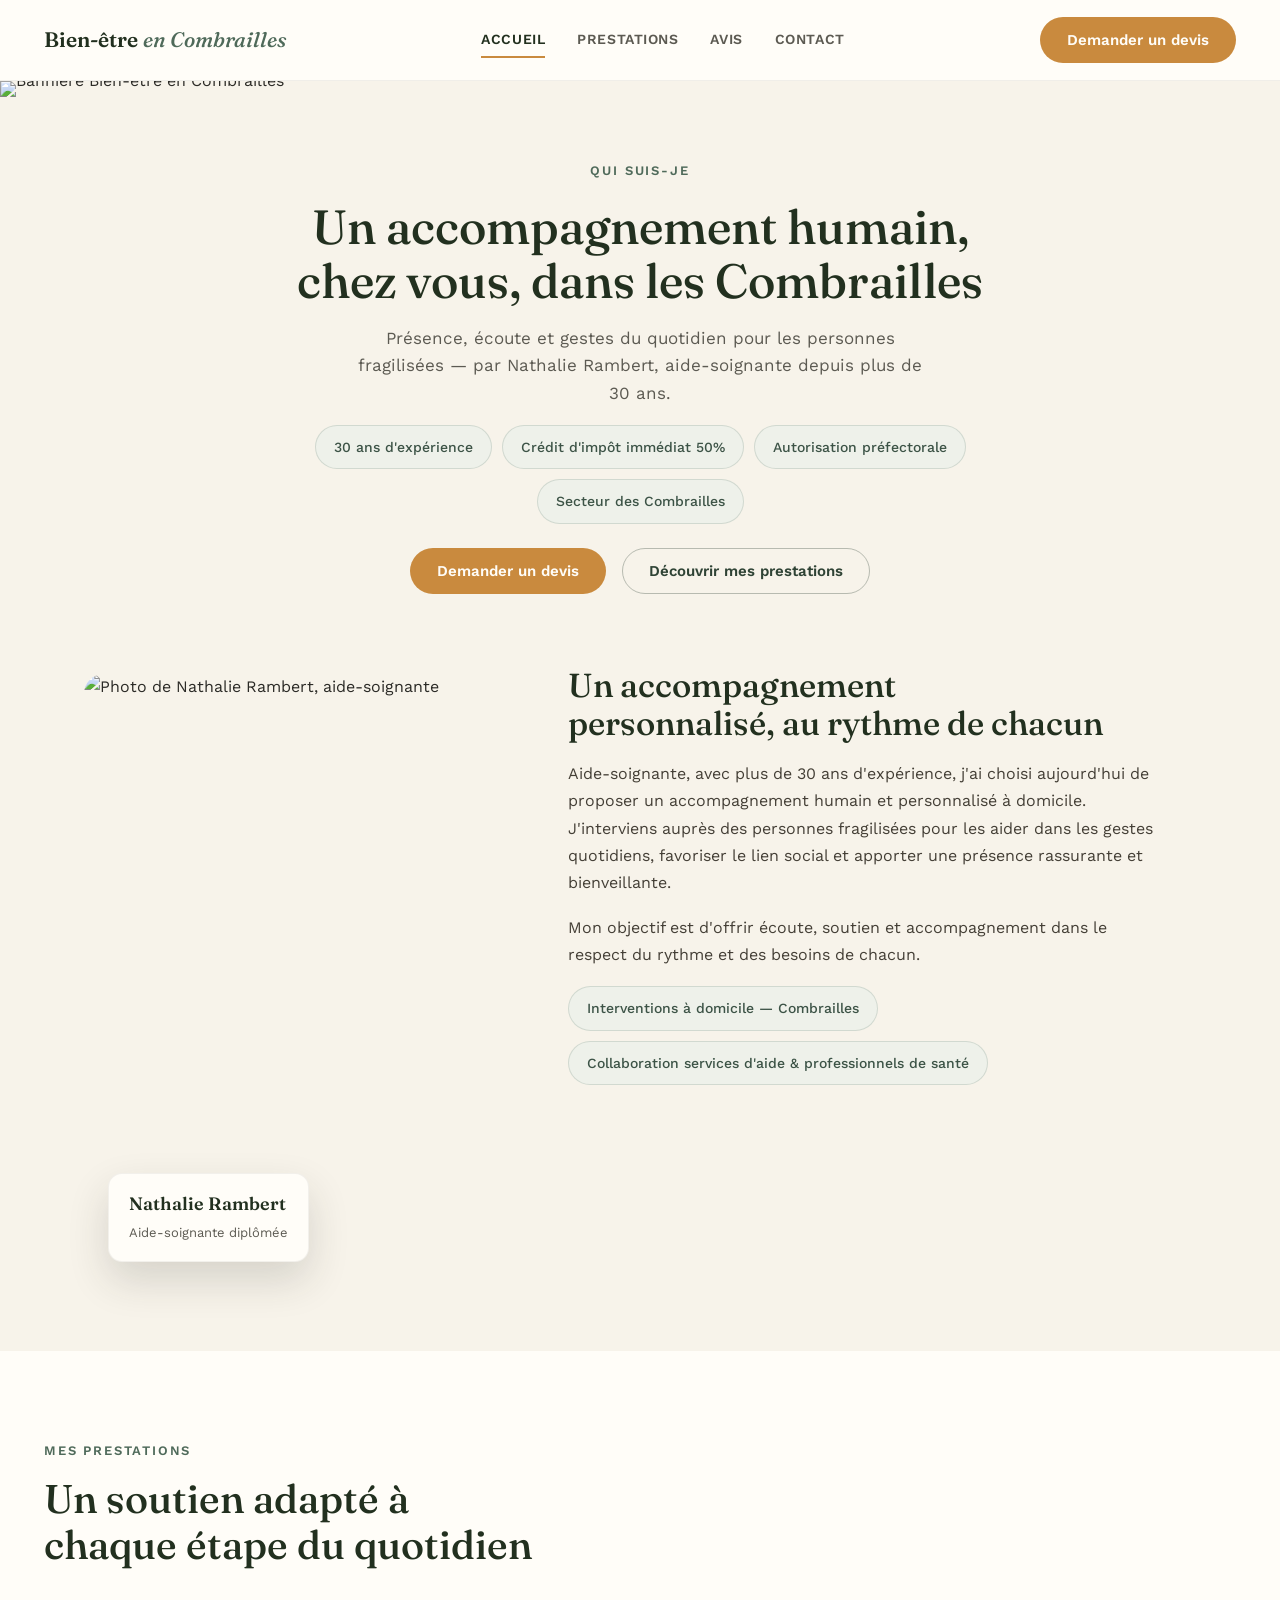
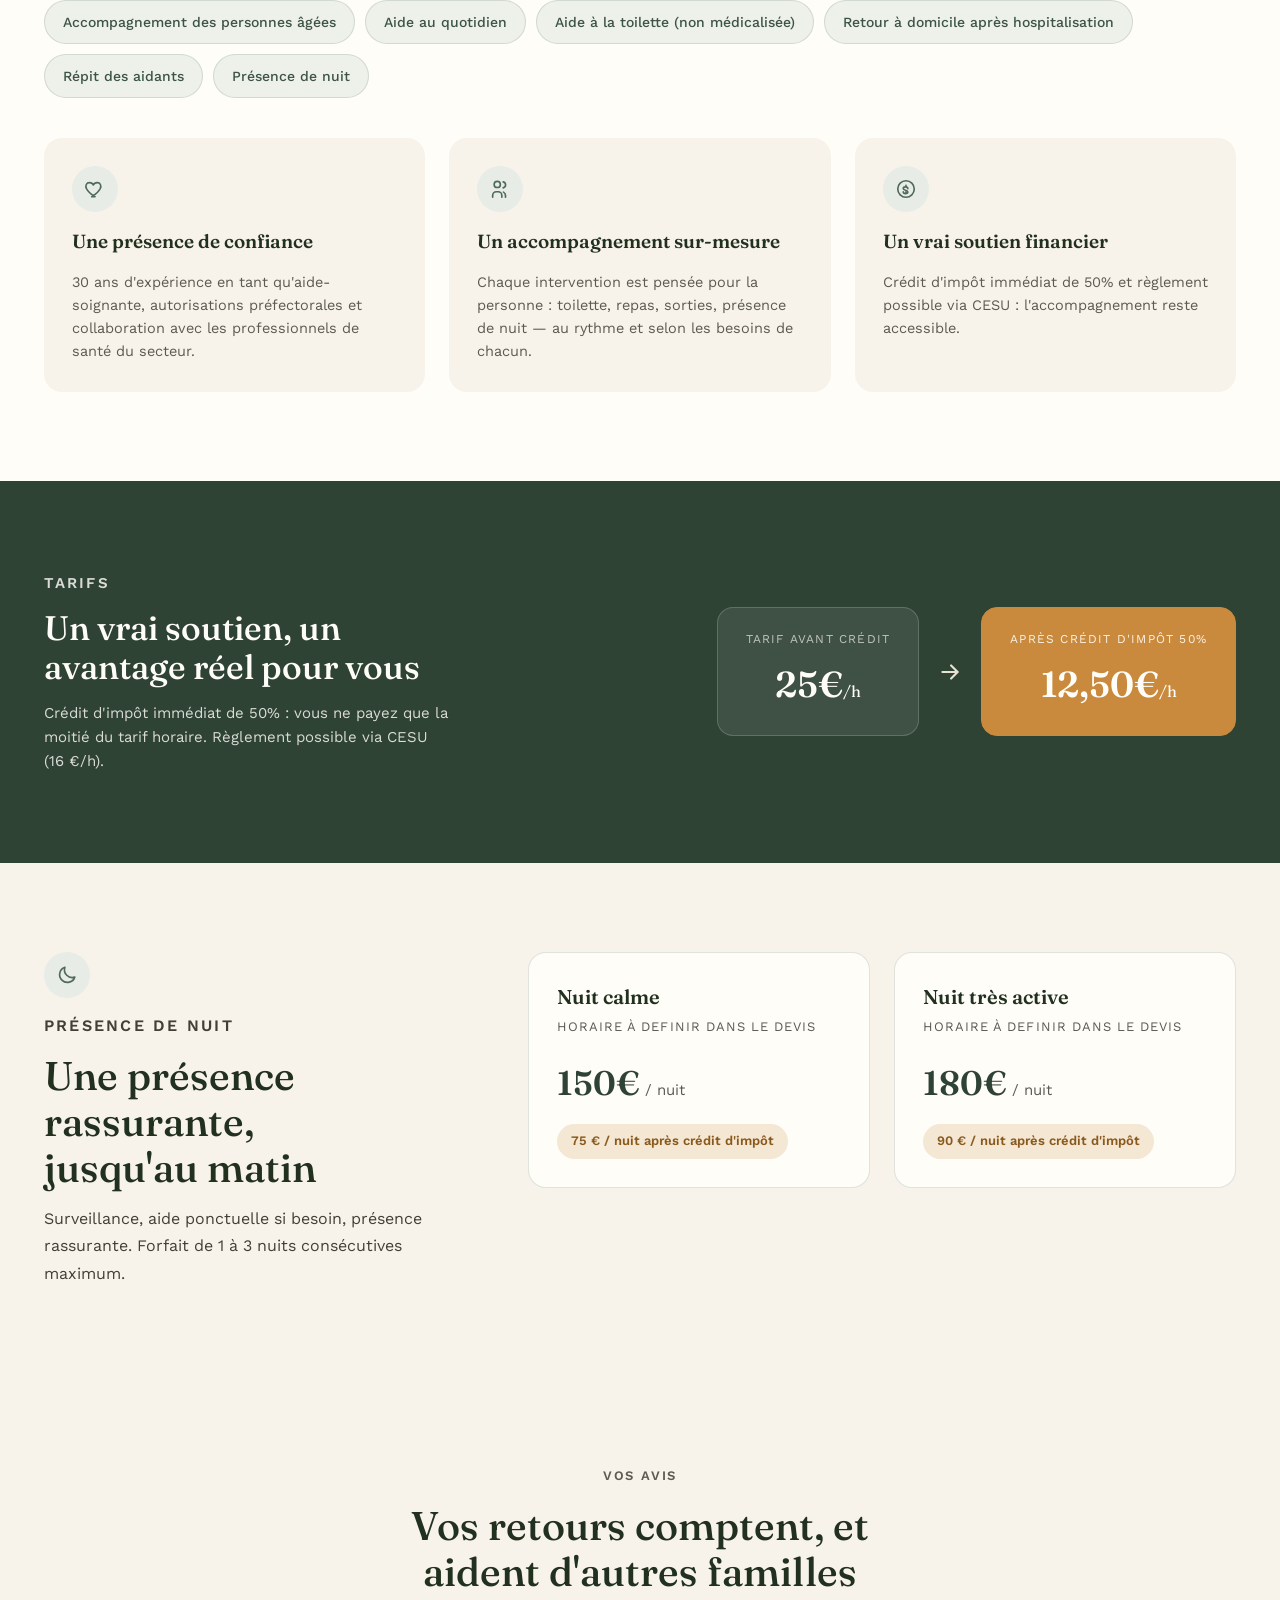
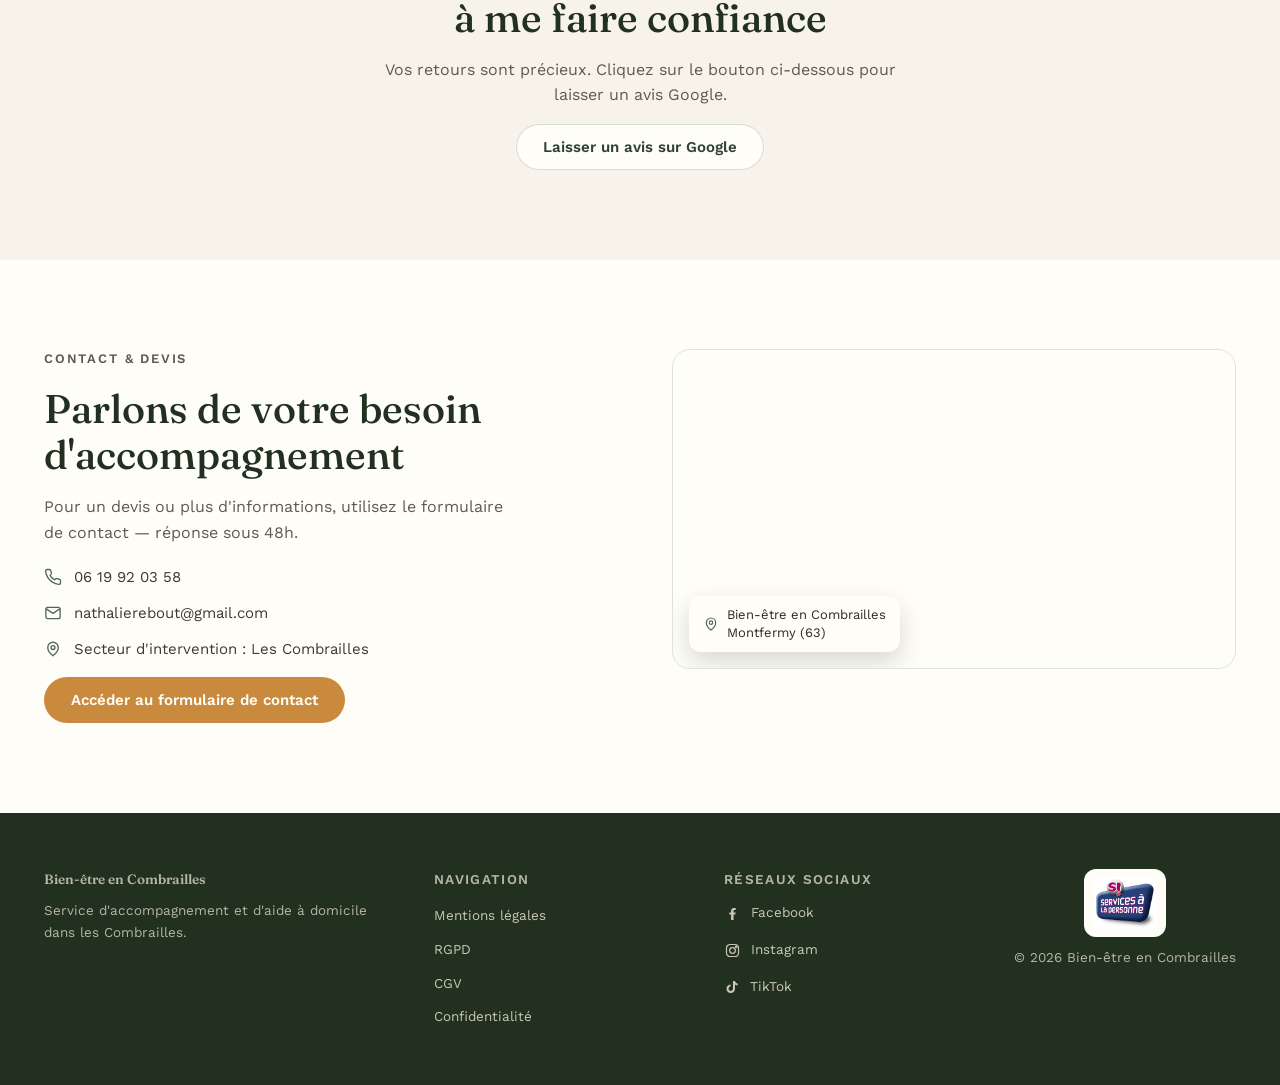
==== index.html @ 5985f03f "Mise à jour des liens dans le pied de page et amélioration du référencement SEO" ====
<!doctype html>
<html lang="fr">
  <head>
    <meta charset="UTF-8" />
    <meta name="viewport" content="width=device-width, initial-scale=1.0" />
    <title>
      Bien-être en Combrailles | Aide à domicile et présence de nuit à
      Montfermy (63)
    </title>
    <meta
      name="description"
      content="Aide à domicile et accompagnement bienveillant dans les Combrailles, par Nathalie Rambert, aide-soignante depuis plus de 30 ans."
    />
    <meta name="author" content="Nathalie Rambert" />
    <meta
      name="robots"
      content="index, follow, max-image-preview:large"
    />
    <link rel="canonical" href="https://bienetreencombrailles.fr/" />
    <meta name="theme-color" content="#ffffff" />

    <!-- Référencement local -->
    <meta name="geo.region" content="FR-63" />
    <meta name="geo.placename" content="Montfermy, Combrailles" />

    <!-- Open Graph (Facebook, WhatsApp, LinkedIn…) -->
    <meta property="og:type" content="website" />
    <meta property="og:locale" content="fr_FR" />
    <meta property="og:site_name" content="Bien-être en Combrailles" />
    <meta property="og:url" content="https://bienetreencombrailles.fr/" />
    <meta property="og:title" content="Bien-être en Combrailles" />
    <meta
      property="og:description"
      content="Aide à domicile et accompagnement bienveillant dans les Combrailles."
    />
    <meta
      property="og:image"
      content="https://bienetreencombrailles.fr/images/photo-de-Nathalie-Rambert.png"
    />
    <meta
      property="og:image:alt"
      content="Nathalie Rambert, aide-soignante — Bien-être en Combrailles"
    />

    <!-- Twitter / X -->
    <meta name="twitter:card" content="summary_large_image" />
    <meta name="twitter:title" content="Bien-être en Combrailles" />
    <meta
      name="twitter:description"
      content="Aide à domicile et accompagnement bienveillant dans les Combrailles."
    />
    <meta
      name="twitter:image"
      content="https://bienetreencombrailles.fr/images/photo-de-Nathalie-Rambert.png"
    />

    <!-- Données structurées (Google) -->
    <script type="application/ld+json">
      {
        "@context": "https://schema.org",
        "@type": "LocalBusiness",
        "name": "Bien-être en Combrailles",
        "description": "Aide à domicile, accompagnement bienveillant et présence de nuit dans les Combrailles.",
        "url": "https://bienetreencombrailles.fr/",
        "image": "https://bienetreencombrailles.fr/images/photo-de-Nathalie-Rambert.png",
        "telephone": "+33619920358",
        "email": "nathalierebout@gmail.com",
        "founder": { "@type": "Person", "name": "Nathalie Rambert" },
        "address": {
          "@type": "PostalAddress",
          "addressLocality": "Montfermy",
          "addressRegion": "Auvergne-Rhône-Alpes",
          "postalCode": "63230",
          "addressCountry": "FR"
        },
        "areaServed": "Combrailles",
        "priceRange": "€€",
        "sameAs": [
          "https://www.facebook.com/profile.php?id=100078286507994",
          "https://instagram.com/combrailleshypno63",
          "https://www.tiktok.com/@bienetrehypnose.c"
        ]
      }
    </script>

    <link rel="preconnect" href="https://fonts.googleapis.com" />
    <link rel="preconnect" href="https://fonts.gstatic.com" crossorigin />
    <link
      rel="stylesheet"
      href="https://fonts.googleapis.com/css2?family=Fraunces:ital,opsz,wght@0,9..144,400;0,9..144,500;0,9..144,600;1,9..144,500&family=Work+Sans:wght@400;500;600;700&display=swap"
    />
    <link rel="stylesheet" href="styles.css" />
  </head>
  <body>
    <!-- ============ EN-TÊTE ============ -->
    <header class="site-header">
      <div class="container header-inner">
        <a class="brand" href="#accueil"> Bien-être <em>en Combrailles</em> </a>

        <button
          id="nav-toggle"
          class="nav-toggle"
          aria-expanded="false"
          aria-controls="navbar"
          aria-label="Ouvrir le menu"
        >
          <span class="hamburger"></span>
        </button>

        <nav id="navbar" class="nav-links" aria-label="Navigation principale">
          <a href="#accueil" class="is-active">Accueil</a>
          <a href="#prestation">Prestations</a>
          <a href="#avis">Avis</a>
          <a href="#contact">Contact</a>
        </nav>

        <a class="btn btn-primary header-cta" href="FORM.html"
          >Demander un devis</a
        >
      </div>
    </header>

    <main>
      <!-- ============ BANDEAU PHOTO ============ -->
      <div class="hero">
        <img
          src="../images/baniere.jpg"
          alt="Bannière Bien-être en Combrailles"
        />
      </div>

      <!-- ============ QUI SUIS-JE ============ -->
      <section id="accueil" class="container about">
        <div class="about-intro">
          <p class="eyebrow">Qui suis-je</p>
          <h1>Un accompagnement humain, chez vous, dans les Combrailles</h1>
          <p class="lead">
            Présence, écoute et gestes du quotidien pour les personnes
            fragilisées — par Nathalie Rambert, aide-soignante depuis plus de 30
            ans.
          </p>

          <ul class="tag-list">
            <li class="tag">30 ans d'expérience</li>
            <li class="tag">Crédit d'impôt immédiat 50%</li>
            <li class="tag">Autorisation préfectorale</li>
            <li class="tag">Secteur des Combrailles</li>
          </ul>

          <div class="about-actions">
            <a class="btn btn-primary" href="FORM.html">Demander un devis</a>
            <a class="btn btn-ghost" href="#prestation"
              >Découvrir mes prestations</a
            >
          </div>
        </div>

        <div class="about-body">
          <figure class="about-photo">
            <img
              src="../images/photo-de-Nathalie-Rambert.png"
              alt="Photo de Nathalie Rambert, aide-soignante"
            />
            <figcaption class="nametag">
              <strong>Nathalie Rambert</strong>
              <span>Aide-soignante diplômée</span>
            </figcaption>
          </figure>

          <div class="about-text">
            <h2>Un accompagnement personnalisé, au rythme de chacun</h2>
            <p>
              Aide-soignante, avec plus de 30 ans d'expérience, j'ai choisi
              aujourd'hui de proposer un accompagnement humain et personnalisé à
              domicile. J'interviens auprès des personnes fragilisées pour les
              aider dans les gestes quotidiens, favoriser le lien social et
              apporter une présence rassurante et bienveillante.
            </p>
            <p>
              Mon objectif est d'offrir écoute, soutien et accompagnement dans
              le respect du rythme et des besoins de chacun.
            </p>
            <ul class="tag-list">
              <li class="tag">Interventions à domicile — Combrailles</li>
              <li class="tag">
                Collaboration services d'aide &amp; professionnels de santé
              </li>
            </ul>
          </div>
        </div>
      </section>

      <!-- ============ PRESTATIONS ============ -->
      <section id="prestation" class="section section-light">
        <div class="container stack-32">
          <div class="section-head">
            <p class="eyebrow">Mes prestations</p>
            <h2>Un soutien adapté à chaque étape du quotidien</h2>
          </div>

          <ul class="tag-list">
            <li class="tag">Accompagnement des personnes âgées</li>
            <li class="tag">Aide au quotidien</li>
            <li class="tag">Aide à la toilette (non médicalisée)</li>
            <li class="tag">Retour à domicile après hospitalisation</li>
            <li class="tag">Répit des aidants</li>
            <li class="tag">Présence de nuit</li>
          </ul>

          <div class="cards">
            <article class="card">
              <span class="icon-circle" aria-hidden="true">
                <svg
                  width="22"
                  height="22"
                  viewBox="0 0 24 24"
                  fill="none"
                  stroke="#4f6a5a"
                  stroke-width="1.8"
                  stroke-linecap="round"
                  stroke-linejoin="round"
                >
                  <path
                    d="M12 20.5s-7-4.6-9.3-9C1.2 8.4 2.6 5 6 5c2.1 0 3.7 1.5 4.2 2.6.5-1.1 2.1-2.6 4.2-2.6 3.4 0 4.8 3.4 3.3 6.5-2.3 4.4-9.3 9-9.3 9z"
                  />
                </svg>
              </span>
              <h3>Une présence de confiance</h3>
              <p>
                30 ans d'expérience en tant qu'aide-soignante, autorisations
                préfectorales et collaboration avec les professionnels de santé
                du secteur.
              </p>
            </article>

            <article class="card">
              <span class="icon-circle" aria-hidden="true">
                <svg
                  width="22"
                  height="22"
                  viewBox="0 0 24 24"
                  fill="none"
                  stroke="#4f6a5a"
                  stroke-width="1.8"
                  stroke-linecap="round"
                  stroke-linejoin="round"
                >
                  <path d="M4 21v-2a4 4 0 0 1 4-4h2a4 4 0 0 1 4 4v2" />
                  <circle cx="9" cy="7" r="3.4" />
                  <path d="M15.5 4.2a3.4 3.4 0 0 1 0 6.6" />
                  <path d="M18 21v-2a4 4 0 0 0-2.2-3.6" />
                </svg>
              </span>
              <h3>Un accompagnement sur-mesure</h3>
              <p>
                Chaque intervention est pensée pour la personne : toilette,
                repas, sorties, présence de nuit — au rythme et selon les
                besoins de chacun.
              </p>
            </article>

            <article class="card">
              <span class="icon-circle" aria-hidden="true">
                <svg
                  width="22"
                  height="22"
                  viewBox="0 0 24 24"
                  fill="none"
                  stroke="#4f6a5a"
                  stroke-width="1.8"
                  stroke-linecap="round"
                  stroke-linejoin="round"
                >
                  <circle cx="12" cy="12" r="9" />
                  <path
                    d="M9 15c0 1.1 1.1 2 2.5 2s2.5-.7 2.5-1.7c0-1.1-1-1.5-2.5-1.9-1.5-.4-2.5-.9-2.5-1.9C9 10.5 10 9.7 11.5 9.7s2.5.9 2.5 2"
                  />
                  <path d="M12 8v1M12 15v1" />
                </svg>
              </span>
              <h3>Un vrai soutien financier</h3>
              <p>
                Crédit d'impôt immédiat de 50% et règlement possible via CESU :
                l'accompagnement reste accessible.
              </p>
            </article>
          </div>
        </div>
      </section>

      <!-- ============ TARIFS ============ -->
      <section id="tarifs" class="section section-dark">
        <div class="container pricing">
          <div class="pricing-copy">
            <p class="eyebrow eyebrow-light">Tarifs</p>
            <h2>Un vrai soutien, un avantage réel pour vous</h2>
            <p>
              Crédit d'impôt immédiat de 50% : vous ne payez que la moitié du
              tarif horaire. Règlement possible via CESU (16&nbsp;€/h).
            </p>
          </div>

          <div class="pricing-figures">
            <div class="price-box">
              <div class="price-label">Tarif avant crédit</div>
              <div class="price-amount">25€<span>/h</span></div>
            </div>

            <svg
              class="price-arrow"
              width="26"
              height="26"
              viewBox="0 0 24 24"
              fill="none"
              stroke="currentColor"
              stroke-width="2"
              stroke-linecap="round"
              aria-hidden="true"
            >
              <path d="M5 12h14M13 6l6 6-6 6" />
            </svg>

            <div class="price-box is-final">
              <div class="price-label">Après crédit d'impôt 50%</div>
              <div class="price-amount">12,50€<span>/h</span></div>
            </div>
          </div>
        </div>
      </section>

      <!-- ============ PRÉSENCE DE NUIT ============ -->
      <section id="presence-nuit" class="section">
        <div class="container night">
          <div class="night-intro">
            <span class="icon-circle" aria-hidden="true">
              <svg
                width="22"
                height="22"
                viewBox="0 0 24 24"
                fill="none"
                stroke="#4f6a5a"
                stroke-width="1.8"
                stroke-linecap="round"
                stroke-linejoin="round"
              >
                <path
                  d="M20.5 14.3A8.5 8.5 0 0 1 9.7 3.5a8.5 8.5 0 1 0 10.8 10.8z"
                />
              </svg>
            </span>
            <p class="eyebrow">Présence de nuit</p>
            <h2>Une présence rassurante, jusqu'au matin</h2>
            <p>
              Surveillance, aide ponctuelle si besoin, présence rassurante.
              Forfait de 1 à 3 nuits consécutives maximum.
            </p>
          </div>

          <div class="night-cards">
            <article class="night-card">
              <h3>Nuit calme</h3>
              <div class="night-hours">Horaire à definir dans le devis</div>
              <div class="night-price">150€<span> / nuit</span></div>
              <div class="credit-badge">75 € / nuit après crédit d'impôt</div>
            </article>

            <article class="night-card">
              <h3>Nuit très active</h3>
              <div class="night-hours">Horaire à definir dans le devis</div>
              <div class="night-price">180€<span> / nuit</span></div>
              <div class="credit-badge">90 € / nuit après crédit d'impôt</div>
            </article>
          </div>
        </div>
      </section>

      <!-- ============ AVIS ============ -->
      <section id="avis" class="section">
        <div class="container reviews">
          <p class="eyebrow">Vos avis</p>
          <h2>
            Vos retours comptent, et aident d'autres familles à me faire
            confiance
          </h2>
          <p>
            Vos retours sont précieux. Cliquez sur le bouton ci-dessous pour
            laisser un avis Google.
          </p>
          <!-- Remplacer le href="#" par le lien réel de la fiche Google (avis) -->
          <a
            class="btn btn-light"
            href="https://g.page/r/CR2rYi2ItO8wECE/review"
            target="_blank"
            rel="noopener noreferrer"
            aria-label="Laisser un avis sur Google"
            >Laisser un avis sur Google</a
          >
        </div>
      </section>

      <!-- ============ CONTACT & CARTE ============ -->
      <section id="contact" class="section section-light">
        <div class="container contact-grid">
          <div class="contact-copy">
            <p class="eyebrow">Contact &amp; devis</p>
            <h2>Parlons de votre besoin d'accompagnement</h2>
            <p>
              Pour un devis ou plus d'informations, utilisez le formulaire de
              contact — réponse sous 48h.
            </p>

            <ul class="contact-list">
              <li>
                <svg
                  width="18"
                  height="18"
                  viewBox="0 0 24 24"
                  fill="none"
                  stroke="#4f6a5a"
                  stroke-width="1.8"
                  stroke-linecap="round"
                  stroke-linejoin="round"
                  aria-hidden="true"
                >
                  <path
                    d="M22 16.9v3a2 2 0 0 1-2.2 2 19.8 19.8 0 0 1-8.6-3.1 19.5 19.5 0 0 1-6-6A19.8 19.8 0 0 1 2.1 4.2 2 2 0 0 1 4.1 2h3a2 2 0 0 1 2 1.7c.1.9.4 1.8.7 2.7a2 2 0 0 1-.5 2.1L8.1 9.8a16 16 0 0 0 6 6l1.3-1.2a2 2 0 0 1 2.1-.5c.9.3 1.8.6 2.7.7a2 2 0 0 1 1.8 2.1z"
                  />
                </svg>
                <a href="tel:+33619920358">06 19 92 03 58</a>
              </li>
              <li>
                <svg
                  width="18"
                  height="18"
                  viewBox="0 0 24 24"
                  fill="none"
                  stroke="#4f6a5a"
                  stroke-width="1.8"
                  stroke-linecap="round"
                  stroke-linejoin="round"
                  aria-hidden="true"
                >
                  <rect x="2.5" y="4.5" width="19" height="15" rx="2.5" />
                  <path d="m3 6.5 9 6 9-6" />
                </svg>
                <a href="mailto:nathalierebout@gmail.com"
                  >nathalierebout@gmail.com</a
                >
              </li>
              <li>
                <svg
                  width="18"
                  height="18"
                  viewBox="0 0 24 24"
                  fill="none"
                  stroke="#4f6a5a"
                  stroke-width="1.8"
                  stroke-linecap="round"
                  stroke-linejoin="round"
                  aria-hidden="true"
                >
                  <path
                    d="M12 21s-7-5.3-7-11a7 7 0 0 1 14 0c0 5.7-7 11-7 11z"
                  />
                  <circle cx="12" cy="10" r="2.6" />
                </svg>
                <span>Secteur d'intervention : Les Combrailles</span>
              </li>
            </ul>

            <a
              class="btn btn-primary"
              href="FORM.html"
              style="align-self: flex-start"
              >Accéder au formulaire de contact</a
            >
          </div>

          <div class="map-container">
            <iframe
              src="https://www.google.com/maps?q=Montfermy+63&output=embed"
              loading="lazy"
              referrerpolicy="no-referrer-when-downgrade"
              title="Carte - Montfermy (63)"
            ></iframe>
            <div class="map-overlay">
              <svg
                width="16"
                height="16"
                viewBox="0 0 24 24"
                fill="none"
                stroke="#4f6a5a"
                stroke-width="1.8"
                aria-hidden="true"
              >
                <path d="M12 21s-7-5.3-7-11a7 7 0 0 1 14 0c0 5.7-7 11-7 11z" />
                <circle cx="12" cy="10" r="2.6" />
              </svg>
              <span>Bien-être en Combrailles<br />Montfermy (63)</span>
            </div>
          </div>
        </div>
      </section>
    </main>

    <!-- ============ PIED DE PAGE ============ -->
    <footer class="site-footer">
      <div class="container footer-inner">
        <div>
          <p class="footer-title">Bien-être en Combrailles</p>
          <p>
            Service d'accompagnement et d'aide à domicile dans les Combrailles.
          </p>
        </div>

        <nav aria-label="Informations légales">
          <p class="footer-heading">Navigation</p>
          <ul class="footer-list">
            <li><a href="mentions-legales.html">Mentions légales</a></li>
            <li><a href="rgpd.html">RGPD</a></li>
            <li><a href="cgv.html">CGV</a></li>
            <li><a href="confidentialite.html">Confidentialité</a></li>
          </ul>
        </nav>

        <div>
          <p class="footer-heading">Réseaux sociaux</p>
          <ul class="social-links">
            <li>
              <a
                href="https://www.facebook.com/profile.php?id=100078286507994"
                target="_blank"
                rel="noopener noreferrer"
                aria-label="Facebook"
              >
                <svg
                  width="17"
                  height="17"
                  viewBox="0 0 24 24"
                  fill="currentColor"
                  aria-hidden="true"
                >
                  <path
                    d="M13.5 21v-7.5H16l.4-3H13.5V8.4c0-.87.24-1.46 1.5-1.46H16.5V4.35C16.2 4.31 15.2 4.2 14 4.2c-2.4 0-4 1.46-4 4.15V10.5H7.5v3H10V21h3.5z"
                  />
                </svg>
                Facebook
              </a>
            </li>
            <li>
              <a
                href="https://instagram.com/combrailleshypno63?igshid=NTc4MTIwNjQ2YQ=="
                target="_blank"
                rel="noopener noreferrer"
                aria-label="Instagram"
              >
                <svg
                  width="17"
                  height="17"
                  viewBox="0 0 24 24"
                  fill="none"
                  stroke="currentColor"
                  stroke-width="1.7"
                  aria-hidden="true"
                >
                  <rect x="3.5" y="3.5" width="17" height="17" rx="5" />
                  <circle cx="12" cy="12" r="4" />
                  <circle cx="17.2" cy="6.8" r="1" />
                </svg>
                Instagram
              </a>
            </li>
            <li>
              <a
                href="https://www.tiktok.com/@bienetrehypnose.c?_r=1&_t=ZN-98CFfZgF0R5"
                target="_blank"
                rel="noopener noreferrer"
                aria-label="TikTok"
              >
                <svg
                  width="16"
                  height="16"
                  viewBox="0 0 24 24"
                  fill="currentColor"
                  aria-hidden="true"
                >
                  <path
                    d="M16.5 3c.4 2.1 1.8 3.6 4 3.9v3c-1.5-.1-2.8-.6-4-1.5v6.2c0 3.5-2.8 6.4-6.4 6.4S3.7 18.1 3.7 14.6c0-3.4 2.6-6.2 6-6.4v3.1c-1.6.2-2.9 1.6-2.9 3.3 0 1.8 1.5 3.3 3.3 3.3s3.3-1.5 3.3-3.3V3h3.1z"
                  />
                </svg>
                TikTok
              </a>
            </li>
          </ul>
        </div>

        <div class="footer-right">
          <img
            src="../images/logo sap.jpg"
            alt="Agrément Service à la personne"
            class="logo-service-AP"
          />
          <p class="footer-copy">
            &copy; <span id="year"></span> Bien-être en Combrailles
          </p>
        </div>
      </div>
    </footer>

    <script src="script.js" defer></script>
  </body>
</html>
---- styles.css ----
/* =========================================================
   Bien-être en Combrailles — refonte
   Palette sauge / crème / miel · Fraunces + Work Sans
   ========================================================= */

:root {
  --creme: #f7f3ea;
  --card: #fffdf8;
  --sauge: #4f6a5a;
  --sauge-dark: #2f4335;
  --ink-dark: #22301f;
  --ink: #2b2a26;
  --body-text: #443f36;
  --muted: #5c5a52;
  --gold: #c98a3e;
  --gold-soft: #f4e7d4;
  --gold-ink: #8a5a1d;
  --tag-bg: #eef1ea;
  --tag-border: rgba(79, 106, 90, 0.18);
  --hairline: rgba(43, 42, 38, 0.07);

  --serif: "Fraunces", Georgia, "Times New Roman", serif;
  --sans:
    "Work Sans", -apple-system, BlinkMacSystemFont, "Segoe UI", sans-serif;

  --gutter: 24px;
  --maxw: 1240px;
}

* {
  box-sizing: border-box;
}

html {
  scroll-behavior: smooth;
  scroll-padding-top: 88px;
}

body {
  margin: 0;
  background: var(--creme);
  color: var(--ink);
  font-family: var(--sans);
  font-size: 16px;
  line-height: 1.6;
  -webkit-font-smoothing: antialiased;
}

img {
  max-width: 100%;
}

a {
  color: inherit;
}

.container {
  width: 100%;
  max-width: var(--maxw);
  margin: 0 auto;
  padding-inline: var(--gutter);
}

/* ---------- Typographie ---------- */

.eyebrow {
  font-size: 13px;
  font-weight: 600;
  letter-spacing: 0.14em;
  text-transform: uppercase;
  color: var(--sauge);
  margin: 0;
}

.eyebrow-light {
  color: #e7e2d3;
}

h1,
h2,
h3,
h4 {
  font-family: var(--serif);
  color: var(--ink-dark);
  font-weight: 500;
  margin: 0;
  text-wrap: balance;
}

h2 {
  font-size: clamp(27px, 3.4vw, 40px);
  line-height: 1.15;
}

h3 {
  font-size: 19px;
  font-weight: 600;
}

p {
  margin: 0;
}

/* ---------- Boutons & étiquettes ---------- */

.btn {
  display: inline-flex;
  align-items: center;
  justify-content: center;
  border-radius: 999px;
  padding: 13px 26px;
  font-family: var(--sans);
  font-weight: 600;
  font-size: 15px;
  line-height: 1.2;
  text-decoration: none;
  border: 1.5px solid transparent;
  cursor: pointer;
  transition:
    opacity 0.15s ease,
    background 0.15s ease;
  min-height: 46px;
}

.btn:hover {
  opacity: 0.88;
}

.btn-primary {
  background: var(--gold);
  color: var(--card);
}

.btn-ghost {
  background: transparent;
  color: var(--sauge-dark);
  border-color: rgba(47, 67, 53, 0.32);
}

.btn-light {
  background: var(--card);
  color: var(--sauge-dark);
  border-color: rgba(47, 67, 53, 0.18);
}

.tag {
  display: inline-flex;
  align-items: center;
  border-radius: 999px;
  padding: 10px 18px;
  font-size: 14px;
  font-weight: 500;
  background: var(--tag-bg);
  color: #3c5346;
  border: 1px solid var(--tag-border);
}

.tag-list {
  display: flex;
  flex-wrap: wrap;
  gap: 10px;
  list-style: none;
  margin: 0;
  padding: 0;
}

.icon-circle {
  width: 46px;
  height: 46px;
  border-radius: 50%;
  background: #e7ece6;
  display: flex;
  align-items: center;
  justify-content: center;
  flex: 0 0 auto;
}

/* ---------- En-tête / navigation ---------- */

.site-header {
  position: sticky;
  top: 0;
  z-index: 50;
  background: var(--card);
  border-bottom: 1px solid var(--hairline);
}

.header-inner {
  display: flex;
  align-items: center;
  justify-content: space-between;
  gap: 20px;
  min-height: 80px;
}

.brand {
  font-family: var(--serif);
  font-weight: 600;
  font-size: 21px;
  color: var(--ink-dark);
  text-decoration: none;
  line-height: 1.2;
}

.brand em {
  font-style: italic;
  font-weight: 500;
  color: var(--sauge);
}

.nav-links {
  display: flex;
  gap: 32px;
}

.nav-links a {
  font-size: 14px;
  font-weight: 600;
  letter-spacing: 0.04em;
  text-transform: uppercase;
  color: var(--muted);
  text-decoration: none;
  padding: 6px 0;
  border-bottom: 2px solid transparent;
}

.nav-links a:hover,
.nav-links a.is-active {
  color: var(--ink-dark);
  border-bottom-color: var(--gold);
}

.header-cta {
  display: inline-flex;
}

.nav-toggle {
  display: none;
  width: 46px;
  height: 46px;
  border-radius: 12px;
  border: none;
  background: var(--tag-bg);
  cursor: pointer;
  align-items: center;
  justify-content: center;
  padding: 0;
}

.nav-toggle .hamburger,
.nav-toggle .hamburger::before,
.nav-toggle .hamburger::after {
  display: block;
  width: 20px;
  height: 2px;
  border-radius: 2px;
  background: var(--ink-dark);
  content: "";
}

.nav-toggle .hamburger {
  position: relative;
}

.nav-toggle .hamburger::before {
  position: absolute;
  top: -6px;
}

.nav-toggle .hamburger::after {
  position: absolute;
  top: 6px;
}

/* ---------- Bandeau photo ---------- */

/* La bannière est affichée en entier, jamais recadrée :
   sa hauteur suit son ratio quelle que soit la largeur de l'écran. */
.hero {
  width: 100%;
  background: var(--creme);
  line-height: 0;
}

.hero img {
  display: block;
  width: 100%;
  height: auto;
}

/* ---------- Sections ---------- */

.section {
  padding-block: clamp(56px, 7vw, 96px);
}

.section-light {
  background: var(--card);
}

.section-dark {
  background: var(--sauge-dark);
  color: #fffdf8;
}

.section-head {
  display: flex;
  flex-direction: column;
  gap: 14px;
  max-width: 640px;
}

/* ---------- Qui suis-je ---------- */

.about {
  padding-block: clamp(40px, 5vw, 72px) clamp(56px, 7vw, 104px);
  display: flex;
  flex-direction: column;
  gap: clamp(40px, 5vw, 64px);
}

.about-intro {
  display: flex;
  flex-direction: column;
  align-items: center;
  text-align: center;
  gap: 18px;
  max-width: 760px;
  margin: 0 auto;
}

.about-intro h1 {
  font-size: clamp(30px, 4.4vw, 48px);
  line-height: 1.12;
}

.about-intro .lead {
  font-size: clamp(15px, 1.4vw, 17px);
  color: var(--muted);
  max-width: 580px;
}

.about-intro .tag-list {
  justify-content: center;
}

.about-actions {
  display: flex;
  gap: 16px;
  flex-wrap: wrap;
  justify-content: center;
  margin-top: 6px;
}

.about-body {
  display: grid;
  grid-template-columns: 460px 1fr;
  gap: clamp(32px, 5vw, 72px);
  align-items: start;
}

.about-photo {
  position: relative;
  margin-bottom: 28px;
}

.about-photo img {
  width: 100%;
  height: 560px;
  object-fit: cover;
  border-radius: 20px;
  display: block;
}

.nametag {
  position: absolute;
  left: 24px;
  bottom: -28px;
  background: var(--card);
  border-radius: 14px;
  padding: 16px 20px;
  box-shadow: 0 18px 40px rgba(43, 42, 38, 0.16);
  border: 1px solid rgba(43, 42, 38, 0.06);
}

.nametag strong {
  display: block;
  font-family: var(--serif);
  font-weight: 600;
  font-size: 18px;
  color: var(--ink-dark);
}

.nametag span {
  font-size: 13px;
  color: var(--muted);
}

.about-text {
  display: flex;
  flex-direction: column;
  gap: 18px;
  padding-top: 8px;
}

.about-text h2 {
  font-size: clamp(24px, 2.6vw, 34px);
}

.about-text p {
  font-size: 16px;
  line-height: 1.7;
  color: var(--body-text);
  max-width: 60ch;
}

/* ---------- Prestations ---------- */

.cards {
  display: grid;
  grid-template-columns: repeat(auto-fit, minmax(260px, 1fr));
  gap: 24px;
  margin-top: 8px;
}

.card {
  background: var(--creme);
  border-radius: 18px;
  padding: 28px;
  display: flex;
  flex-direction: column;
  gap: 14px;
}

.section-light .card {
  background: var(--creme);
}

.card h3 {
  font-size: 19px;
}

.card p {
  font-size: 14.5px;
  line-height: 1.6;
  color: var(--muted);
}

.stack-32 {
  display: flex;
  flex-direction: column;
  gap: 32px;
}

/* ---------- Tarifs ---------- */

.pricing {
  display: flex;
  align-items: center;
  justify-content: space-between;
  gap: 40px;
  flex-wrap: wrap;
}

.pricing-copy {
  max-width: 440px;
  display: flex;
  flex-direction: column;
  gap: 14px;
}

.pricing-copy h2 {
  color: #fffdf8;
  font-size: clamp(24px, 2.8vw, 34px);
}

.pricing-copy p {
  font-size: 15px;
  color: rgba(255, 253, 248, 0.82);
}

.pricing-figures {
  display: flex;
  align-items: center;
  gap: 18px;
  flex-wrap: wrap;
}

.price-box {
  background: rgba(255, 253, 248, 0.08);
  border: 1px solid rgba(255, 253, 248, 0.18);
  border-radius: 16px;
  padding: 22px 28px;
  text-align: center;
  min-width: 180px;
}

.price-box.is-final {
  background: var(--gold);
  border-color: var(--gold);
}

.price-label {
  font-size: 12px;
  letter-spacing: 0.1em;
  text-transform: uppercase;
  color: rgba(255, 253, 248, 0.68);
}

.price-box.is-final .price-label {
  color: rgba(255, 253, 248, 0.9);
}

.price-amount {
  font-family: var(--serif);
  font-size: 36px;
  font-weight: 600;
  color: #fffdf8;
  margin-top: 6px;
}

.price-amount span {
  font-size: 16px;
  font-weight: 400;
}

.price-arrow {
  color: #e7e2d3;
  flex: 0 0 auto;
}

/* ---------- Présence de nuit ---------- */

.night {
  display: grid;
  grid-template-columns: 420px 1fr;
  gap: clamp(32px, 5vw, 64px);
  align-items: start;
}

.night-intro {
  display: flex;
  flex-direction: column;
  gap: 14px;
}

.night-intro p {
  font-size: 16px;
  line-height: 1.7;
  color: var(--body-text);
}

.night-cards {
  display: grid;
  grid-template-columns: repeat(auto-fit, minmax(240px, 1fr));
  gap: 24px;
}

.night-card {
  background: var(--card);
  border: 1px solid var(--tag-border);
  border-radius: 18px;
  padding: 28px;
  display: flex;
  flex-direction: column;
  gap: 4px;
}

.night-card h3 {
  font-size: 20px;
}

.night-hours {
  font-size: 13px;
  letter-spacing: 0.08em;
  text-transform: uppercase;
  color: var(--muted);
}

.night-price {
  font-family: var(--serif);
  font-size: 34px;
  font-weight: 600;
  color: var(--sauge-dark);
  margin-top: 14px;
}

.night-price span {
  font-family: var(--sans);
  font-size: 15px;
  font-weight: 400;
  color: var(--muted);
}

.credit-badge {
  align-self: flex-start;
  border-radius: 999px;
  background: var(--gold-soft);
  color: var(--gold-ink);
  font-size: 13px;
  font-weight: 600;
  padding: 7px 14px;
  margin-top: 10px;
}

/* ---------- Avis ---------- */

.reviews {
  display: flex;
  flex-direction: column;
  align-items: center;
  text-align: center;
  gap: 16px;
}

.reviews h2 {
  max-width: 620px;
}

.reviews p {
  color: var(--muted);
  max-width: 540px;
}

/* ---------- Contact & carte ---------- */

.contact-grid {
  display: grid;
  grid-template-columns: 1fr 1fr;
  gap: clamp(32px, 5vw, 64px);
  align-items: start;
}

.contact-copy {
  display: flex;
  flex-direction: column;
  gap: 16px;
}

.contact-copy p {
  color: var(--muted);
  max-width: 46ch;
}

.contact-list {
  list-style: none;
  margin: 4px 0 0;
  padding: 0;
  display: flex;
  flex-direction: column;
  gap: 12px;
  font-size: 15px;
  color: #3c3a34;
}

.contact-list li {
  display: flex;
  align-items: center;
  gap: 12px;
}

.contact-list a {
  color: inherit;
  text-decoration: none;
}

.contact-list a:hover {
  text-decoration: underline;
}

.map-container {
  position: relative;
  width: 100%;
  height: 320px;
  border-radius: 18px;
  overflow: hidden;
  border: 1px solid var(--tag-border);
}

.map-container iframe {
  width: 100%;
  height: 100%;
  border: 0;
  display: block;
}

.map-overlay {
  position: absolute;
  left: 16px;
  bottom: 16px;
  background: var(--card);
  border-radius: 12px;
  padding: 10px 14px;
  font-size: 13px;
  line-height: 1.4;
  box-shadow: 0 10px 24px rgba(43, 42, 38, 0.18);
  display: flex;
  align-items: center;
  gap: 8px;
}

/* ---------- Pied de page ---------- */

.site-footer {
  background: var(--ink-dark);
  color: #e7e2d3;
  padding-block: 56px;
}

.footer-inner {
  display: grid;
  grid-template-columns: 1.4fr 1fr 1fr auto;
  gap: 40px;
  align-items: start;
}

.footer-title {
  font-family: var(--serif);
  font-size: 19px;
  font-weight: 600;
  color: #fffdf8;
  margin: 0 0 10px;
}

.footer-inner p {
  font-size: 13.5px;
  line-height: 1.6;
  color: rgba(231, 226, 211, 0.75);
}

.footer-heading {
  font-size: 12px;
  letter-spacing: 0.1em;
  text-transform: uppercase;
  color: rgba(231, 226, 211, 0.5);
  margin: 0 0 12px;
  font-family: var(--sans);
  font-weight: 600;
}

.footer-list {
  list-style: none;
  margin: 0;
  padding: 0;
  display: flex;
  flex-direction: column;
  gap: 8px;
}

.footer-list a {
  font-size: 13.5px;
  color: rgba(231, 226, 211, 0.85);
  text-decoration: none;
}

.footer-list a:hover {
  color: #fffdf8;
  text-decoration: underline;
}

.social-links {
  list-style: none;
  margin: 0;
  padding: 0;
  display: flex;
  flex-direction: column;
  gap: 10px;
}

.social-links a {
  display: inline-flex;
  align-items: center;
  gap: 10px;
  font-size: 13.5px;
  color: rgba(231, 226, 211, 0.85);
  text-decoration: none;
}

.social-links a:hover {
  color: #fffdf8;
}

.social-links svg {
  flex: 0 0 auto;
}

.footer-right {
  display: flex;
  flex-direction: column;
  align-items: center;
  gap: 10px;
}

.logo-service-AP {
  background: var(--card);
  border-radius: 12px;
  padding: 8px 10px;
  height: 68px;
  width: auto;
  display: block;
  object-fit: contain;
}

.footer-copy {
  font-size: 11px;
  color: rgba(231, 226, 211, 0.55);
}

/* =========================================================
   Pages légales (mentions, RGPD, CGV, confidentialité)
   ========================================================= */

.legal-page {
  padding-block: clamp(40px, 6vw, 72px) clamp(56px, 8vw, 96px);
}

.legal-head {
  display: flex;
  flex-direction: column;
  align-items: center;
  text-align: center;
  gap: 12px;
  margin-bottom: 40px;
}

.legal-head h1 {
  font-size: clamp(28px, 3.8vw, 40px);
  line-height: 1.18;
}

.legal-content {
  width: 100%;
  max-width: 820px;
  margin: 0 auto;
  background: var(--card);
  border: 1px solid rgba(79, 106, 90, 0.16);
  border-radius: 22px;
  padding: clamp(24px, 4vw, 48px);
  box-shadow: 0 24px 48px rgba(43, 42, 38, 0.06);
}

.legal-content h3 {
  font-size: 20px;
  margin-top: 36px;
  padding-top: 20px;
  border-top: 1px solid var(--hairline);
}

.legal-content > h3:first-child {
  margin-top: 0;
  padding-top: 0;
  border-top: 0;
}

.legal-content h4 {
  font-size: 17px;
  font-weight: 600;
  margin-top: 22px;
}

.legal-content p {
  margin-top: 12px;
  font-size: 15.5px;
  line-height: 1.75;
  color: var(--body-text);
}

.legal-content ul,
.legal-content ol {
  margin: 12px 0 0;
  padding-left: 22px;
  font-size: 15.5px;
  line-height: 1.75;
  color: var(--body-text);
}

.legal-content li {
  margin-bottom: 8px;
}

.legal-content li::marker {
  color: var(--sauge);
}

.legal-content a {
  color: var(--sauge-dark);
  font-weight: 600;
  text-decoration: underline;
  text-underline-offset: 2px;
}

.legal-content strong {
  color: var(--ink-dark);
}

.legal-content .legal-img {
  display: block;
  width: 100%;
  max-width: 360px;
  height: auto;
  margin: 18px auto 0;
  border-radius: 12px;
}

.legal-content table {
  width: 100%;
  border-collapse: collapse;
  margin-top: 14px;
  font-size: 14.5px;
}

.legal-content th,
.legal-content td {
  text-align: left;
  padding: 10px 12px;
  border-bottom: 1px solid var(--hairline);
}

/* =========================================================
   Page formulaire
   ========================================================= */

.form-page {
  padding-block: clamp(40px, 6vw, 72px) clamp(56px, 8vw, 104px);
}

.form-intro {
  display: flex;
  flex-direction: column;
  align-items: center;
  text-align: center;
  gap: 12px;
  margin-bottom: 40px;
}

.form-intro h1 {
  font-size: clamp(28px, 3.8vw, 40px);
  line-height: 1.18;
}

.form-intro p {
  color: var(--muted);
}

.form-container {
  width: 100%;
  max-width: 640px;
  margin: 0 auto;
  background: var(--card);
  border: 1px solid rgba(79, 106, 90, 0.16);
  border-radius: 22px;
  padding: clamp(24px, 4vw, 48px);
  box-shadow: 0 24px 48px rgba(43, 42, 38, 0.08);
}

.form-row {
  display: grid;
  grid-template-columns: 1fr 1fr;
  gap: 18px;
}

.form-group {
  margin-bottom: 20px;
}

.form-row .form-group {
  margin-bottom: 0;
}

.form-row + .form-group {
  margin-top: 20px;
}

.form-container label {
  display: block;
  font-size: 13.5px;
  font-weight: 600;
  color: var(--sauge-dark);
  margin-bottom: 7px;
}

.form-container input,
.form-container textarea {
  width: 100%;
  padding: 13px 14px;
  border-radius: 10px;
  border: 1px solid rgba(43, 42, 38, 0.16);
  background: var(--card);
  font-family: var(--sans);
  font-size: 15px;
  color: var(--ink);
}

.form-container input::placeholder,
.form-container textarea::placeholder {
  color: #a6a297;
}

.form-container input:focus,
.form-container textarea:focus {
  outline: 2px solid var(--sauge);
  outline-offset: 1px;
  border-color: transparent;
}

.form-container textarea {
  resize: vertical;
  min-height: 130px;
}

.button-group {
  display: flex;
  gap: 14px;
  justify-content: center;
  margin-top: 28px;
  flex-wrap: wrap;
}

.btn-submit,
.btn-reset {
  display: inline-flex;
  align-items: center;
  justify-content: center;
  border-radius: 999px;
  padding: 13px 34px;
  font-family: var(--sans);
  font-weight: 600;
  font-size: 15px;
  cursor: pointer;
  min-height: 46px;
  border: 1.5px solid transparent;
}

.btn-submit {
  background: var(--gold);
  color: var(--card);
}

.btn-reset {
  background: transparent;
  color: var(--sauge-dark);
  border-color: rgba(47, 67, 53, 0.3);
}

.btn-submit:hover,
.btn-reset:hover {
  opacity: 0.88;
}

.message {
  margin-top: 20px;
  text-align: center;
  font-size: 14.5px;
  color: var(--sauge-dark);
}

.back-home {
  text-align: center;
  margin-top: 32px;
}

/* =========================================================
   Responsive
   ========================================================= */

@media (max-width: 1080px) {
  .about-body {
    grid-template-columns: 380px 1fr;
  }

  .night {
    grid-template-columns: 1fr;
  }

  .footer-inner {
    grid-template-columns: 1fr 1fr;
  }
}

@media (max-width: 860px) {
  .nav-toggle {
    display: flex;
    order: 2;
  }

  .header-cta {
    display: none;
  }

  .nav-links {
    display: none;
    order: 3;
    flex-basis: 100%;
    flex-direction: column;
    gap: 0;
    padding-bottom: 12px;
  }

  .nav-links.show {
    display: flex;
  }

  .nav-links a {
    padding: 14px 0;
    border-bottom: 1px solid var(--hairline);
  }

  .nav-links a:hover,
  .nav-links a.is-active {
    border-bottom-color: var(--hairline);
  }

  .header-inner {
    flex-wrap: wrap;
  }

  .about-body {
    grid-template-columns: 1fr;
  }

  .about-photo img {
    height: 340px;
  }

  .contact-grid {
    grid-template-columns: 1fr;
  }

  .pricing-figures {
    width: 100%;
  }

  .price-box {
    flex: 1 1 160px;
  }

  .price-arrow {
    transform: rotate(90deg);
    margin-inline: auto;
  }
}

@media (max-width: 560px) {
  :root {
    --gutter: 16px;
  }

  .about-actions {
    flex-direction: column;
    align-self: stretch;
  }

  .about-actions .btn {
    width: 100%;
  }

  .footer-inner {
    grid-template-columns: 1fr;
  }

  .footer-right {
    align-items: flex-start;
  }

  .form-row {
    grid-template-columns: 1fr;
  }

  .form-row .form-group:first-child {
    margin-bottom: 20px;
  }

  .button-group .btn-submit,
  .button-group .btn-reset {
    width: 100%;
  }
}
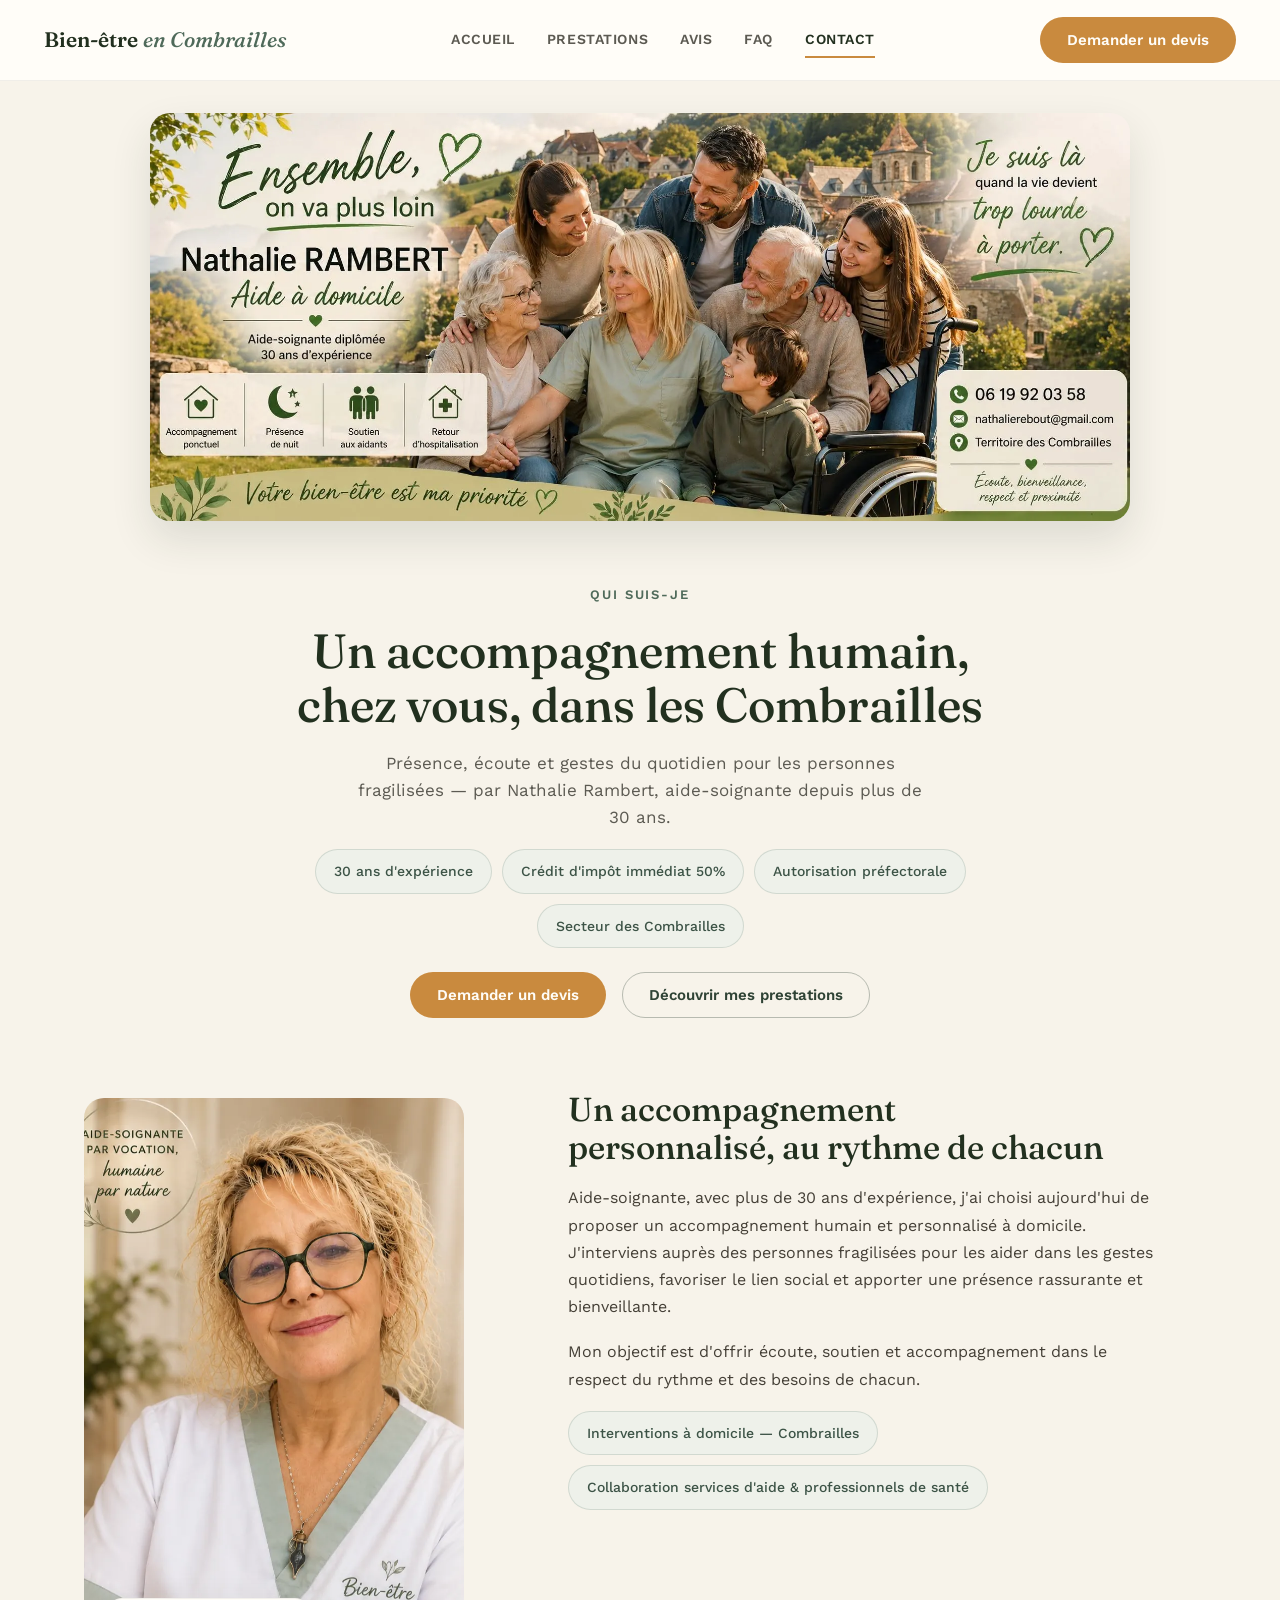
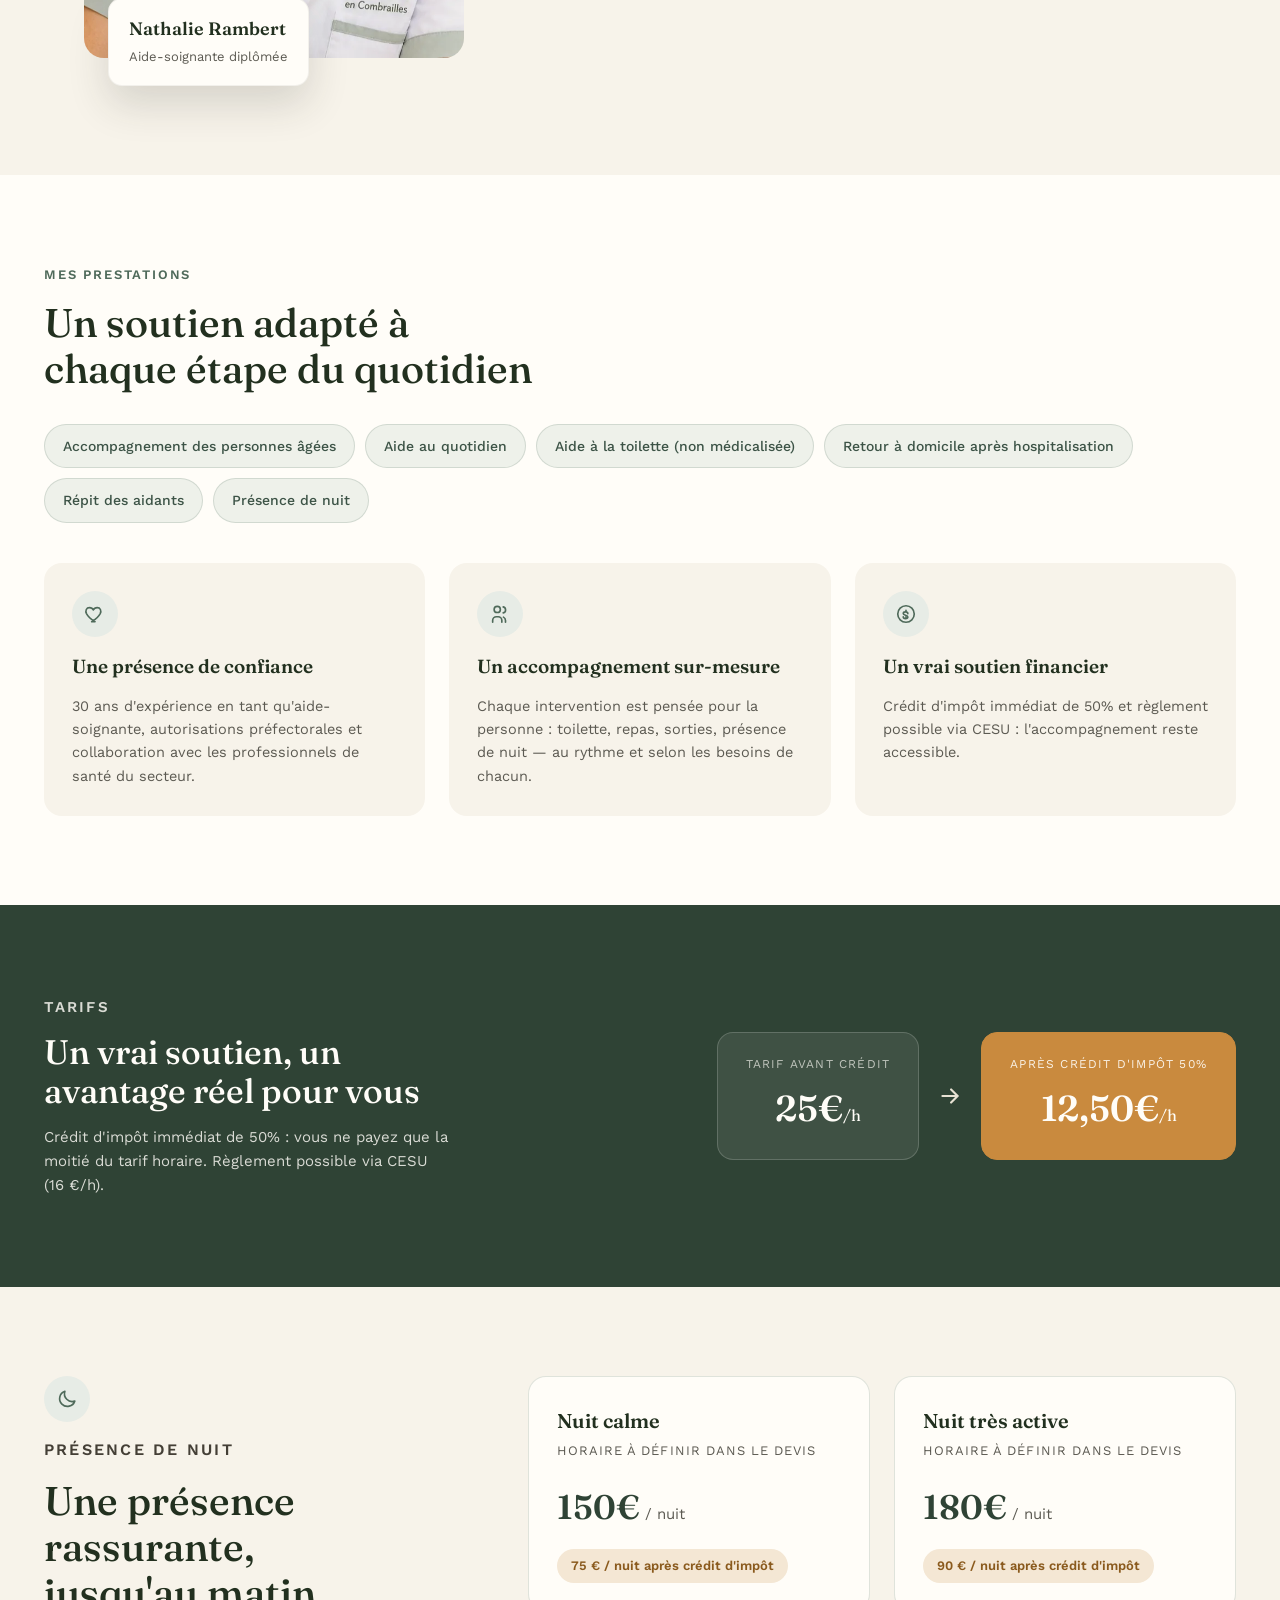
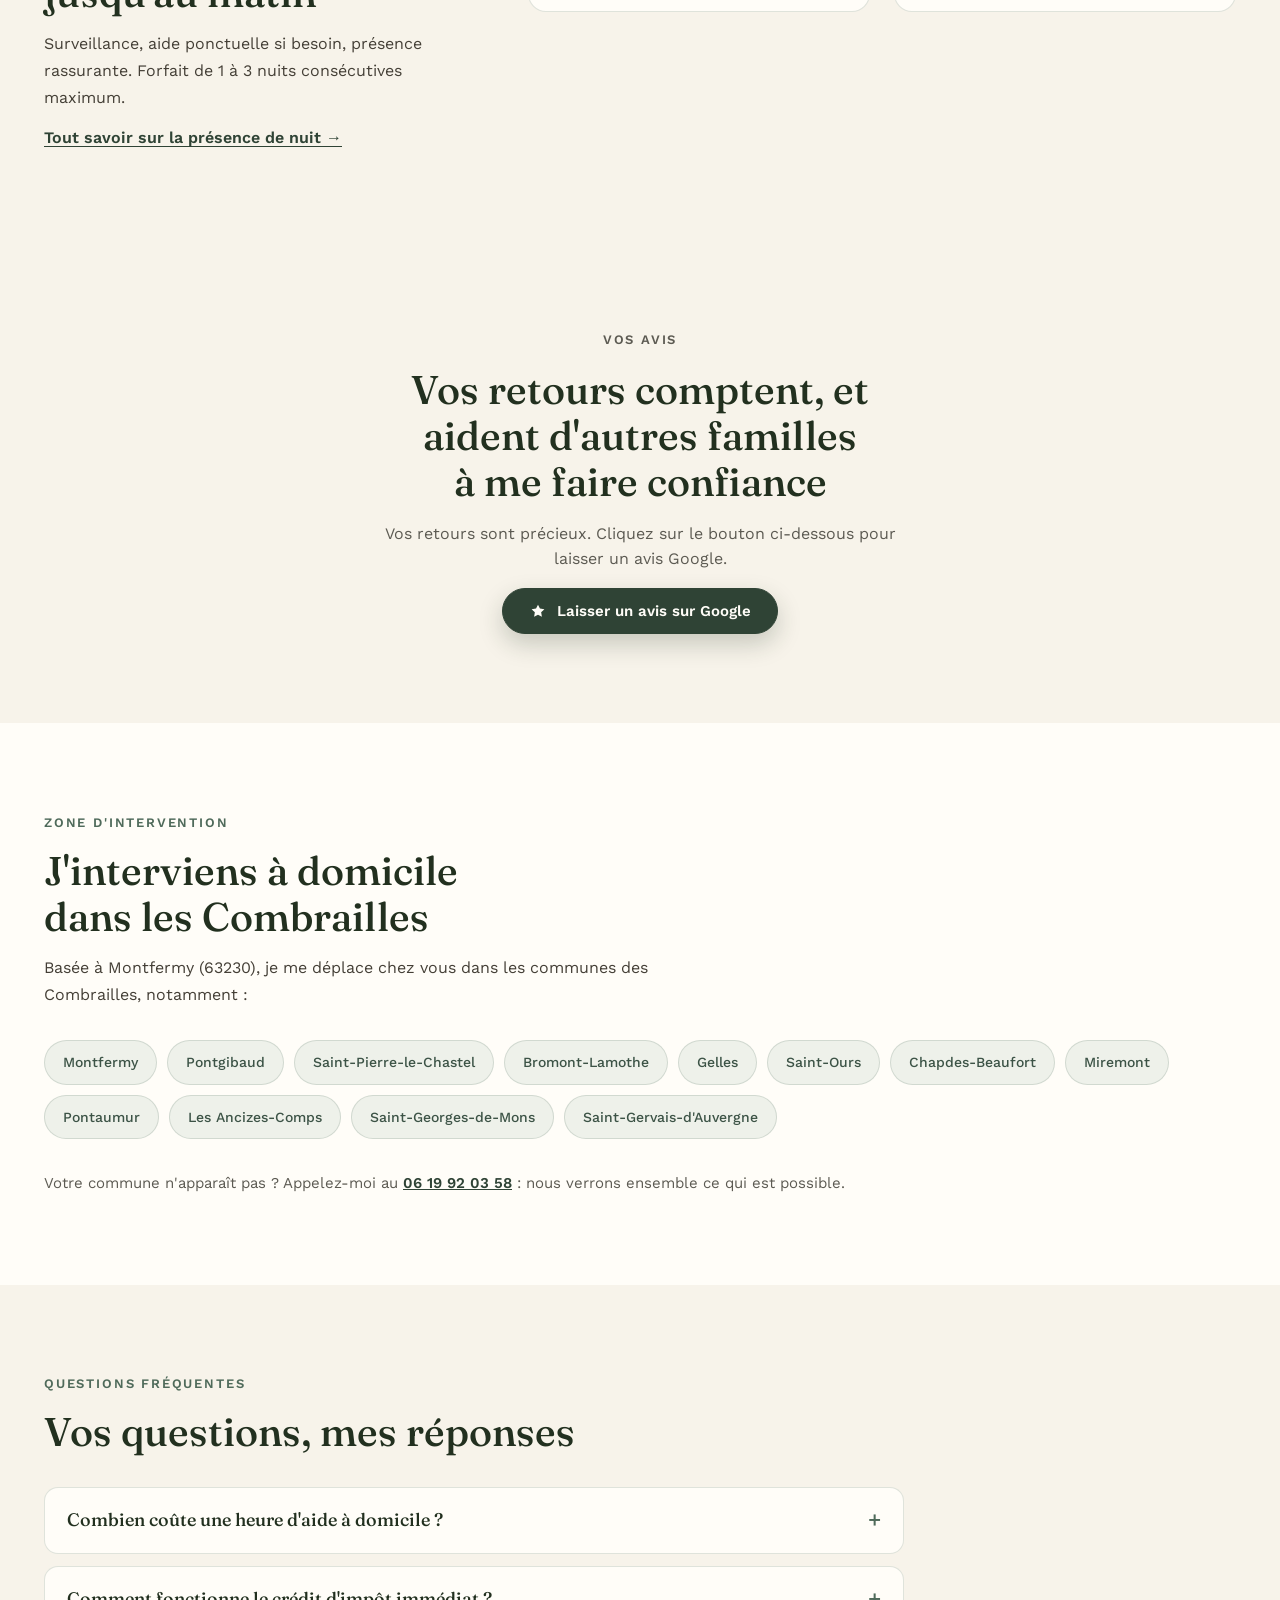
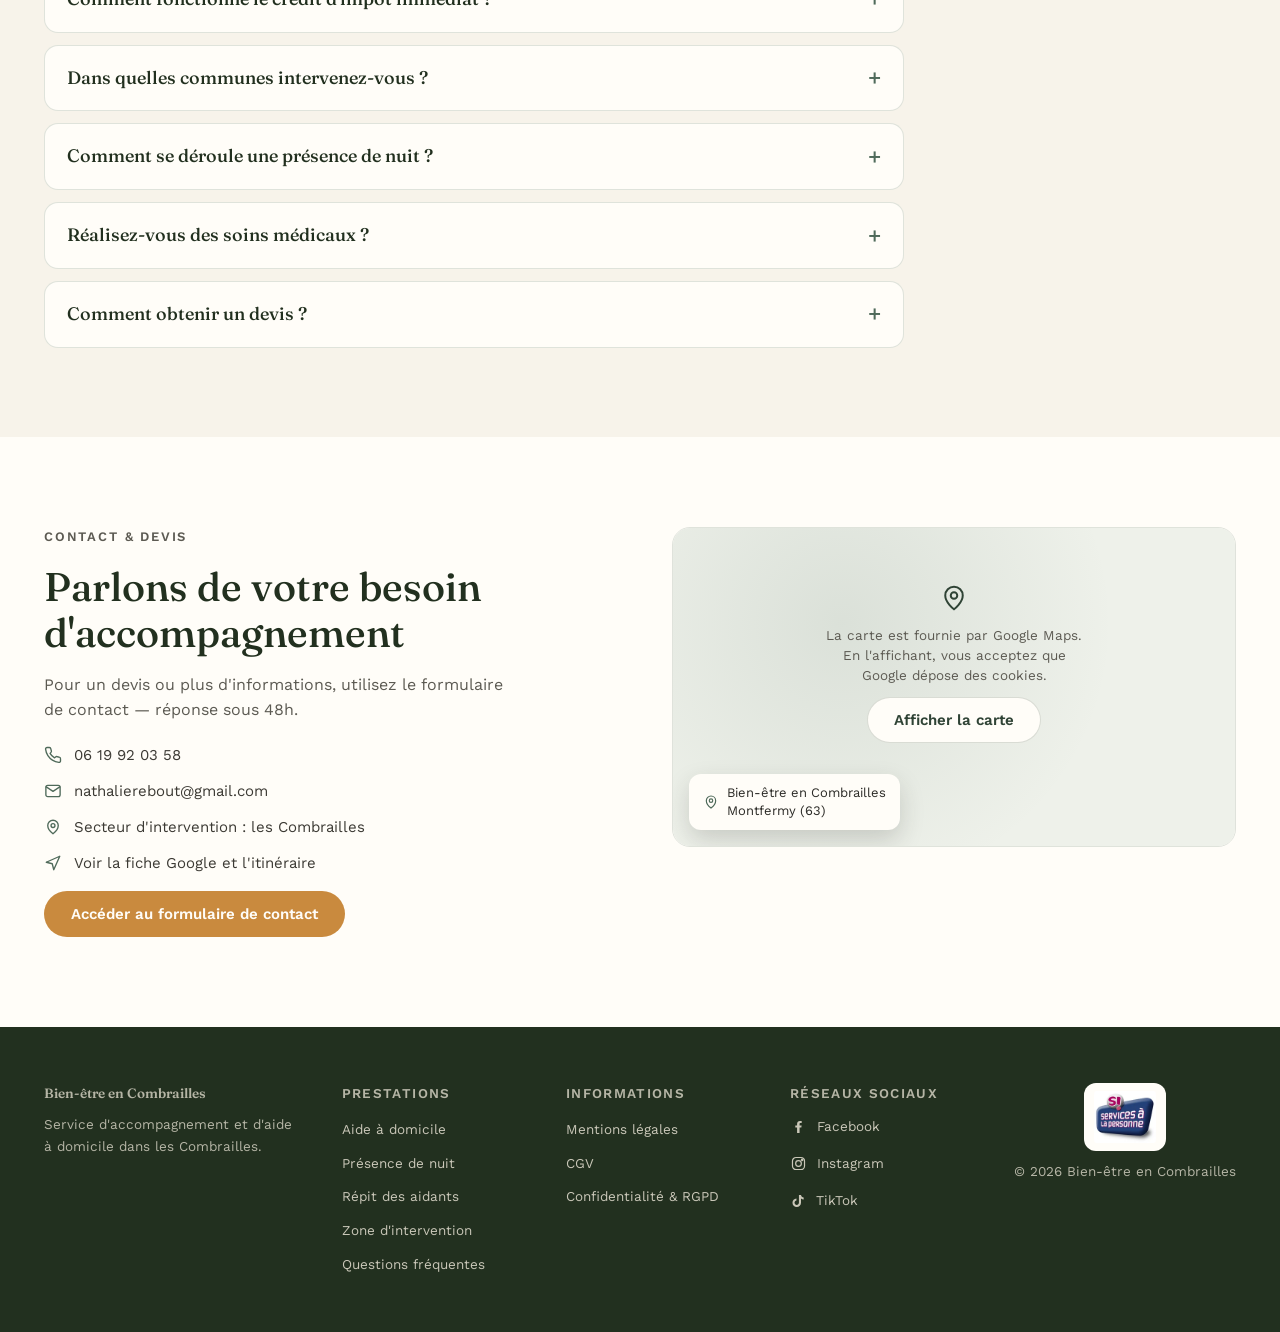
==== commit 554742f9: "Add new service pages for "Présence de nuit" and "Répit des aidants" with detailed descriptions, pri" ====
--- a/index.html
+++ b/index.html
@@ -4,12 +4,15 @@
     <meta charset="UTF-8" />
     <meta name="viewport" content="width=device-width, initial-scale=1.0" />
     <title>
-      Bien-être en Combrailles | Aide à domicile et présence de nuit à
-      Montfermy (63)
+      Bien-être en Combrailles : aide à domicile et présence de nuit (63)
     </title>
     <meta
       name="description"
-      content="Aide à domicile et accompagnement bienveillant dans les Combrailles, par Nathalie Rambert, aide-soignante depuis plus de 30 ans."
+      content="Aide à domicile et présence de nuit dans les Combrailles (63) par Nathalie Rambert, aide-soignante depuis plus de 30 ans. Crédit d'impôt immédiat de 50 %, devis gratuit."
+    />
+    <meta
+      name="keywords"
+      content="aide à domicile Combrailles, aide à domicile Montfermy, présence de nuit Puy-de-Dôme, garde de nuit, accompagnement personnes âgées, répit des aidants, aide-soignante à domicile, services à la personne 63, crédit d'impôt 50 %, Pontgibaud, Saint-Gervais-d'Auvergne"
     />
     <meta name="author" content="Nathalie Rambert" />
     <meta
@@ -18,6 +21,16 @@
     />
     <link rel="canonical" href="https://bienetreencombrailles.fr/" />
     <meta name="theme-color" content="#ffffff" />
+    <link rel="icon" href="favicon.ico" sizes="any" />
+    <link rel="icon" type="image/png" sizes="96x96" href="images/favicon-96.png" />
+    <link rel="apple-touch-icon" href="images/apple-touch-icon.png" />
+    <link
+      rel="preload"
+      as="image"
+      href="images/baniere.webp"
+      imagesrcset="images/baniere-960.webp 960w, images/baniere.webp 1942w"
+      imagesizes="(min-width: 1028px) 980px, calc(100vw - 48px)"
+    />
 
     <!-- Référencement local -->
     <meta name="geo.region" content="FR-63" />
@@ -28,54 +41,130 @@
     <meta property="og:locale" content="fr_FR" />
     <meta property="og:site_name" content="Bien-être en Combrailles" />
     <meta property="og:url" content="https://bienetreencombrailles.fr/" />
-    <meta property="og:title" content="Bien-être en Combrailles" />
+    <meta
+      property="og:title"
+      content="Bien-être en Combrailles — Aide à domicile et présence de nuit"
+    />
     <meta
       property="og:description"
-      content="Aide à domicile et accompagnement bienveillant dans les Combrailles."
+      content="Aide à domicile et accompagnement bienveillant dans les Combrailles (63), par Nathalie Rambert, aide-soignante."
     />
     <meta
       property="og:image"
-      content="https://bienetreencombrailles.fr/images/photo-de-Nathalie-Rambert.png"
-    />
+      content="https://bienetreencombrailles.fr/images/og-bienetre-combrailles.jpg"
+    />
+    <meta property="og:image:width" content="1200" />
+    <meta property="og:image:height" content="630" />
     <meta
       property="og:image:alt"
-      content="Nathalie Rambert, aide-soignante — Bien-être en Combrailles"
+      content="Nathalie Rambert, aide à domicile dans les Combrailles"
     />
 
     <!-- Twitter / X -->
     <meta name="twitter:card" content="summary_large_image" />
-    <meta name="twitter:title" content="Bien-être en Combrailles" />
+    <meta
+      name="twitter:title"
+      content="Bien-être en Combrailles — Aide à domicile et présence de nuit"
+    />
     <meta
       name="twitter:description"
-      content="Aide à domicile et accompagnement bienveillant dans les Combrailles."
+      content="Aide à domicile et accompagnement bienveillant dans les Combrailles (63), par Nathalie Rambert, aide-soignante."
     />
     <meta
       name="twitter:image"
-      content="https://bienetreencombrailles.fr/images/photo-de-Nathalie-Rambert.png"
+      content="https://bienetreencombrailles.fr/images/og-bienetre-combrailles.jpg"
     />
 
     <!-- Données structurées (Google) -->
+    <!-- ⚠ Liste des communes à faire valider par Nathalie -->
     <script type="application/ld+json">
       {
         "@context": "https://schema.org",
         "@type": "LocalBusiness",
+        "@id": "https://bienetreencombrailles.fr/#entreprise",
         "name": "Bien-être en Combrailles",
-        "description": "Aide à domicile, accompagnement bienveillant et présence de nuit dans les Combrailles.",
+        "description": "Aide à domicile, accompagnement des personnes âgées, répit des aidants et présence de nuit dans les Combrailles (Puy-de-Dôme).",
         "url": "https://bienetreencombrailles.fr/",
-        "image": "https://bienetreencombrailles.fr/images/photo-de-Nathalie-Rambert.png",
+        "logo": "https://bienetreencombrailles.fr/images/apple-touch-icon.png",
+        "image": [
+          "https://bienetreencombrailles.fr/images/og-bienetre-combrailles.jpg",
+          "https://bienetreencombrailles.fr/images/nathalie-rambert.webp"
+        ],
         "telephone": "+33619920358",
         "email": "nathalierebout@gmail.com",
-        "founder": { "@type": "Person", "name": "Nathalie Rambert" },
+        "founder": {
+          "@type": "Person",
+          "name": "Nathalie Rambert",
+          "jobTitle": "Aide-soignante diplômée"
+        },
         "address": {
           "@type": "PostalAddress",
           "addressLocality": "Montfermy",
-          "addressRegion": "Auvergne-Rhône-Alpes",
+          "addressRegion": "Puy-de-Dôme",
           "postalCode": "63230",
           "addressCountry": "FR"
         },
-        "areaServed": "Combrailles",
+        "areaServed": [
+          { "@type": "AdministrativeArea", "name": "Combrailles" },
+          { "@type": "City", "name": "Montfermy" },
+          { "@type": "City", "name": "Pontgibaud" },
+          { "@type": "City", "name": "Saint-Pierre-le-Chastel" },
+          { "@type": "City", "name": "Bromont-Lamothe" },
+          { "@type": "City", "name": "Gelles" },
+          { "@type": "City", "name": "Saint-Ours" },
+          { "@type": "City", "name": "Chapdes-Beaufort" },
+          { "@type": "City", "name": "Miremont" },
+          { "@type": "City", "name": "Pontaumur" },
+          { "@type": "City", "name": "Les Ancizes-Comps" },
+          { "@type": "City", "name": "Saint-Georges-de-Mons" },
+          { "@type": "City", "name": "Saint-Gervais-d'Auvergne" }
+        ],
         "priceRange": "€€",
+        "currenciesAccepted": "EUR",
+        "paymentAccepted": "Virement, espèces, CESU",
+        "makesOffer": [
+          {
+            "@type": "Offer",
+            "name": "Aide à domicile",
+            "url": "https://bienetreencombrailles.fr/aide-a-domicile.html",
+            "priceSpecification": {
+              "@type": "UnitPriceSpecification",
+              "price": 25,
+              "priceCurrency": "EUR",
+              "unitText": "heure"
+            }
+          },
+          {
+            "@type": "Offer",
+            "name": "Présence de nuit calme",
+            "url": "https://bienetreencombrailles.fr/presence-de-nuit.html",
+            "priceSpecification": {
+              "@type": "UnitPriceSpecification",
+              "price": 150,
+              "priceCurrency": "EUR",
+              "unitText": "nuit"
+            }
+          },
+          {
+            "@type": "Offer",
+            "name": "Présence de nuit très active",
+            "url": "https://bienetreencombrailles.fr/presence-de-nuit.html",
+            "priceSpecification": {
+              "@type": "UnitPriceSpecification",
+              "price": 180,
+              "priceCurrency": "EUR",
+              "unitText": "nuit"
+            }
+          },
+          {
+            "@type": "Offer",
+            "name": "Répit des aidants",
+            "url": "https://bienetreencombrailles.fr/repit-des-aidants.html"
+          }
+        ],
+        "hasMap": "https://maps.google.com/?cid=3526235530224380701",
         "sameAs": [
+          "https://maps.google.com/?cid=3526235530224380701",
           "https://www.facebook.com/profile.php?id=100078286507994",
           "https://instagram.com/combrailleshypno63",
           "https://www.tiktok.com/@bienetrehypnose.c"
@@ -83,11 +172,58 @@
       }
     </script>
 
-    <link rel="preconnect" href="https://fonts.googleapis.com" />
-    <link rel="preconnect" href="https://fonts.gstatic.com" crossorigin />
+    <script type="application/ld+json">
+      {
+        "@context": "https://schema.org",
+        "@type": "FAQPage",
+        "mainEntity": [
+          {
+            "@type": "Question",
+            "name": "Combien coûte une heure d'aide à domicile ?",
+            "acceptedAnswer": { "@type": "Answer", "text": "Le tarif est de 25 € de l'heure. Grâce au crédit d'impôt immédiat de 50 %, il ne vous reste que 12,50 € à payer par heure. Le règlement par CESU est également possible (16 €/h)." }
+          },
+          {
+            "@type": "Question",
+            "name": "Comment fonctionne le crédit d'impôt immédiat ?",
+            "acceptedAnswer": { "@type": "Answer", "text": "Les services à la personne ouvrent droit à un crédit d'impôt de 50 %. Avec l'avance immédiate, cette aide est déduite directement : vous ne réglez que la moitié du montant, sans attendre votre déclaration de revenus." }
+          },
+          {
+            "@type": "Question",
+            "name": "Dans quelles communes intervenez-vous ?",
+            "acceptedAnswer": { "@type": "Answer", "text": "J'interviens dans les Combrailles, autour de Montfermy : Pontgibaud, Saint-Ours, Pontaumur, Les Ancizes-Comps, Saint-Gervais-d'Auvergne et les communes voisines." }
+          },
+          {
+            "@type": "Question",
+            "name": "Comment se déroule une présence de nuit ?",
+            "acceptedAnswer": { "@type": "Answer", "text": "Je reste auprès de la personne toute la nuit : surveillance, aide ponctuelle si besoin et présence rassurante. Le forfait couvre 1 à 3 nuits consécutives, à 150 € la nuit calme et 180 € la nuit très active (75 € et 90 € après crédit d'impôt)." }
+          },
+          {
+            "@type": "Question",
+            "name": "Réalisez-vous des soins médicaux ?",
+            "acceptedAnswer": { "@type": "Answer", "text": "Non. Je propose une aide à la toilette non médicalisée et un accompagnement au quotidien, en lien avec les services d'aide et les professionnels de santé du secteur, qui assurent les soins." }
+          },
+          {
+            "@type": "Question",
+            "name": "Comment obtenir un devis ?",
+            "acceptedAnswer": { "@type": "Answer", "text": "Remplissez le formulaire de contact ou appelez le 06 19 92 03 58. Je vous réponds sous 48 h pour échanger sur vos besoins et établir un devis gratuit." }
+          }
+        ]
+      }
+    </script>
+
     <link
-      rel="stylesheet"
-      href="https://fonts.googleapis.com/css2?family=Fraunces:ital,opsz,wght@0,9..144,400;0,9..144,500;0,9..144,600;1,9..144,500&family=Work+Sans:wght@400;500;600;700&display=swap"
+      rel="preload"
+      href="fonts/work-sans-normal-latin.woff2"
+      as="font"
+      type="font/woff2"
+      crossorigin
+    />
+    <link
+      rel="preload"
+      href="fonts/fraunces-normal-latin.woff2"
+      as="font"
+      type="font/woff2"
+      crossorigin
     />
     <link rel="stylesheet" href="styles.css" />
   </head>
@@ -111,6 +247,7 @@
           <a href="#accueil" class="is-active">Accueil</a>
           <a href="#prestation">Prestations</a>
           <a href="#avis">Avis</a>
+          <a href="#faq">FAQ</a>
           <a href="#contact">Contact</a>
         </nav>
 
@@ -124,8 +261,13 @@
       <!-- ============ BANDEAU PHOTO ============ -->
       <div class="hero">
         <img
-          src="../images/baniere.jpg"
-          alt="Bannière Bien-être en Combrailles"
+          src="images/baniere.webp"
+          srcset="images/baniere-960.webp 960w, images/baniere.webp 1942w"
+          sizes="(min-width: 1028px) 980px, calc(100vw - 48px)"
+          width="1942"
+          height="809"
+          fetchpriority="high"
+          alt="Nathalie Rambert, aide à domicile et aide-soignante diplômée (30 ans d'expérience) : accompagnement ponctuel, présence de nuit, soutien aux aidants et retour d'hospitalisation dans les Combrailles — 06 19 92 03 58"
         />
       </div>
 
@@ -158,8 +300,11 @@
         <div class="about-body">
           <figure class="about-photo">
             <img
-              src="../images/photo-de-Nathalie-Rambert.png"
-              alt="Photo de Nathalie Rambert, aide-soignante"
+              src="images/nathalie-rambert.webp"
+              width="787"
+              height="1023"
+              loading="lazy"
+              alt="Nathalie Rambert, aide-soignante et aide à domicile dans les Combrailles"
             />
             <figcaption class="nametag">
               <strong>Nathalie Rambert</strong>
@@ -199,12 +344,36 @@
           </div>
 
           <ul class="tag-list">
-            <li class="tag">Accompagnement des personnes âgées</li>
-            <li class="tag">Aide au quotidien</li>
-            <li class="tag">Aide à la toilette (non médicalisée)</li>
-            <li class="tag">Retour à domicile après hospitalisation</li>
-            <li class="tag">Répit des aidants</li>
-            <li class="tag">Présence de nuit</li>
+            <li>
+              <a class="tag tag-link" href="aide-a-domicile.html#personnes-agees"
+                >Accompagnement des personnes âgées</a
+              >
+            </li>
+            <li>
+              <a class="tag tag-link" href="aide-a-domicile.html#quotidien"
+                >Aide au quotidien</a
+              >
+            </li>
+            <li>
+              <a class="tag tag-link" href="aide-a-domicile.html#toilette"
+                >Aide à la toilette (non médicalisée)</a
+              >
+            </li>
+            <li>
+              <a class="tag tag-link" href="aide-a-domicile.html#hospitalisation"
+                >Retour à domicile après hospitalisation</a
+              >
+            </li>
+            <li>
+              <a class="tag tag-link" href="repit-des-aidants.html"
+                >Répit des aidants</a
+              >
+            </li>
+            <li>
+              <a class="tag tag-link" href="presence-de-nuit.html"
+                >Présence de nuit</a
+              >
+            </li>
           </ul>
 
           <div class="cards">
@@ -354,19 +523,22 @@
               Surveillance, aide ponctuelle si besoin, présence rassurante.
               Forfait de 1 à 3 nuits consécutives maximum.
             </p>
+            <a class="text-link" href="presence-de-nuit.html"
+              >Tout savoir sur la présence de nuit →</a
+            >
           </div>
 
           <div class="night-cards">
             <article class="night-card">
               <h3>Nuit calme</h3>
-              <div class="night-hours">Horaire à definir dans le devis</div>
+              <div class="night-hours">Horaire à définir dans le devis</div>
               <div class="night-price">150€<span> / nuit</span></div>
               <div class="credit-badge">75 € / nuit après crédit d'impôt</div>
             </article>
 
             <article class="night-card">
               <h3>Nuit très active</h3>
-              <div class="night-hours">Horaire à definir dans le devis</div>
+              <div class="night-hours">Horaire à définir dans le devis</div>
               <div class="night-price">180€<span> / nuit</span></div>
               <div class="credit-badge">90 € / nuit après crédit d'impôt</div>
             </article>
@@ -388,13 +560,133 @@
           </p>
           <!-- Remplacer le href="#" par le lien réel de la fiche Google (avis) -->
           <a
-            class="btn btn-light"
+            class="btn btn-review"
             href="https://g.page/r/CR2rYi2ItO8wECE/review"
             target="_blank"
             rel="noopener noreferrer"
-            aria-label="Laisser un avis sur Google"
+            ><svg
+              width="18"
+              height="18"
+              viewBox="0 0 24 24"
+              fill="currentColor"
+              aria-hidden="true"
+            >
+              <path
+                d="M12 3.5l2.6 5.3 5.9.9-4.3 4.1 1 5.8L12 16.9l-5.2 2.7 1-5.8-4.3-4.1 5.9-.9z"
+              /></svg
             >Laisser un avis sur Google</a
           >
+        </div>
+      </section>
+
+      <!-- ============ ZONE D'INTERVENTION ============ -->
+      <!-- ⚠ Liste des communes à faire valider par Nathalie -->
+      <section id="zone" class="section section-light">
+        <div class="container stack-32">
+          <div class="section-head">
+            <p class="eyebrow">Zone d'intervention</p>
+            <h2>J'interviens à domicile dans les Combrailles</h2>
+            <p class="section-lead">
+              Basée à Montfermy (63230), je me déplace chez vous dans les
+              communes des Combrailles, notamment :
+            </p>
+          </div>
+
+          <ul class="tag-list">
+            <li class="tag">Montfermy</li>
+            <li class="tag">Pontgibaud</li>
+            <li class="tag">Saint-Pierre-le-Chastel</li>
+            <li class="tag">Bromont-Lamothe</li>
+            <li class="tag">Gelles</li>
+            <li class="tag">Saint-Ours</li>
+            <li class="tag">Chapdes-Beaufort</li>
+            <li class="tag">Miremont</li>
+            <li class="tag">Pontaumur</li>
+            <li class="tag">Les Ancizes-Comps</li>
+            <li class="tag">Saint-Georges-de-Mons</li>
+            <li class="tag">Saint-Gervais-d'Auvergne</li>
+          </ul>
+
+          <p class="section-note">
+            Votre commune n'apparaît pas ? Appelez-moi au
+            <a href="tel:+33619920358">06 19 92 03 58</a> : nous verrons
+            ensemble ce qui est possible.
+          </p>
+        </div>
+      </section>
+
+      <!-- ============ FAQ ============ -->
+      <section id="faq" class="section">
+        <div class="container faq">
+          <div class="section-head">
+            <p class="eyebrow">Questions fréquentes</p>
+            <h2>Vos questions, mes réponses</h2>
+          </div>
+
+          <div class="faq-list">
+            <details class="faq-item">
+              <summary>Combien coûte une heure d'aide à domicile ?</summary>
+              <p>
+                Le tarif est de 25&nbsp;€ de l'heure. Grâce au crédit d'impôt
+                immédiat de 50&nbsp;%, il ne vous reste que 12,50&nbsp;€ à
+                payer par heure. Le règlement par CESU est également possible
+                (16&nbsp;€/h).
+              </p>
+            </details>
+
+            <details class="faq-item">
+              <summary>Comment fonctionne le crédit d'impôt immédiat ?</summary>
+              <p>
+                Les services à la personne ouvrent droit à un crédit d'impôt de
+                50&nbsp;%. Avec l'avance immédiate, cette aide est déduite
+                directement : vous ne réglez que la moitié du montant, sans
+                attendre votre déclaration de revenus.
+              </p>
+            </details>
+
+            <details class="faq-item">
+              <summary>Dans quelles communes intervenez-vous ?</summary>
+              <p>
+                J'interviens dans les Combrailles, autour de Montfermy :
+                Pontgibaud, Saint-Ours, Pontaumur, Les Ancizes-Comps,
+                Saint-Gervais-d'Auvergne et les communes voisines. Consultez la
+                <a href="#zone">zone d'intervention</a> ou appelez-moi pour
+                vérifier.
+              </p>
+            </details>
+
+            <details class="faq-item">
+              <summary>Comment se déroule une présence de nuit ?</summary>
+              <p>
+                Je reste auprès de la personne toute la nuit : surveillance,
+                aide ponctuelle si besoin et présence rassurante. Le forfait
+                couvre 1 à 3 nuits consécutives, à 150&nbsp;€ la nuit calme et
+                180&nbsp;€ la nuit très active (75&nbsp;€ et 90&nbsp;€ après
+                crédit d'impôt). Les horaires sont fixés dans le devis.
+                <a href="presence-de-nuit.html">En savoir plus</a>.
+              </p>
+            </details>
+
+            <details class="faq-item">
+              <summary>Réalisez-vous des soins médicaux ?</summary>
+              <p>
+                Non. Je propose une aide à la toilette non médicalisée et un
+                accompagnement au quotidien. Je travaille en lien avec les
+                services d'aide et les professionnels de santé du secteur, qui
+                assurent les soins.
+              </p>
+            </details>
+
+            <details class="faq-item">
+              <summary>Comment obtenir un devis ?</summary>
+              <p>
+                Remplissez le <a href="FORM.html">formulaire de contact</a> ou
+                appelez le <a href="tel:+33619920358">06 19 92 03 58</a>. Je
+                vous réponds sous 48&nbsp;h pour échanger sur vos besoins et
+                établir un devis gratuit.
+              </p>
+            </details>
+          </div>
         </div>
       </section>
 
@@ -464,7 +756,31 @@
                   />
                   <circle cx="12" cy="10" r="2.6" />
                 </svg>
-                <span>Secteur d'intervention : Les Combrailles</span>
+                <span
+                  >Secteur d'intervention :
+                  <a href="#zone">les Combrailles</a></span
+                >
+              </li>
+              <li>
+                <svg
+                  width="18"
+                  height="18"
+                  viewBox="0 0 24 24"
+                  fill="none"
+                  stroke="#4f6a5a"
+                  stroke-width="1.8"
+                  stroke-linecap="round"
+                  stroke-linejoin="round"
+                  aria-hidden="true"
+                >
+                  <path d="m3 11 18-8-8 18-2-8z" />
+                </svg>
+                <a
+                  href="https://maps.google.com/?cid=3526235530224380701"
+                  target="_blank"
+                  rel="noopener noreferrer"
+                  >Voir la fiche Google et l'itinéraire</a
+                >
               </li>
             </ul>
 
@@ -477,12 +793,32 @@
           </div>
 
           <div class="map-container">
-            <iframe
-              src="https://www.google.com/maps?q=Montfermy+63&output=embed"
-              loading="lazy"
-              referrerpolicy="no-referrer-when-downgrade"
-              title="Carte - Montfermy (63)"
-            ></iframe>
+            <!-- La carte n'est chargée qu'au clic : aucun cookie Google sans action du visiteur -->
+            <div class="map-consent">
+              <svg
+                width="30"
+                height="30"
+                viewBox="0 0 24 24"
+                fill="none"
+                stroke="currentColor"
+                stroke-width="1.6"
+                aria-hidden="true"
+              >
+                <path d="M12 21s-7-5.3-7-11a7 7 0 0 1 14 0c0 5.7-7 11-7 11z" />
+                <circle cx="12" cy="10" r="2.6" />
+              </svg>
+              <p>
+                La carte est fournie par Google Maps. En l'affichant, vous
+                acceptez que Google dépose des cookies.
+              </p>
+              <button
+                type="button"
+                class="btn btn-light"
+                data-map-src="https://www.google.com/maps/embed?pb=!1m18!1m12!1m3!1d13464.155035084717!2d2.6438837!3d45.8419324!2m3!1f0!2f0!3f0!3m2!1i1024!2i768!4f13.1!3m3!1m2!1s0x80faf2badec3a31b%3A0x30efb4882d62ab1d!2sBien%20etre%20en%20Combrailles!5e0!3m2!1sfr!2sfr!4v1792752466032!5m2!1sfr!2sfr"
+              >
+                Afficher la carte
+              </button>
+            </div>
             <div class="map-overlay">
               <svg
                 width="16"
@@ -513,13 +849,23 @@
           </p>
         </div>
 
+        <nav aria-label="Prestations">
+          <p class="footer-heading">Prestations</p>
+          <ul class="footer-list">
+            <li><a href="aide-a-domicile.html">Aide à domicile</a></li>
+            <li><a href="presence-de-nuit.html">Présence de nuit</a></li>
+            <li><a href="repit-des-aidants.html">Répit des aidants</a></li>
+            <li><a href="index.html#zone">Zone d'intervention</a></li>
+            <li><a href="index.html#faq">Questions fréquentes</a></li>
+          </ul>
+        </nav>
+
         <nav aria-label="Informations légales">
-          <p class="footer-heading">Navigation</p>
+          <p class="footer-heading">Informations</p>
           <ul class="footer-list">
             <li><a href="mentions-legales.html">Mentions légales</a></li>
-            <li><a href="rgpd.html">RGPD</a></li>
             <li><a href="cgv.html">CGV</a></li>
-            <li><a href="confidentialite.html">Confidentialité</a></li>
+            <li><a href="confidentialite.html">Confidentialité &amp; RGPD</a></li>
           </ul>
         </nav>
 
@@ -596,9 +942,12 @@
 
         <div class="footer-right">
           <img
-            src="../images/logo sap.jpg"
-            alt="Agrément Service à la personne"
+            src="images/logo-sap.webp"
+            alt="Logo Services à la personne"
             class="logo-service-AP"
+            width="81"
+            height="68"
+            loading="lazy"
           />
           <p class="footer-copy">
             &copy; <span id="year"></span> Bien-être en Combrailles
--- a/styles.css
+++ b/styles.css
@@ -2,6 +2,62 @@
    Bien-être en Combrailles — refonte
    Palette sauge / crème / miel · Fraunces + Work Sans
    ========================================================= */
+
+/* Polices hébergées localement (licence SIL Open Font License) */
+
+@font-face {
+  font-family: "Fraunces";
+  font-style: italic;
+  font-weight: 500;
+  font-display: swap;
+  src: url("fonts/fraunces-italic-latin-ext.woff2") format("woff2");
+  unicode-range: U+0100-02BA, U+02BD-02C5, U+02C7-02CC, U+02CE-02D7, U+02DD-02FF, U+0304, U+0308, U+0329, U+1D00-1DBF, U+1E00-1E9F, U+1EF2-1EFF, U+2020, U+20A0-20AB, U+20AD-20C4, U+2113, U+2C60-2C7F, U+A720-A7FF;
+}
+
+@font-face {
+  font-family: "Fraunces";
+  font-style: italic;
+  font-weight: 500;
+  font-display: swap;
+  src: url("fonts/fraunces-italic-latin.woff2") format("woff2");
+  unicode-range: U+0000-00FF, U+0131, U+0152-0153, U+02BB-02BC, U+02C6, U+02DA, U+02DC, U+0304, U+0308, U+0329, U+2000-206F, U+20AC, U+2122, U+2191, U+2193, U+2212, U+2215, U+FEFF, U+FFFD;
+}
+
+@font-face {
+  font-family: "Fraunces";
+  font-style: normal;
+  font-weight: 400 600;
+  font-display: swap;
+  src: url("fonts/fraunces-normal-latin-ext.woff2") format("woff2");
+  unicode-range: U+0100-02BA, U+02BD-02C5, U+02C7-02CC, U+02CE-02D7, U+02DD-02FF, U+0304, U+0308, U+0329, U+1D00-1DBF, U+1E00-1E9F, U+1EF2-1EFF, U+2020, U+20A0-20AB, U+20AD-20C4, U+2113, U+2C60-2C7F, U+A720-A7FF;
+}
+
+@font-face {
+  font-family: "Fraunces";
+  font-style: normal;
+  font-weight: 400 600;
+  font-display: swap;
+  src: url("fonts/fraunces-normal-latin.woff2") format("woff2");
+  unicode-range: U+0000-00FF, U+0131, U+0152-0153, U+02BB-02BC, U+02C6, U+02DA, U+02DC, U+0304, U+0308, U+0329, U+2000-206F, U+20AC, U+2122, U+2191, U+2193, U+2212, U+2215, U+FEFF, U+FFFD;
+}
+
+@font-face {
+  font-family: "Work Sans";
+  font-style: normal;
+  font-weight: 400 700;
+  font-display: swap;
+  src: url("fonts/work-sans-normal-latin-ext.woff2") format("woff2");
+  unicode-range: U+0100-02BA, U+02BD-02C5, U+02C7-02CC, U+02CE-02D7, U+02DD-02FF, U+0304, U+0308, U+0329, U+1D00-1DBF, U+1E00-1E9F, U+1EF2-1EFF, U+2020, U+20A0-20AB, U+20AD-20C4, U+2113, U+2C60-2C7F, U+A720-A7FF;
+}
+
+@font-face {
+  font-family: "Work Sans";
+  font-style: normal;
+  font-weight: 400 700;
+  font-display: swap;
+  src: url("fonts/work-sans-normal-latin.woff2") format("woff2");
+  unicode-range: U+0000-00FF, U+0131, U+0152-0153, U+02BB-02BC, U+02C6, U+02DA, U+02DC, U+0304, U+0308, U+0329, U+2000-206F, U+20AC, U+2122, U+2191, U+2193, U+2212, U+2215, U+FEFF, U+FFFD;
+}
 
 :root {
   --creme: #f7f3ea;
@@ -143,6 +199,14 @@
   border-color: rgba(47, 67, 53, 0.18);
 }
 
+.btn-review {
+  background: var(--sauge-dark);
+  color: #fffdf8;
+  border-color: var(--sauge-dark);
+  box-shadow: 0 10px 24px rgba(34, 48, 31, 0.22);
+  gap: 10px;
+}
+
 .tag {
   display: inline-flex;
   align-items: center;
@@ -275,17 +339,22 @@
 /* ---------- Bandeau photo ---------- */
 
 /* La bannière est affichée en entier, jamais recadrée :
-   sa hauteur suit son ratio quelle que soit la largeur de l'écran. */
+   sa largeur est limitée et sa hauteur suit son ratio. */
 .hero {
   width: 100%;
   background: var(--creme);
   line-height: 0;
+  padding: clamp(16px, 2.5vw, 32px) var(--gutter) 0;
 }
 
 .hero img {
   display: block;
   width: 100%;
+  max-width: 980px;
   height: auto;
+  margin: 0 auto;
+  border-radius: clamp(12px, 1.6vw, 20px);
+  box-shadow: 0 18px 40px rgba(34, 48, 31, 0.12);
 }
 
 /* ---------- Sections ---------- */
@@ -682,6 +751,28 @@
   height: 100%;
   border: 0;
   display: block;
+}
+
+.map-consent {
+  height: 100%;
+  display: flex;
+  flex-direction: column;
+  align-items: center;
+  justify-content: center;
+  gap: 12px;
+  padding: 24px 24px 72px;
+  text-align: center;
+  color: var(--sauge-dark);
+  background:
+    radial-gradient(circle at 30% 30%, rgba(79, 106, 90, 0.12), transparent 60%),
+    var(--tag-bg);
+}
+
+.map-consent p {
+  max-width: 34ch;
+  font-size: 13.5px;
+  line-height: 1.5;
+  color: var(--muted);
 }
 
 .map-overlay {
@@ -709,7 +800,7 @@
 
 .footer-inner {
   display: grid;
-  grid-template-columns: 1.4fr 1fr 1fr auto;
+  grid-template-columns: 1.4fr 1fr 1fr 1fr auto;
   gap: 40px;
   align-items: start;
 }
@@ -912,8 +1003,31 @@
 .legal-content th,
 .legal-content td {
   text-align: left;
+  vertical-align: top;
   padding: 10px 12px;
   border-bottom: 1px solid var(--hairline);
+}
+
+.legal-content th {
+  font-size: 12.5px;
+  letter-spacing: 0.06em;
+  text-transform: uppercase;
+  color: var(--sauge-dark);
+  background: var(--tag-bg);
+}
+
+.legal-box {
+  margin-top: 16px;
+  padding: 4px 20px 18px;
+  border: 1px dashed rgba(79, 106, 90, 0.45);
+  border-radius: 14px;
+  background: var(--creme);
+}
+
+.legal-update {
+  margin-top: 30px !important;
+  font-style: italic;
+  color: var(--muted) !important;
 }
 
 /* =========================================================
@@ -942,15 +1056,136 @@
   color: var(--muted);
 }
 
+/* Carte en deux colonnes : coordonnées + formulaire */
+.contact-card {
+  max-width: 1000px;
+  margin: 0 auto;
+  display: grid;
+  grid-template-columns: 340px 1fr;
+  background: #ffffff;
+  border-radius: 26px;
+  overflow: hidden;
+  border: 1px solid rgba(79, 106, 90, 0.2);
+  box-shadow:
+    0 2px 6px rgba(34, 48, 31, 0.05),
+    0 30px 60px rgba(34, 48, 31, 0.14);
+}
+
+.contact-aside {
+  position: relative;
+  background: var(--sauge-dark);
+  color: #e7e2d3;
+  padding: clamp(28px, 4vw, 44px) clamp(24px, 3vw, 36px);
+  display: flex;
+  flex-direction: column;
+  gap: 32px;
+  overflow: hidden;
+}
+
+/* Halo décoratif */
+.contact-aside::after {
+  content: "";
+  position: absolute;
+  width: 260px;
+  height: 260px;
+  right: -110px;
+  bottom: -110px;
+  border-radius: 50%;
+  background: radial-gradient(circle, rgba(201, 138, 62, 0.35), transparent 70%);
+  pointer-events: none;
+}
+
+.contact-person {
+  display: flex;
+  align-items: center;
+  gap: 14px;
+}
+
+.contact-avatar {
+  width: 72px;
+  height: 72px;
+  border-radius: 50%;
+  object-fit: cover;
+  object-position: top;
+  border: 3px solid rgba(255, 253, 248, 0.85);
+  flex: 0 0 auto;
+}
+
+.contact-name {
+  font-family: var(--serif);
+  font-size: 20px;
+  font-weight: 600;
+  color: #fffdf8;
+}
+
+.contact-role {
+  font-size: 13.5px;
+  color: rgba(231, 226, 211, 0.75);
+}
+
+.contact-promises {
+  list-style: none;
+  margin: 0;
+  padding: 0;
+  display: flex;
+  flex-direction: column;
+  gap: 14px;
+  font-size: 15px;
+}
+
+.contact-promises li {
+  display: flex;
+  align-items: center;
+  gap: 12px;
+}
+
+.contact-promises svg {
+  flex: 0 0 auto;
+  width: 28px;
+  height: 28px;
+  padding: 5px;
+  border-radius: 50%;
+  background: rgba(255, 253, 248, 0.12);
+  color: #f4e7d4;
+}
+
+.contact-direct {
+  margin-top: auto;
+  padding-top: 24px;
+  border-top: 1px solid rgba(255, 253, 248, 0.15);
+  display: flex;
+  flex-direction: column;
+  gap: 10px;
+  position: relative;
+  z-index: 1;
+}
+
+.contact-direct-title {
+  font-size: 12px;
+  letter-spacing: 0.12em;
+  text-transform: uppercase;
+  color: rgba(231, 226, 211, 0.6);
+  font-weight: 600;
+}
+
+.contact-direct-link {
+  display: inline-flex;
+  align-items: center;
+  gap: 10px;
+  color: #fffdf8;
+  text-decoration: none;
+  font-size: 15px;
+  overflow-wrap: anywhere;
+}
+
+.contact-direct-link:hover {
+  text-decoration: underline;
+  text-underline-offset: 3px;
+}
+
+/* Formulaire */
 .form-container {
-  width: 100%;
-  max-width: 640px;
-  margin: 0 auto;
-  background: var(--card);
-  border: 1px solid rgba(79, 106, 90, 0.16);
-  border-radius: 22px;
   padding: clamp(24px, 4vw, 48px);
-  box-shadow: 0 24px 48px rgba(43, 42, 38, 0.08);
 }
 
 .form-row {
@@ -963,14 +1198,6 @@
   margin-bottom: 20px;
 }
 
-.form-row .form-group {
-  margin-bottom: 0;
-}
-
-.form-row + .form-group {
-  margin-top: 20px;
-}
-
 .form-container label {
   display: block;
   font-size: 13.5px;
@@ -979,72 +1206,120 @@
   margin-bottom: 7px;
 }
 
+.req {
+  color: var(--gold);
+}
+
 .form-container input,
+.form-container select,
 .form-container textarea {
   width: 100%;
-  padding: 13px 14px;
-  border-radius: 10px;
-  border: 1px solid rgba(43, 42, 38, 0.16);
-  background: var(--card);
+  padding: 14px 16px;
+  border-radius: 12px;
+  border: 1.5px solid rgba(43, 42, 38, 0.18);
+  background-color: #fbf9f4;
   font-family: var(--sans);
   font-size: 15px;
   color: var(--ink);
+  transition:
+    border-color 0.15s ease,
+    box-shadow 0.15s ease,
+    background-color 0.15s ease;
+}
+
+.form-container select {
+  appearance: none;
+  cursor: pointer;
+  padding-right: 44px;
+  background-image: url("data:image/svg+xml,%3Csvg xmlns='http://www.w3.org/2000/svg' width='14' height='14' viewBox='0 0 24 24' fill='none' stroke='%234f6a5a' stroke-width='2.5' stroke-linecap='round'%3E%3Cpath d='m6 9 6 6 6-6'/%3E%3C/svg%3E");
+  background-repeat: no-repeat;
+  background-position: right 16px center;
+}
+
+.form-container select:invalid {
+  color: #7d796e;
 }
 
 .form-container input::placeholder,
 .form-container textarea::placeholder {
-  color: #a6a297;
+  color: #9a968b;
+}
+
+.form-container input:hover,
+.form-container select:hover,
+.form-container textarea:hover {
+  border-color: rgba(79, 106, 90, 0.45);
 }
 
 .form-container input:focus,
+.form-container select:focus,
 .form-container textarea:focus {
-  outline: 2px solid var(--sauge);
-  outline-offset: 1px;
-  border-color: transparent;
+  outline: none;
+  background-color: #ffffff;
+  border-color: var(--sauge);
+  box-shadow: 0 0 0 4px rgba(79, 106, 90, 0.16);
 }
 
 .form-container textarea {
   resize: vertical;
-  min-height: 130px;
-}
-
-.button-group {
-  display: flex;
-  gap: 14px;
+  min-height: 150px;
+  line-height: 1.6;
+}
+
+.btn-submit {
+  width: 100%;
+  display: inline-flex;
+  align-items: center;
   justify-content: center;
-  margin-top: 28px;
-  flex-wrap: wrap;
-}
-
-.btn-submit,
-.btn-reset {
-  display: inline-flex;
-  align-items: center;
-  justify-content: center;
+  gap: 10px;
+  margin-top: 8px;
   border-radius: 999px;
-  padding: 13px 34px;
+  padding: 16px 34px;
   font-family: var(--sans);
   font-weight: 600;
-  font-size: 15px;
+  font-size: 16px;
   cursor: pointer;
-  min-height: 46px;
-  border: 1.5px solid transparent;
-}
-
-.btn-submit {
+  min-height: 54px;
+  border: 0;
   background: var(--gold);
-  color: var(--card);
-}
-
-.btn-reset {
-  background: transparent;
+  color: #fffdf8;
+  box-shadow: 0 12px 24px rgba(201, 138, 62, 0.32);
+  transition:
+    transform 0.15s ease,
+    box-shadow 0.15s ease,
+    background 0.15s ease;
+}
+
+.btn-submit:hover {
+  background: #b97a30;
+  transform: translateY(-1px);
+  box-shadow: 0 16px 30px rgba(201, 138, 62, 0.38);
+}
+
+.btn-submit:focus-visible {
+  outline: 3px solid var(--sauge);
+  outline-offset: 3px;
+}
+
+.form-privacy {
+  margin-top: 18px;
+  padding-top: 16px;
+  border-top: 1px solid var(--hairline);
+  font-size: 12.5px;
+  line-height: 1.6;
+  color: var(--muted);
+}
+
+.form-privacy a {
   color: var(--sauge-dark);
-  border-color: rgba(47, 67, 53, 0.3);
-}
-
-.btn-submit:hover,
-.btn-reset:hover {
-  opacity: 0.88;
+  font-weight: 600;
+}
+
+.form-required {
+  margin-top: 14px;
+  text-align: center;
+  font-size: 13px;
+  color: var(--muted);
 }
 
 .message {
@@ -1054,9 +1329,291 @@
   color: var(--sauge-dark);
 }
 
+.message.is-success,
+.message.is-error {
+  padding: 14px 18px;
+  border-radius: 12px;
+  font-weight: 500;
+}
+
+.message.is-success {
+  background: var(--tag-bg);
+  border: 1px solid rgba(79, 106, 90, 0.3);
+  color: var(--sauge-dark);
+}
+
+.message.is-error {
+  background: #fbeaea;
+  border: 1px solid rgba(160, 50, 50, 0.3);
+  color: #8a2a2a;
+}
+
+.btn-submit:disabled {
+  opacity: 0.7;
+  cursor: wait;
+  transform: none;
+}
+
+@media (max-width: 860px) {
+  .contact-card {
+    grid-template-columns: 1fr;
+  }
+
+  .contact-direct {
+    margin-top: 0;
+  }
+}
+
 .back-home {
   text-align: center;
   margin-top: 32px;
+}
+
+/* =========================================================
+   Liens, zone d'intervention et FAQ (page d'accueil)
+   ========================================================= */
+
+.tag-link {
+  text-decoration: none;
+  transition: background 0.15s ease;
+}
+
+.tag-link:hover {
+  background: #e2e8dc;
+  text-decoration: underline;
+  text-underline-offset: 2px;
+}
+
+.text-link {
+  align-self: flex-start;
+  font-weight: 600;
+  color: var(--sauge-dark);
+  text-underline-offset: 3px;
+}
+
+.section-lead {
+  font-size: 16px;
+  line-height: 1.7;
+  color: var(--body-text);
+}
+
+.section-note {
+  font-size: 15px;
+  color: var(--muted);
+}
+
+.section-note a {
+  color: var(--sauge-dark);
+  font-weight: 600;
+}
+
+.faq {
+  display: flex;
+  flex-direction: column;
+  gap: 32px;
+}
+
+.faq-list {
+  display: flex;
+  flex-direction: column;
+  gap: 12px;
+  max-width: 860px;
+}
+
+.faq-item {
+  background: var(--card);
+  border: 1px solid var(--tag-border);
+  border-radius: 14px;
+  padding: 0 22px;
+}
+
+.faq-item summary {
+  cursor: pointer;
+  list-style: none;
+  display: flex;
+  justify-content: space-between;
+  align-items: center;
+  gap: 16px;
+  padding: 18px 0;
+  font-family: var(--serif);
+  font-size: 18px;
+  font-weight: 500;
+  color: var(--ink-dark);
+}
+
+.faq-item summary::-webkit-details-marker {
+  display: none;
+}
+
+.faq-item summary::after {
+  content: "+";
+  flex: 0 0 auto;
+  font-family: var(--sans);
+  font-size: 22px;
+  line-height: 1;
+  color: var(--sauge);
+}
+
+.faq-item[open] summary::after {
+  content: "−";
+}
+
+.faq-item p {
+  padding: 0 0 20px;
+  font-size: 15.5px;
+  line-height: 1.7;
+  color: var(--body-text);
+}
+
+.faq-item a {
+  color: var(--sauge-dark);
+  font-weight: 600;
+}
+
+/* =========================================================
+   Pages prestations
+   ========================================================= */
+
+.breadcrumb {
+  font-size: 13.5px;
+  color: var(--muted);
+  padding-top: 24px;
+}
+
+.breadcrumb ol {
+  list-style: none;
+  margin: 0;
+  padding: 0;
+  display: flex;
+  flex-wrap: wrap;
+  gap: 6px;
+}
+
+.breadcrumb li + li::before {
+  content: "›";
+  margin-right: 6px;
+}
+
+.breadcrumb a {
+  color: var(--sauge-dark);
+}
+
+.service-hero {
+  display: flex;
+  flex-direction: column;
+  align-items: center;
+  text-align: center;
+  gap: 18px;
+  max-width: 780px;
+  margin: 0 auto;
+  padding-block: clamp(32px, 5vw, 56px) clamp(40px, 6vw, 72px);
+}
+
+.service-hero h1 {
+  font-size: clamp(30px, 4.4vw, 46px);
+  line-height: 1.12;
+}
+
+.service-hero .lead {
+  font-size: clamp(15px, 1.4vw, 17px);
+  color: var(--muted);
+  max-width: 600px;
+}
+
+.service-hero .tag-list {
+  justify-content: center;
+}
+
+.prose {
+  max-width: 760px;
+  display: flex;
+  flex-direction: column;
+  gap: 16px;
+}
+
+.prose h2 {
+  font-size: clamp(24px, 2.8vw, 32px);
+}
+
+.prose p,
+.prose li {
+  font-size: 16px;
+  line-height: 1.75;
+  color: var(--body-text);
+}
+
+.prose ul {
+  margin: 0;
+  padding-left: 22px;
+}
+
+.prose li {
+  margin-bottom: 6px;
+}
+
+.prose li::marker {
+  color: var(--sauge);
+}
+
+.prose a {
+  color: var(--sauge-dark);
+  font-weight: 600;
+}
+
+.related {
+  display: grid;
+  grid-template-columns: repeat(auto-fit, minmax(240px, 1fr));
+  gap: 20px;
+}
+
+.related a {
+  display: flex;
+  flex-direction: column;
+  gap: 8px;
+  background: var(--creme);
+  border-radius: 18px;
+  padding: 24px;
+  text-decoration: none;
+  transition: background 0.15s ease;
+}
+
+.related a:hover {
+  background: var(--tag-bg);
+}
+
+.related strong {
+  font-family: var(--serif);
+  font-size: 19px;
+  font-weight: 600;
+  color: var(--ink-dark);
+}
+
+.related span {
+  font-size: 14.5px;
+  color: var(--muted);
+}
+
+.cta-band {
+  display: flex;
+  flex-direction: column;
+  align-items: center;
+  text-align: center;
+  gap: 16px;
+}
+
+.cta-band h2 {
+  color: #fffdf8;
+  max-width: 640px;
+}
+
+.cta-band p {
+  color: rgba(255, 253, 248, 0.82);
+  max-width: 540px;
+}
+
+.cta-band .about-actions .btn-ghost {
+  color: #fffdf8;
+  border-color: rgba(255, 253, 248, 0.4);
 }
 
 /* =========================================================
@@ -1164,14 +1721,8 @@
 
   .form-row {
     grid-template-columns: 1fr;
-  }
-
-  .form-row .form-group:first-child {
-    margin-bottom: 20px;
-  }
-
-  .button-group .btn-submit,
-  .button-group .btn-reset {
-    width: 100%;
-  }
-}
+    gap: 0;
+  }
+
+
+}
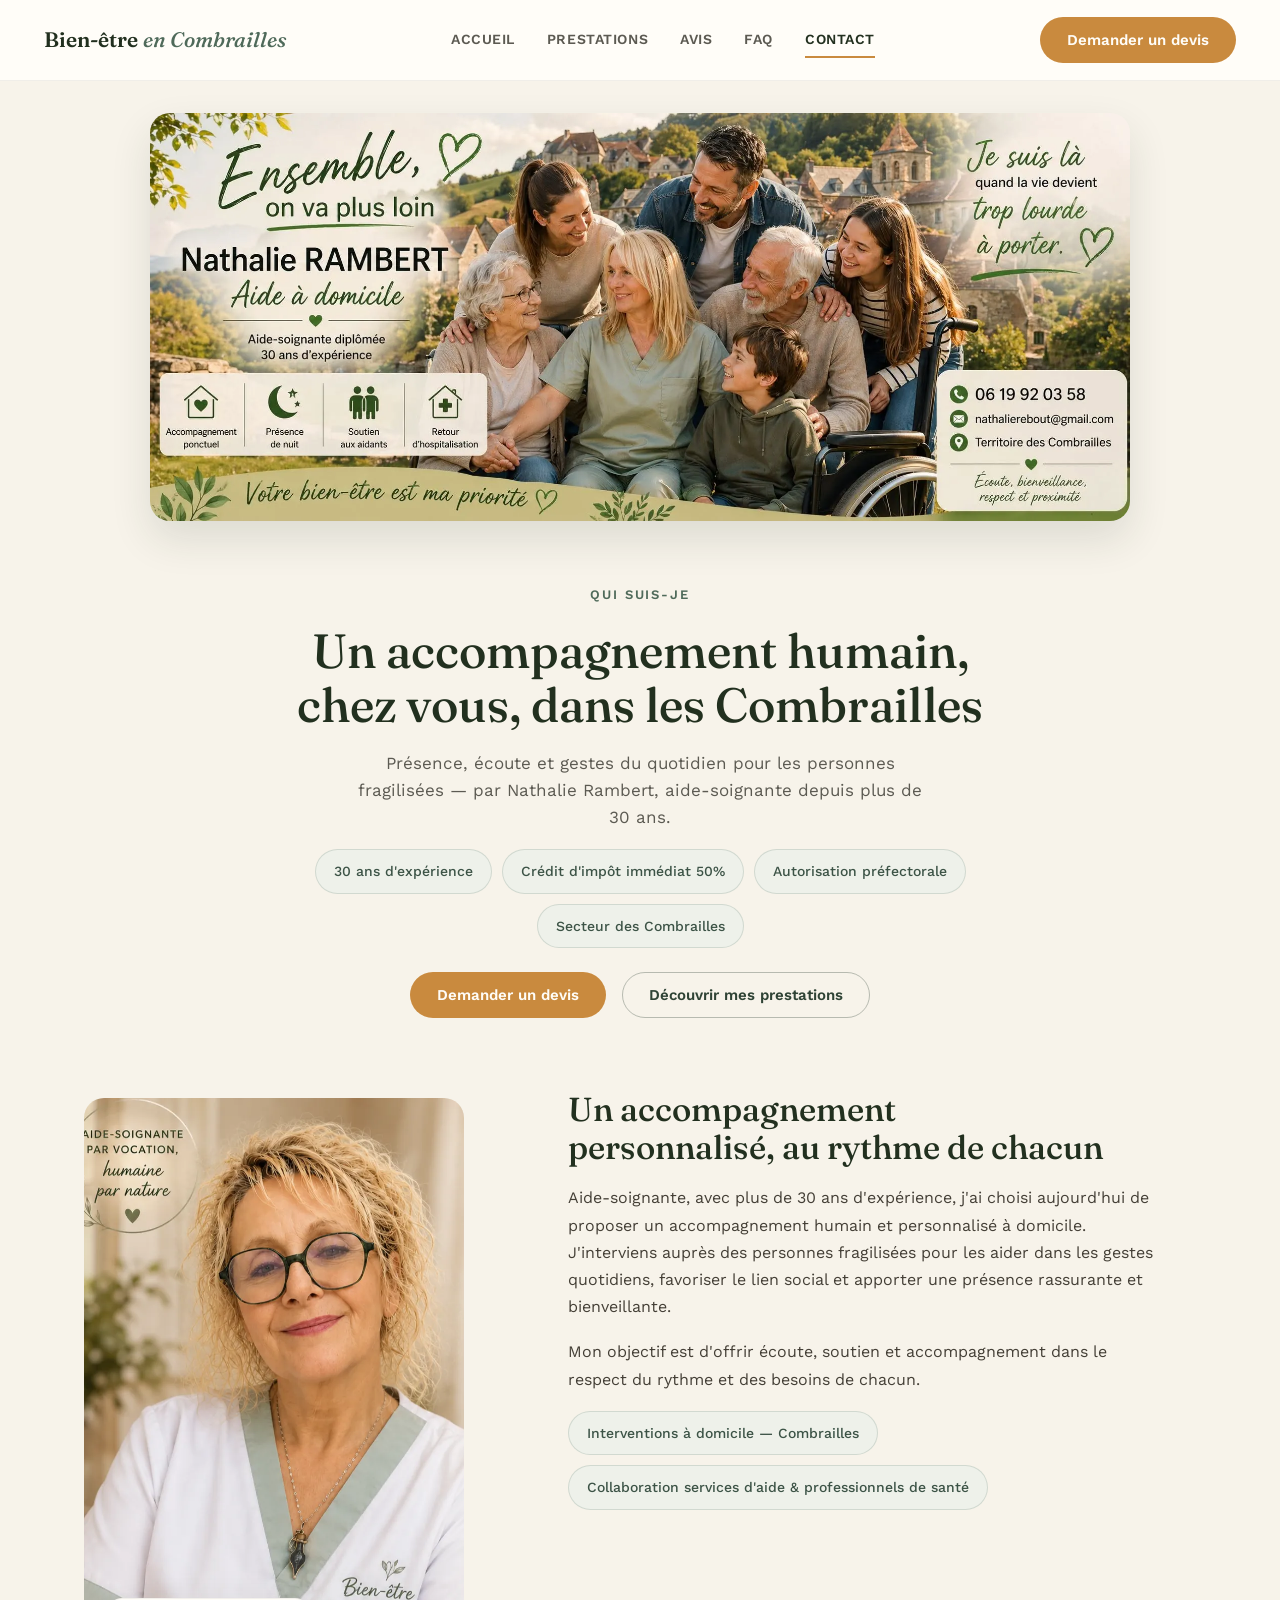
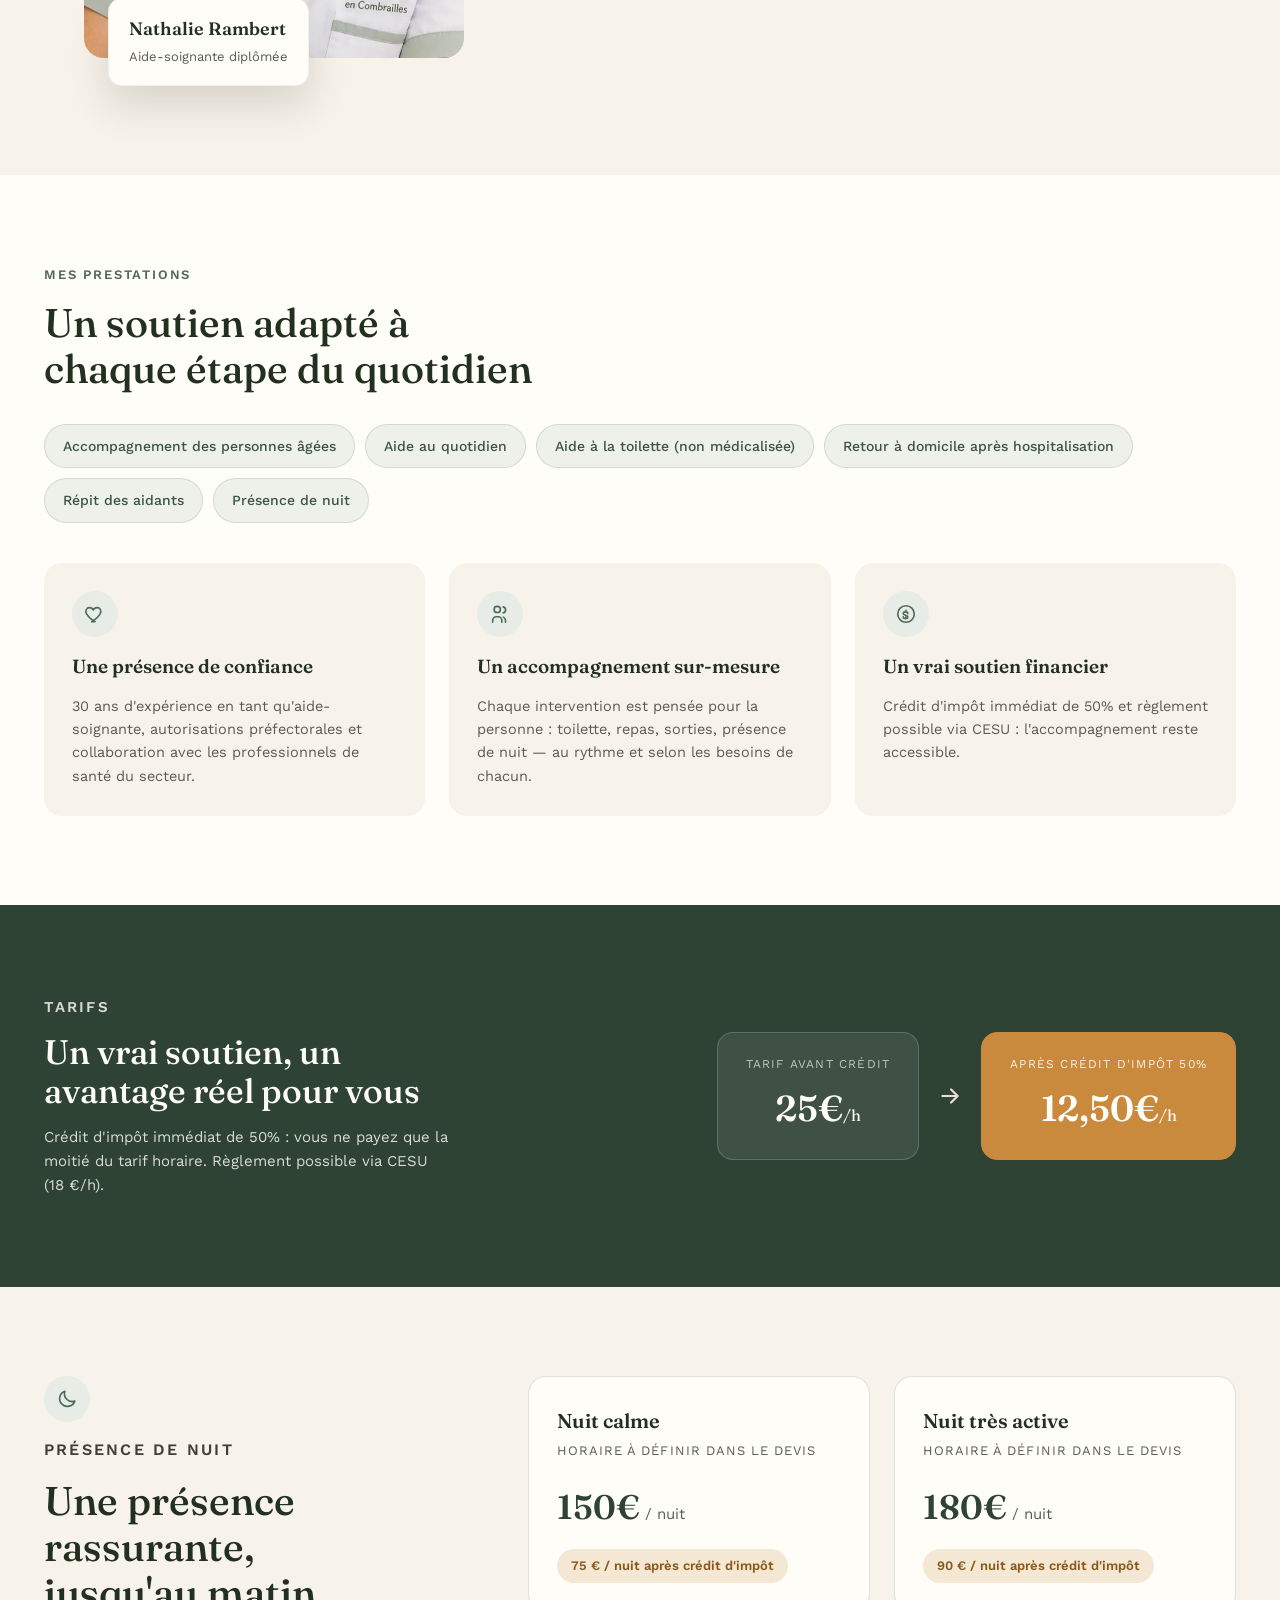
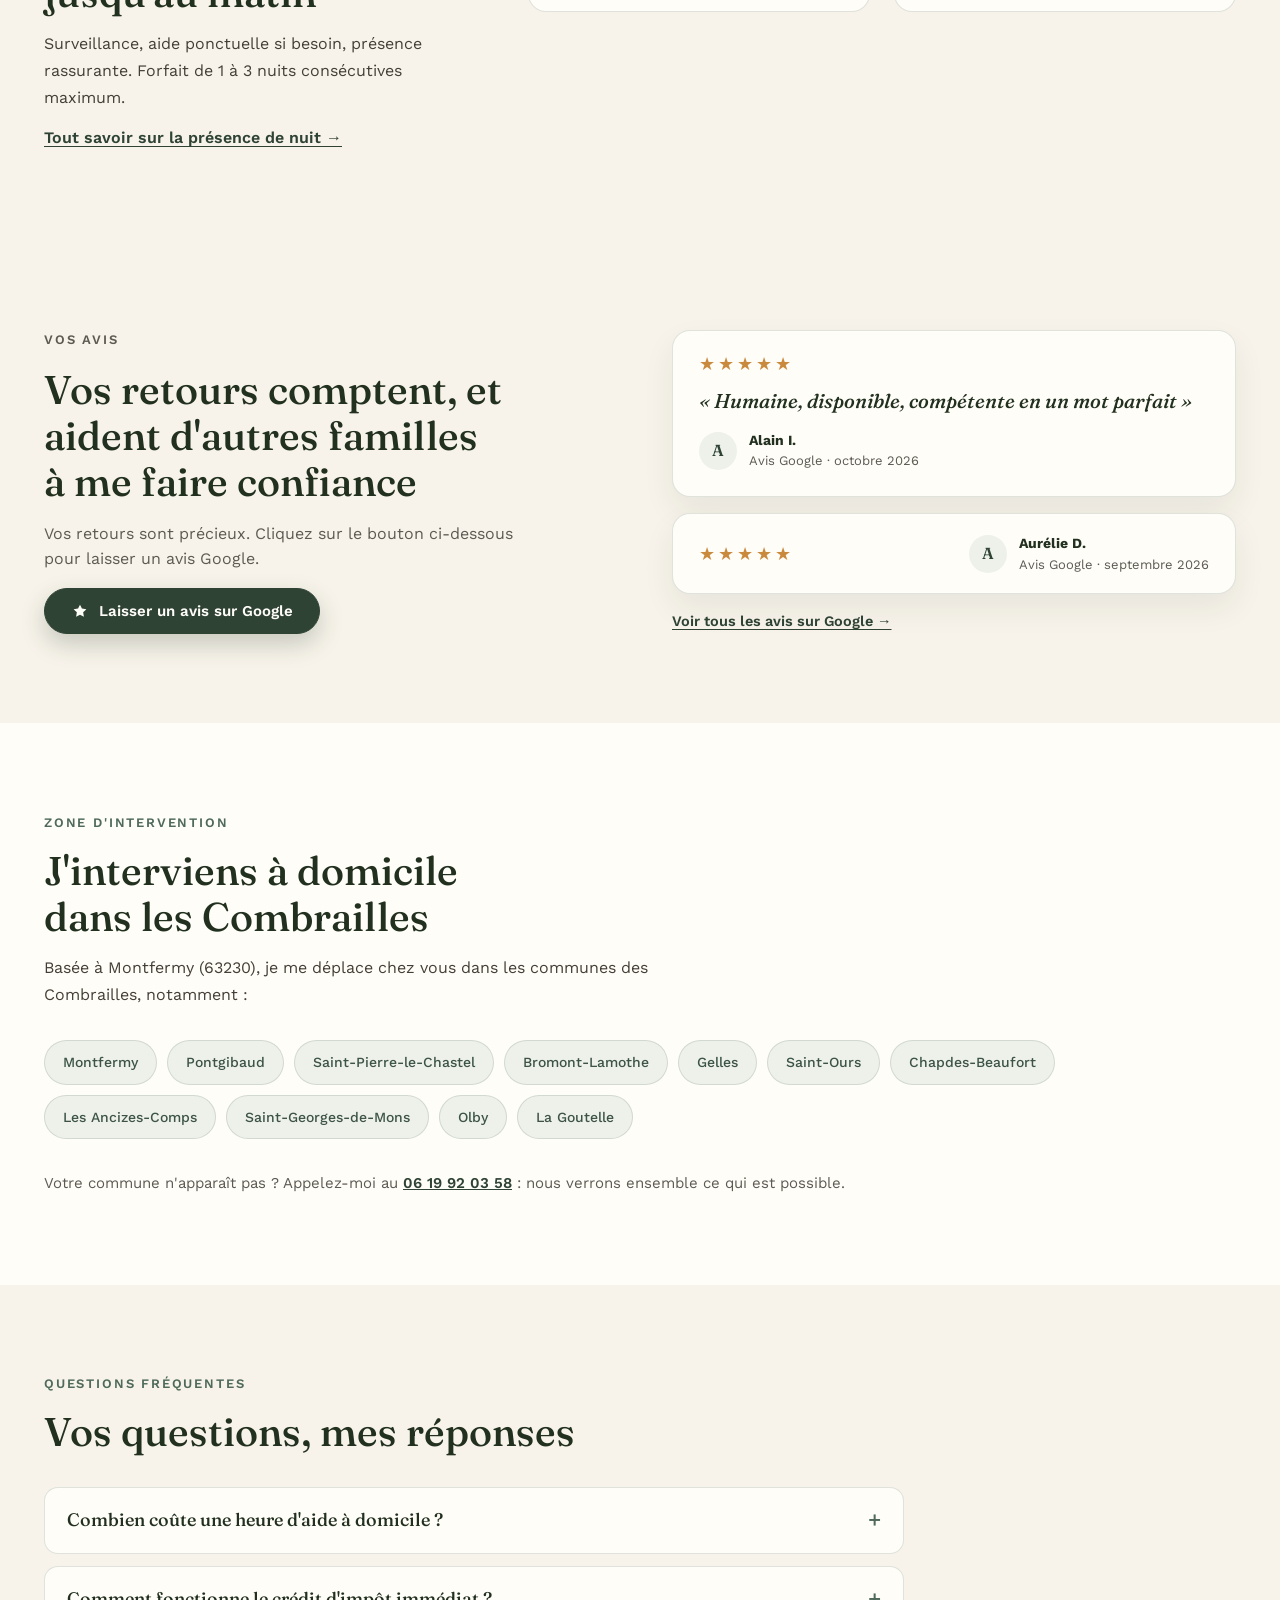
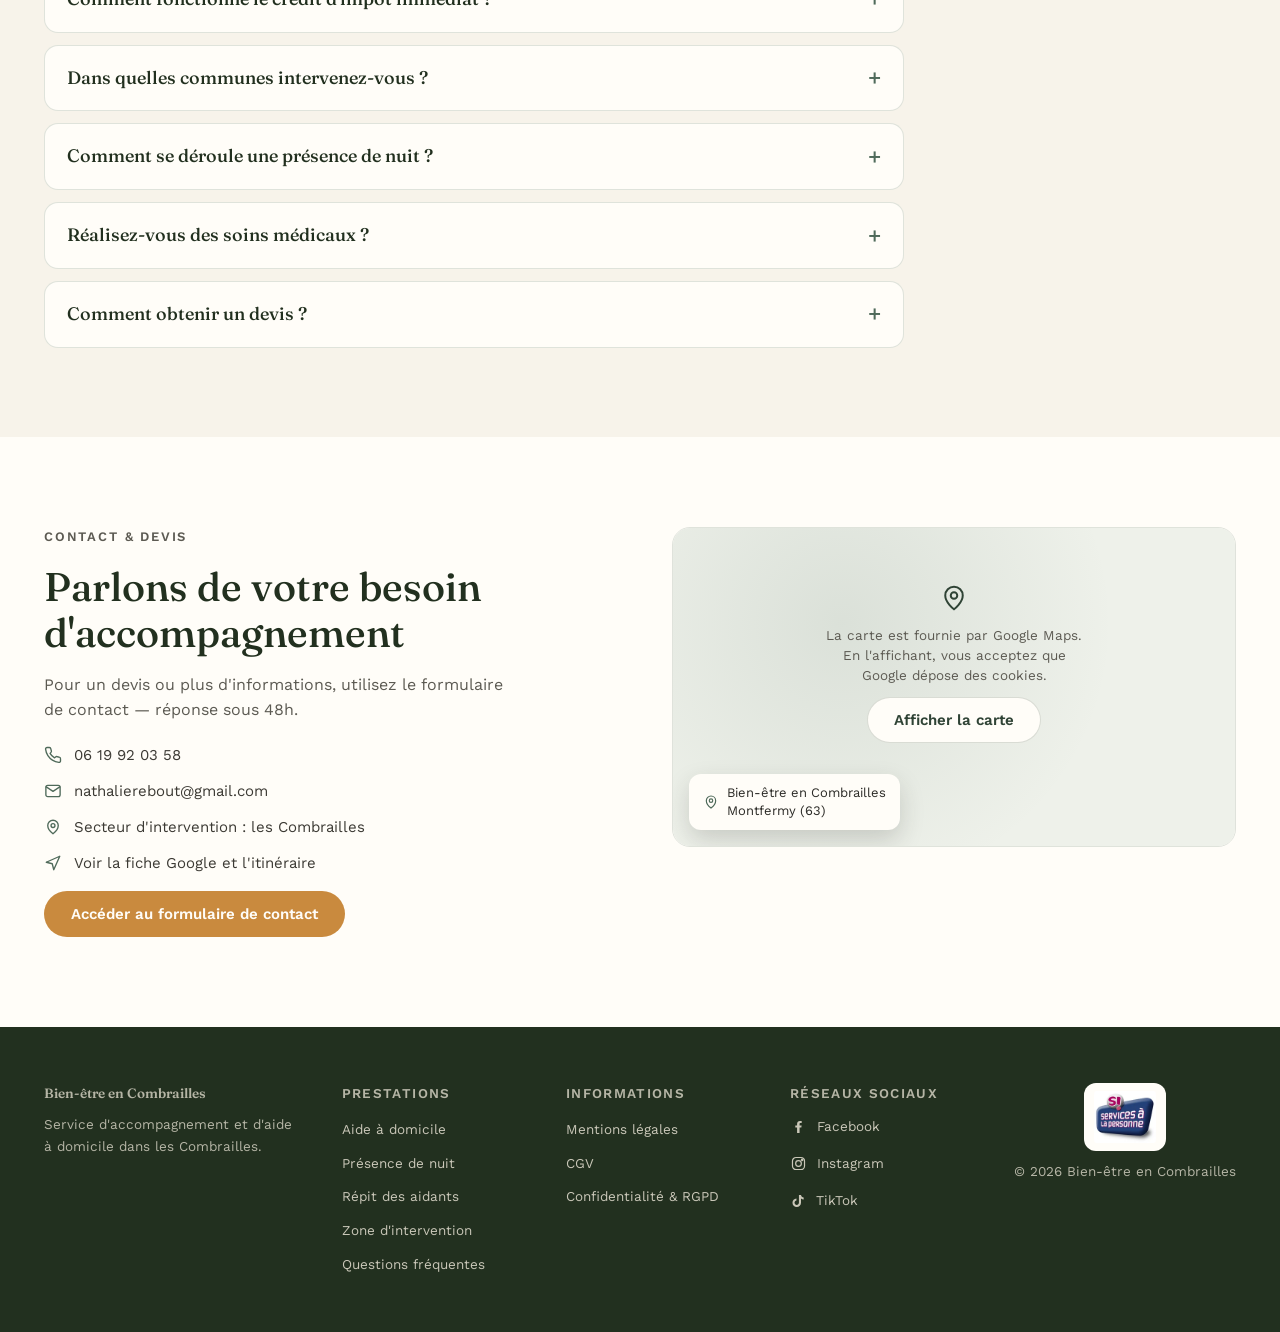
==== commit 8f5c516d: "Mise à jour des tarifs et des zones d'intervention dans plusieurs pages, ajout de styles pour les av" ====
--- a/index.html
+++ b/index.html
@@ -12,17 +12,19 @@
     />
     <meta
       name="keywords"
-      content="aide à domicile Combrailles, aide à domicile Montfermy, présence de nuit Puy-de-Dôme, garde de nuit, accompagnement personnes âgées, répit des aidants, aide-soignante à domicile, services à la personne 63, crédit d'impôt 50 %, Pontgibaud, Saint-Gervais-d'Auvergne"
+      content="aide à domicile Combrailles, aide à domicile Montfermy, présence de nuit Puy-de-Dôme, garde de nuit, accompagnement personnes âgées, répit des aidants, aide-soignante à domicile, services à la personne 63, crédit d'impôt 50 %, Pontgibaud, Olby, La Goutelle"
     />
     <meta name="author" content="Nathalie Rambert" />
-    <meta
-      name="robots"
-      content="index, follow, max-image-preview:large"
-    />
+    <meta name="robots" content="index, follow, max-image-preview:large" />
     <link rel="canonical" href="https://bienetreencombrailles.fr/" />
     <meta name="theme-color" content="#ffffff" />
     <link rel="icon" href="favicon.ico" sizes="any" />
-    <link rel="icon" type="image/png" sizes="96x96" href="images/favicon-96.png" />
+    <link
+      rel="icon"
+      type="image/png"
+      sizes="96x96"
+      href="images/favicon-96.png"
+    />
     <link rel="apple-touch-icon" href="images/apple-touch-icon.png" />
     <link
       rel="preload"
@@ -76,7 +78,6 @@
     />
 
     <!-- Données structurées (Google) -->
-    <!-- ⚠ Liste des communes à faire valider par Nathalie -->
     <script type="application/ld+json">
       {
         "@context": "https://schema.org",
@@ -113,11 +114,10 @@
           { "@type": "City", "name": "Gelles" },
           { "@type": "City", "name": "Saint-Ours" },
           { "@type": "City", "name": "Chapdes-Beaufort" },
-          { "@type": "City", "name": "Miremont" },
-          { "@type": "City", "name": "Pontaumur" },
           { "@type": "City", "name": "Les Ancizes-Comps" },
           { "@type": "City", "name": "Saint-Georges-de-Mons" },
-          { "@type": "City", "name": "Saint-Gervais-d'Auvergne" }
+          { "@type": "City", "name": "Olby" },
+          { "@type": "City", "name": "La Goutelle" }
         ],
         "priceRange": "€€",
         "currenciesAccepted": "EUR",
@@ -180,32 +180,50 @@
           {
             "@type": "Question",
             "name": "Combien coûte une heure d'aide à domicile ?",
-            "acceptedAnswer": { "@type": "Answer", "text": "Le tarif est de 25 € de l'heure. Grâce au crédit d'impôt immédiat de 50 %, il ne vous reste que 12,50 € à payer par heure. Le règlement par CESU est également possible (16 €/h)." }
+            "acceptedAnswer": {
+              "@type": "Answer",
+              "text": "Le tarif est de 25 € de l'heure. Grâce au crédit d'impôt immédiat de 50 %, il ne vous reste que 12,50 € à payer par heure. Le règlement par CESU est également possible (18 €/h)."
+            }
           },
           {
             "@type": "Question",
             "name": "Comment fonctionne le crédit d'impôt immédiat ?",
-            "acceptedAnswer": { "@type": "Answer", "text": "Les services à la personne ouvrent droit à un crédit d'impôt de 50 %. Avec l'avance immédiate, cette aide est déduite directement : vous ne réglez que la moitié du montant, sans attendre votre déclaration de revenus." }
+            "acceptedAnswer": {
+              "@type": "Answer",
+              "text": "Les services à la personne ouvrent droit à un crédit d'impôt de 50 %. Avec l'avance immédiate, cette aide est déduite directement : vous ne réglez que la moitié du montant, sans attendre votre déclaration de revenus."
+            }
           },
           {
             "@type": "Question",
             "name": "Dans quelles communes intervenez-vous ?",
-            "acceptedAnswer": { "@type": "Answer", "text": "J'interviens dans les Combrailles, autour de Montfermy : Pontgibaud, Saint-Ours, Pontaumur, Les Ancizes-Comps, Saint-Gervais-d'Auvergne et les communes voisines." }
+            "acceptedAnswer": {
+              "@type": "Answer",
+              "text": "J'interviens dans les Combrailles, autour de Montfermy : Pontgibaud, Saint-Ours, Olby, La Goutelle, Les Ancizes-Comps et les communes voisines."
+            }
           },
           {
             "@type": "Question",
             "name": "Comment se déroule une présence de nuit ?",
-            "acceptedAnswer": { "@type": "Answer", "text": "Je reste auprès de la personne toute la nuit : surveillance, aide ponctuelle si besoin et présence rassurante. Le forfait couvre 1 à 3 nuits consécutives, à 150 € la nuit calme et 180 € la nuit très active (75 € et 90 € après crédit d'impôt)." }
+            "acceptedAnswer": {
+              "@type": "Answer",
+              "text": "Je reste auprès de la personne toute la nuit : surveillance, aide ponctuelle si besoin et présence rassurante. Le forfait couvre 1 à 3 nuits consécutives, à 150 € la nuit calme et 180 € la nuit très active (75 € et 90 € après crédit d'impôt)."
+            }
           },
           {
             "@type": "Question",
             "name": "Réalisez-vous des soins médicaux ?",
-            "acceptedAnswer": { "@type": "Answer", "text": "Non. Je propose une aide à la toilette non médicalisée et un accompagnement au quotidien, en lien avec les services d'aide et les professionnels de santé du secteur, qui assurent les soins." }
+            "acceptedAnswer": {
+              "@type": "Answer",
+              "text": "Non. Je propose une aide à la toilette non médicalisée et un accompagnement au quotidien, en lien avec les services d'aide et les professionnels de santé du secteur, qui assurent les soins."
+            }
           },
           {
             "@type": "Question",
             "name": "Comment obtenir un devis ?",
-            "acceptedAnswer": { "@type": "Answer", "text": "Remplissez le formulaire de contact ou appelez le 06 19 92 03 58. Je vous réponds sous 48 h pour échanger sur vos besoins et établir un devis gratuit." }
+            "acceptedAnswer": {
+              "@type": "Answer",
+              "text": "Remplissez le formulaire de contact ou appelez le 06 19 92 03 58. Je vous réponds sous 48 h pour échanger sur vos besoins et établir un devis gratuit."
+            }
           }
         ]
       }
@@ -345,7 +363,9 @@
 
           <ul class="tag-list">
             <li>
-              <a class="tag tag-link" href="aide-a-domicile.html#personnes-agees"
+              <a
+                class="tag tag-link"
+                href="aide-a-domicile.html#personnes-agees"
                 >Accompagnement des personnes âgées</a
               >
             </li>
@@ -360,7 +380,9 @@
               >
             </li>
             <li>
-              <a class="tag tag-link" href="aide-a-domicile.html#hospitalisation"
+              <a
+                class="tag tag-link"
+                href="aide-a-domicile.html#hospitalisation"
                 >Retour à domicile après hospitalisation</a
               >
             </li>
@@ -465,7 +487,7 @@
             <h2>Un vrai soutien, un avantage réel pour vous</h2>
             <p>
               Crédit d'impôt immédiat de 50% : vous ne payez que la moitié du
-              tarif horaire. Règlement possible via CESU (16&nbsp;€/h).
+              tarif horaire. Règlement possible via CESU (18&nbsp;€/h).
             </p>
           </div>
 
@@ -549,38 +571,81 @@
       <!-- ============ AVIS ============ -->
       <section id="avis" class="section">
         <div class="container reviews">
-          <p class="eyebrow">Vos avis</p>
-          <h2>
-            Vos retours comptent, et aident d'autres familles à me faire
-            confiance
-          </h2>
-          <p>
-            Vos retours sont précieux. Cliquez sur le bouton ci-dessous pour
-            laisser un avis Google.
-          </p>
-          <!-- Remplacer le href="#" par le lien réel de la fiche Google (avis) -->
-          <a
-            class="btn btn-review"
-            href="https://g.page/r/CR2rYi2ItO8wECE/review"
-            target="_blank"
-            rel="noopener noreferrer"
-            ><svg
-              width="18"
-              height="18"
-              viewBox="0 0 24 24"
-              fill="currentColor"
-              aria-hidden="true"
+          <div class="reviews-intro">
+            <p class="eyebrow">Vos avis</p>
+            <h2>
+              Vos retours comptent, et aident d'autres familles à me faire
+              confiance
+            </h2>
+            <p>
+              Vos retours sont précieux. Cliquez sur le bouton ci-dessous pour
+              laisser un avis Google.
+            </p>
+            <a
+              class="btn btn-review"
+              href="https://g.page/r/CR2rYi2ItO8wECE/review"
+              target="_blank"
+              rel="noopener noreferrer"
+              ><svg
+                width="18"
+                height="18"
+                viewBox="0 0 24 24"
+                fill="currentColor"
+                aria-hidden="true"
+              >
+                <path
+                  d="M12 3.5l2.6 5.3 5.9.9-4.3 4.1 1 5.8L12 16.9l-5.2 2.7 1-5.8-4.3-4.1 5.9-.9z"
+                /></svg
+              >Laisser un avis sur Google</a
             >
-              <path
-                d="M12 3.5l2.6 5.3 5.9.9-4.3 4.1 1 5.8L12 16.9l-5.2 2.7 1-5.8-4.3-4.1 5.9-.9z"
-              /></svg
-            >Laisser un avis sur Google</a
-          >
+          </div>
+
+          <!-- Avis recopiés depuis la fiche Google (texte original, sans modification).
+               Pas de données structurées Review : Google interdit le balisage de ses propres avis. -->
+          <div class="reviews-list">
+            <figure class="review-card">
+              <span class="review-stars" role="img" aria-label="Note : 5 sur 5"
+                >★★★★★</span
+              >
+              <blockquote>
+                <p>« Humaine, disponible, compétente en un mot parfait »</p>
+              </blockquote>
+              <figcaption>
+                <span class="review-avatar" aria-hidden="true">A</span>
+                <span>
+                  <strong>Alain I.</strong>
+                  <span class="review-meta">Avis Google · octobre 2026</span>
+                </span>
+              </figcaption>
+            </figure>
+
+            <figure class="review-card review-card-compact">
+              <span class="review-stars" role="img" aria-label="Note : 5 sur 5"
+                >★★★★★</span
+              >
+              <figcaption>
+                <span class="review-avatar" aria-hidden="true">A</span>
+                <span>
+                  <strong>Aurélie D.</strong>
+                  <span class="review-meta"
+                    >Avis Google · septembre 2026</span
+                  >
+                </span>
+              </figcaption>
+            </figure>
+
+            <a
+              class="text-link reviews-all"
+              href="https://maps.google.com/?cid=3526235530224380701"
+              target="_blank"
+              rel="noopener noreferrer"
+              >Voir tous les avis sur Google →</a
+            >
+          </div>
         </div>
       </section>
 
       <!-- ============ ZONE D'INTERVENTION ============ -->
-      <!-- ⚠ Liste des communes à faire valider par Nathalie -->
       <section id="zone" class="section section-light">
         <div class="container stack-32">
           <div class="section-head">
@@ -600,11 +665,10 @@
             <li class="tag">Gelles</li>
             <li class="tag">Saint-Ours</li>
             <li class="tag">Chapdes-Beaufort</li>
-            <li class="tag">Miremont</li>
-            <li class="tag">Pontaumur</li>
             <li class="tag">Les Ancizes-Comps</li>
             <li class="tag">Saint-Georges-de-Mons</li>
-            <li class="tag">Saint-Gervais-d'Auvergne</li>
+            <li class="tag">Olby</li>
+            <li class="tag">La Goutelle</li>
           </ul>
 
           <p class="section-note">
@@ -628,9 +692,9 @@
               <summary>Combien coûte une heure d'aide à domicile ?</summary>
               <p>
                 Le tarif est de 25&nbsp;€ de l'heure. Grâce au crédit d'impôt
-                immédiat de 50&nbsp;%, il ne vous reste que 12,50&nbsp;€ à
-                payer par heure. Le règlement par CESU est également possible
-                (16&nbsp;€/h).
+                immédiat de 50&nbsp;%, il ne vous reste que 12,50&nbsp;€ à payer
+                par heure. Le règlement par CESU est également possible
+                (18&nbsp;€/h).
               </p>
             </details>
 
@@ -648,8 +712,8 @@
               <summary>Dans quelles communes intervenez-vous ?</summary>
               <p>
                 J'interviens dans les Combrailles, autour de Montfermy :
-                Pontgibaud, Saint-Ours, Pontaumur, Les Ancizes-Comps,
-                Saint-Gervais-d'Auvergne et les communes voisines. Consultez la
+                Pontgibaud, Saint-Ours, Olby, La Goutelle,
+                Les Ancizes-Comps et les communes voisines. Consultez la
                 <a href="#zone">zone d'intervention</a> ou appelez-moi pour
                 vérifier.
               </p>
@@ -865,7 +929,9 @@
           <ul class="footer-list">
             <li><a href="mentions-legales.html">Mentions légales</a></li>
             <li><a href="cgv.html">CGV</a></li>
-            <li><a href="confidentialite.html">Confidentialité &amp; RGPD</a></li>
+            <li>
+              <a href="confidentialite.html">Confidentialité &amp; RGPD</a>
+            </li>
           </ul>
         </nav>
 
--- a/styles.css
+++ b/styles.css
@@ -674,21 +674,111 @@
 
 /* ---------- Avis ---------- */
 
+/* Deux colonnes : invitation à laisser un avis + avis clients */
 .reviews {
-  display: flex;
-  flex-direction: column;
-  align-items: center;
-  text-align: center;
+  display: grid;
+  grid-template-columns: minmax(0, 1fr) minmax(0, 1fr);
+  gap: clamp(32px, 5vw, 72px);
+  align-items: center;
+}
+
+.reviews-intro {
+  display: flex;
+  flex-direction: column;
+  align-items: flex-start;
   gap: 16px;
 }
 
-.reviews h2 {
-  max-width: 620px;
-}
-
-.reviews p {
+.reviews-intro h2 {
+  max-width: 560px;
+}
+
+.reviews-intro p {
   color: var(--muted);
-  max-width: 540px;
+  max-width: 480px;
+}
+
+.reviews-list {
+  display: flex;
+  flex-direction: column;
+  gap: 16px;
+}
+
+.review-card {
+  margin: 0;
+  background: var(--card);
+  border: 1px solid var(--tag-border);
+  border-radius: 18px;
+  padding: 24px 26px;
+  display: flex;
+  flex-direction: column;
+  gap: 14px;
+  box-shadow: 0 14px 32px rgba(34, 48, 31, 0.07);
+}
+
+.review-card-compact {
+  flex-direction: row;
+  align-items: center;
+  justify-content: space-between;
+  flex-wrap: wrap;
+  padding-block: 18px;
+}
+
+.review-stars {
+  color: var(--gold);
+  font-size: 18px;
+  letter-spacing: 3px;
+  line-height: 1;
+}
+
+.review-card blockquote {
+  margin: 0;
+}
+
+.review-card blockquote p {
+  font-family: var(--serif);
+  font-size: 20px;
+  font-style: italic;
+  font-weight: 500;
+  line-height: 1.4;
+  color: var(--ink-dark);
+}
+
+.review-card figcaption {
+  display: flex;
+  align-items: center;
+  gap: 12px;
+  font-size: 14px;
+}
+
+.review-card figcaption strong {
+  display: block;
+  color: var(--ink-dark);
+}
+
+.review-meta {
+  display: block;
+  font-size: 13px;
+  color: var(--muted);
+}
+
+.review-avatar {
+  flex: 0 0 auto;
+  width: 38px;
+  height: 38px;
+  border-radius: 50%;
+  display: inline-flex;
+  align-items: center;
+  justify-content: center;
+  background: var(--tag-bg);
+  color: var(--sauge-dark);
+  font-family: var(--serif);
+  font-weight: 600;
+  font-size: 16px;
+}
+
+.reviews-all {
+  font-size: 14.5px;
 }
 
 /* ---------- Contact & carte ---------- */
@@ -1683,6 +1773,10 @@
     grid-template-columns: 1fr;
   }
 
+  .reviews {
+    grid-template-columns: 1fr;
+  }
+
   .pricing-figures {
     width: 100%;
   }
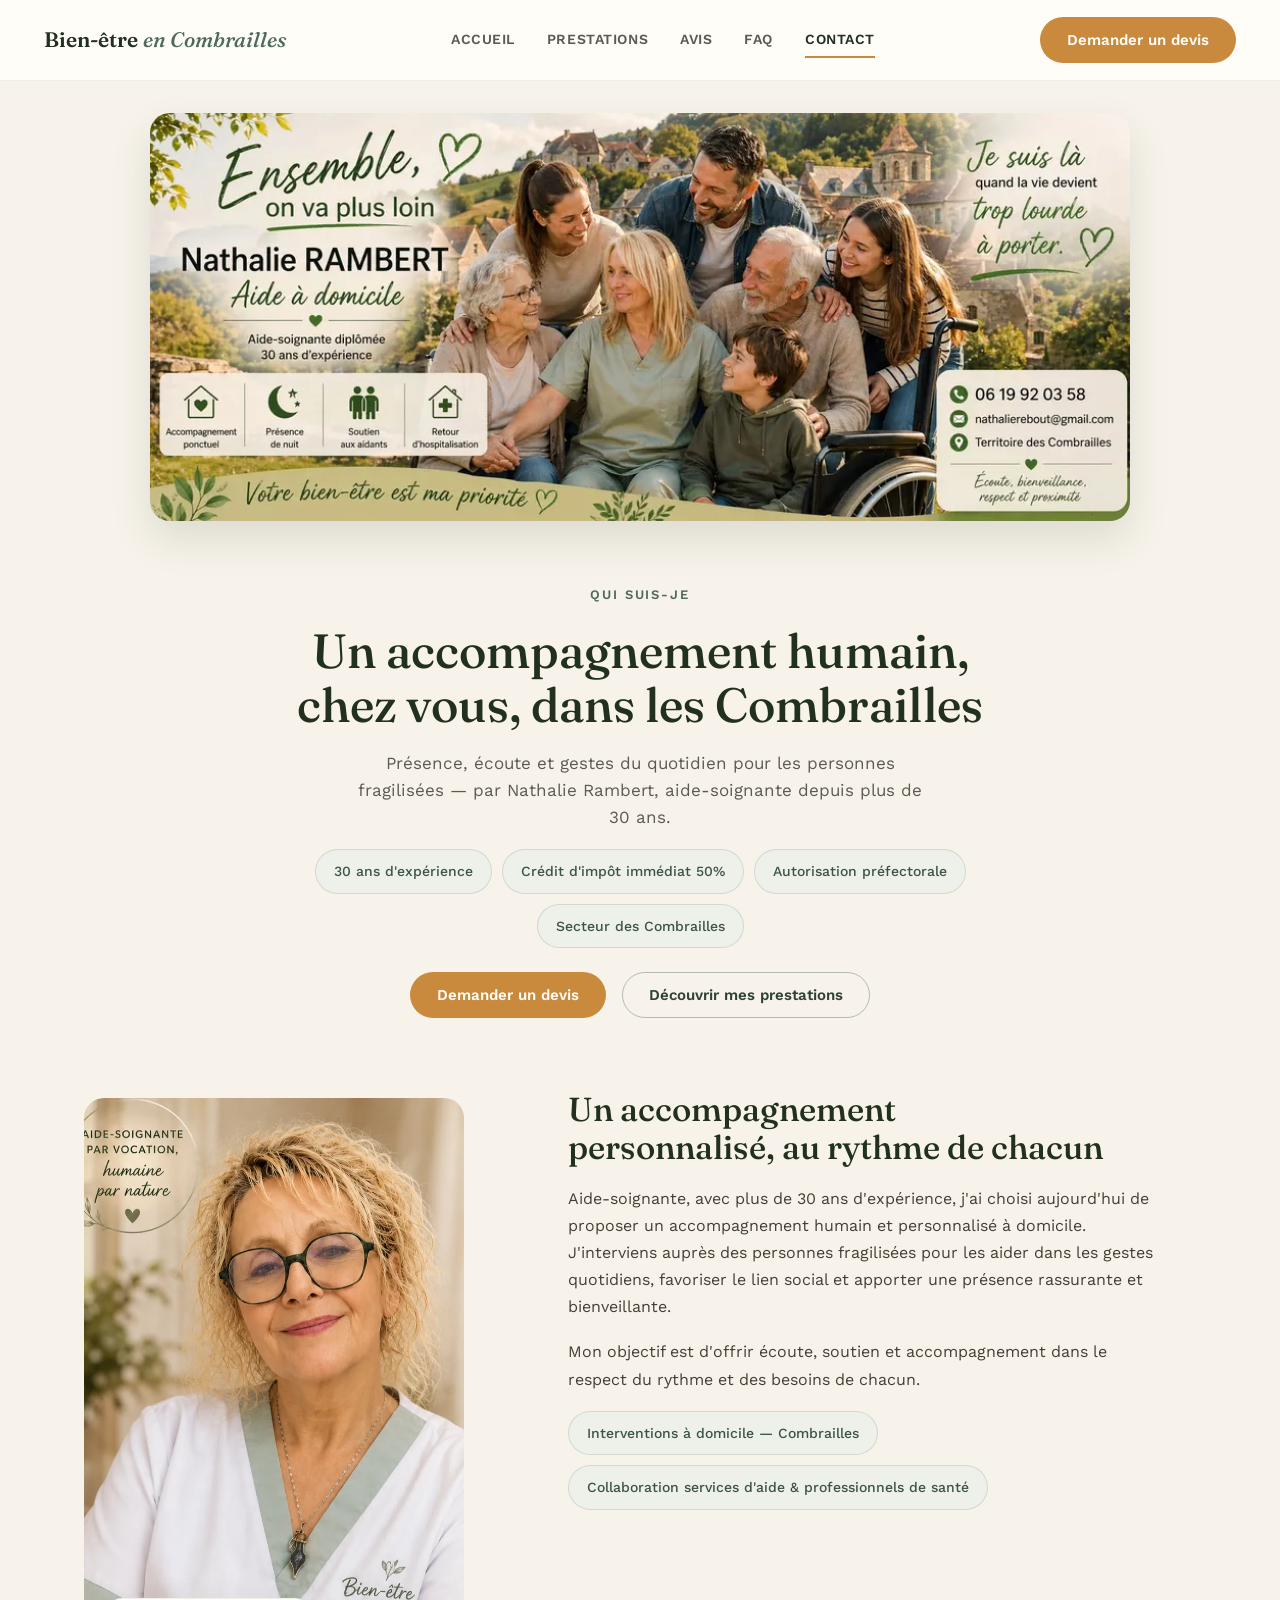
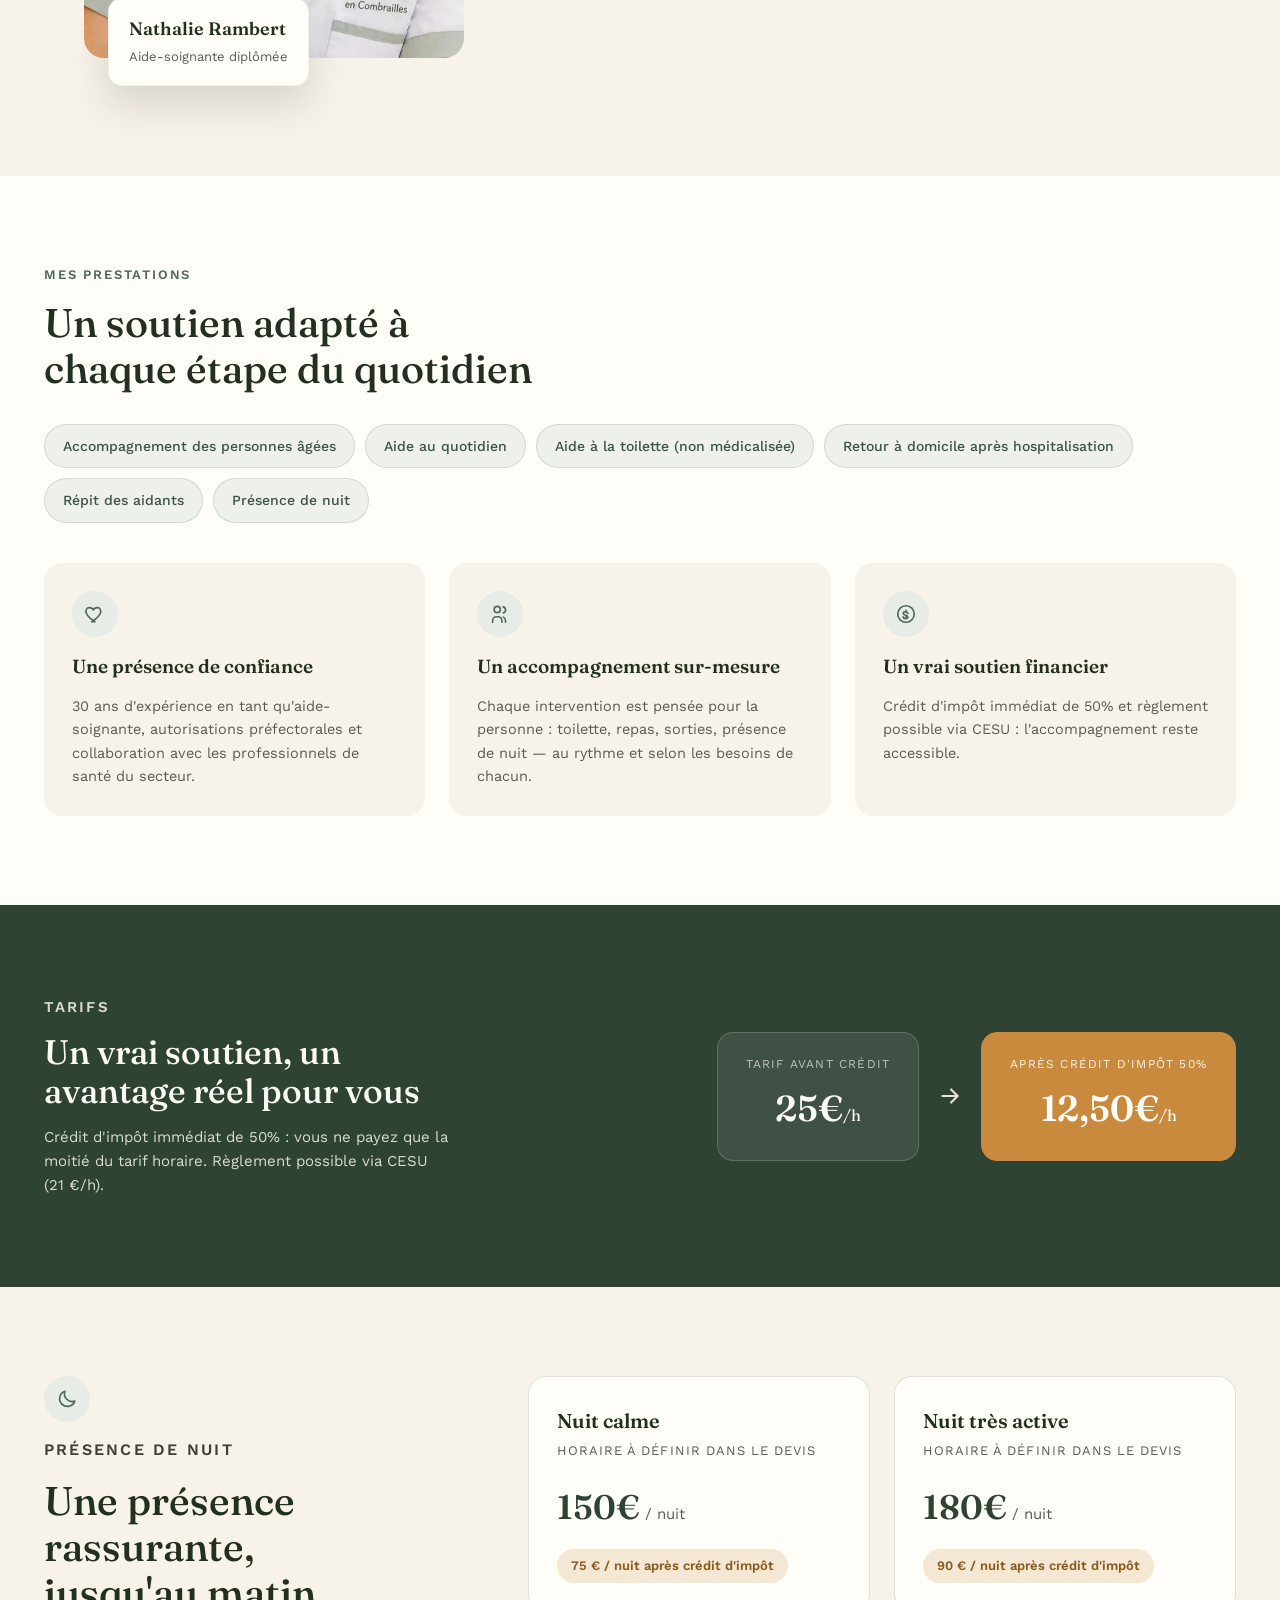
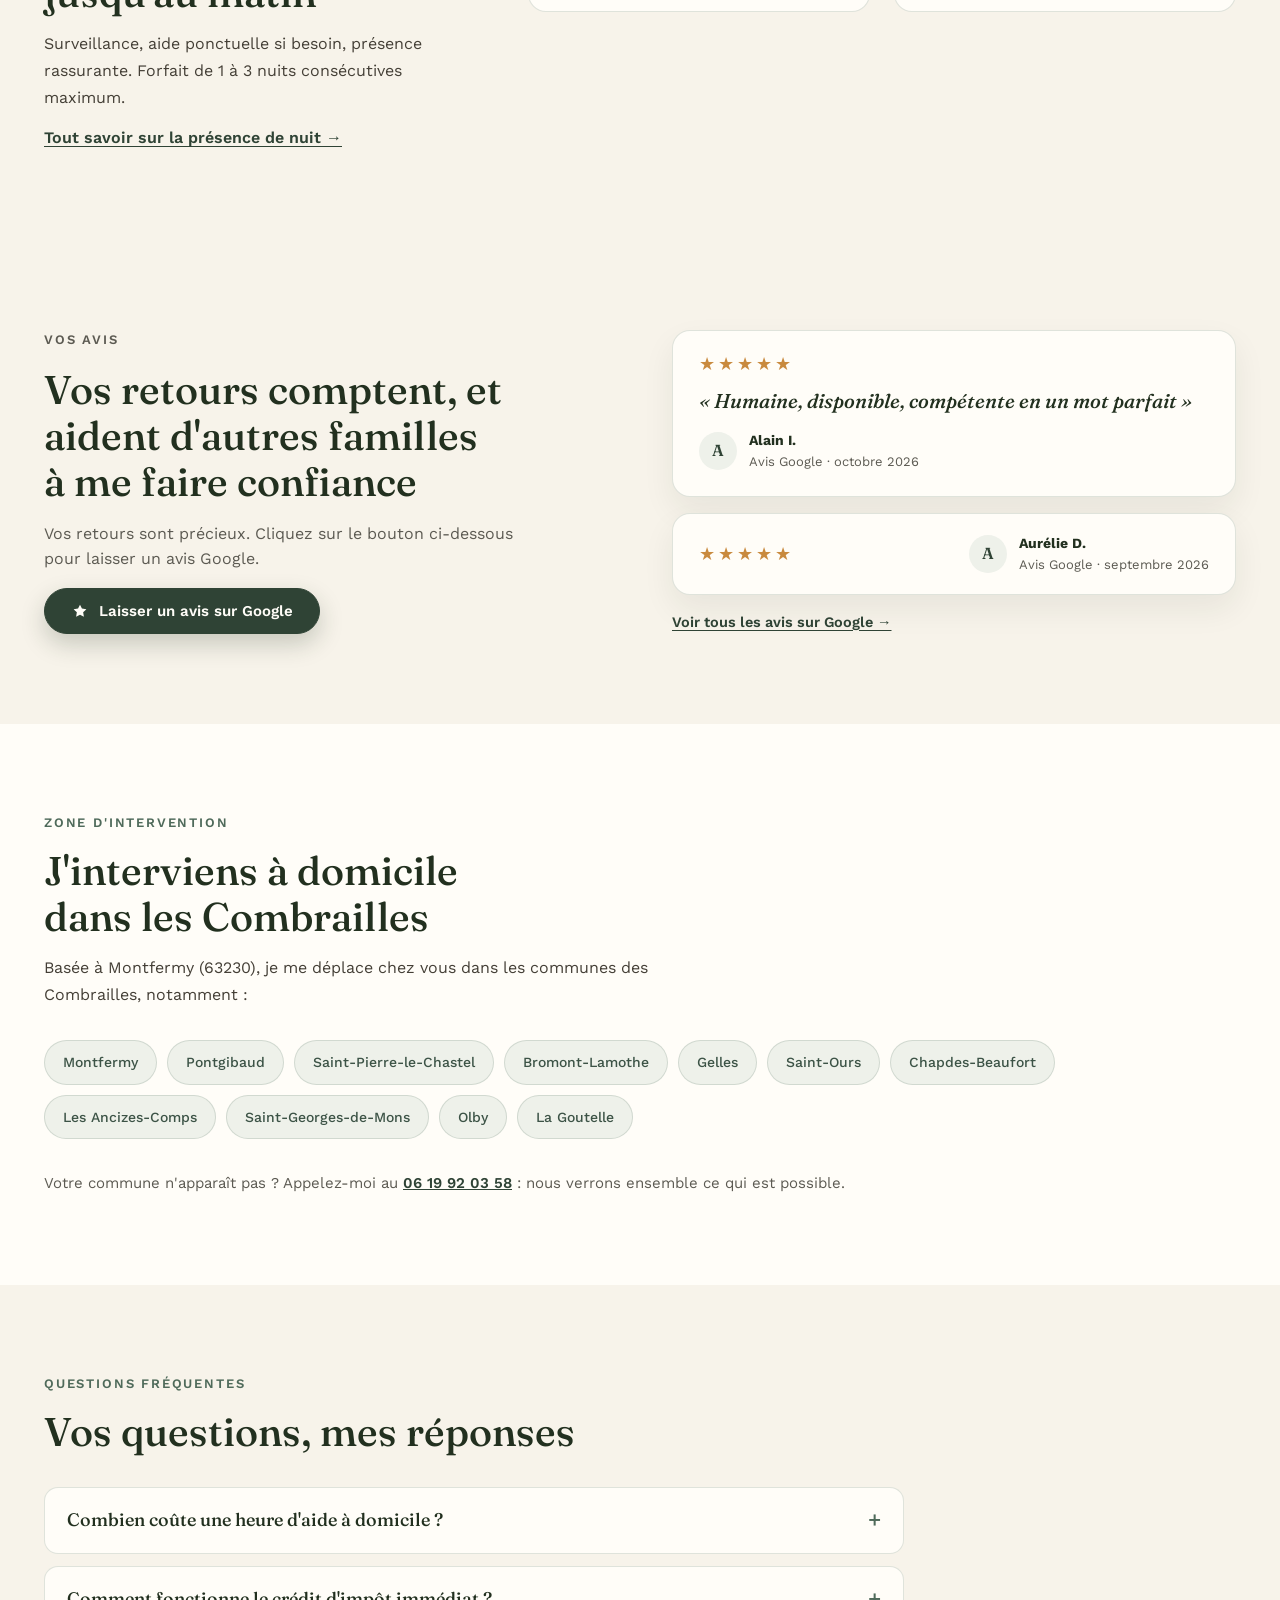
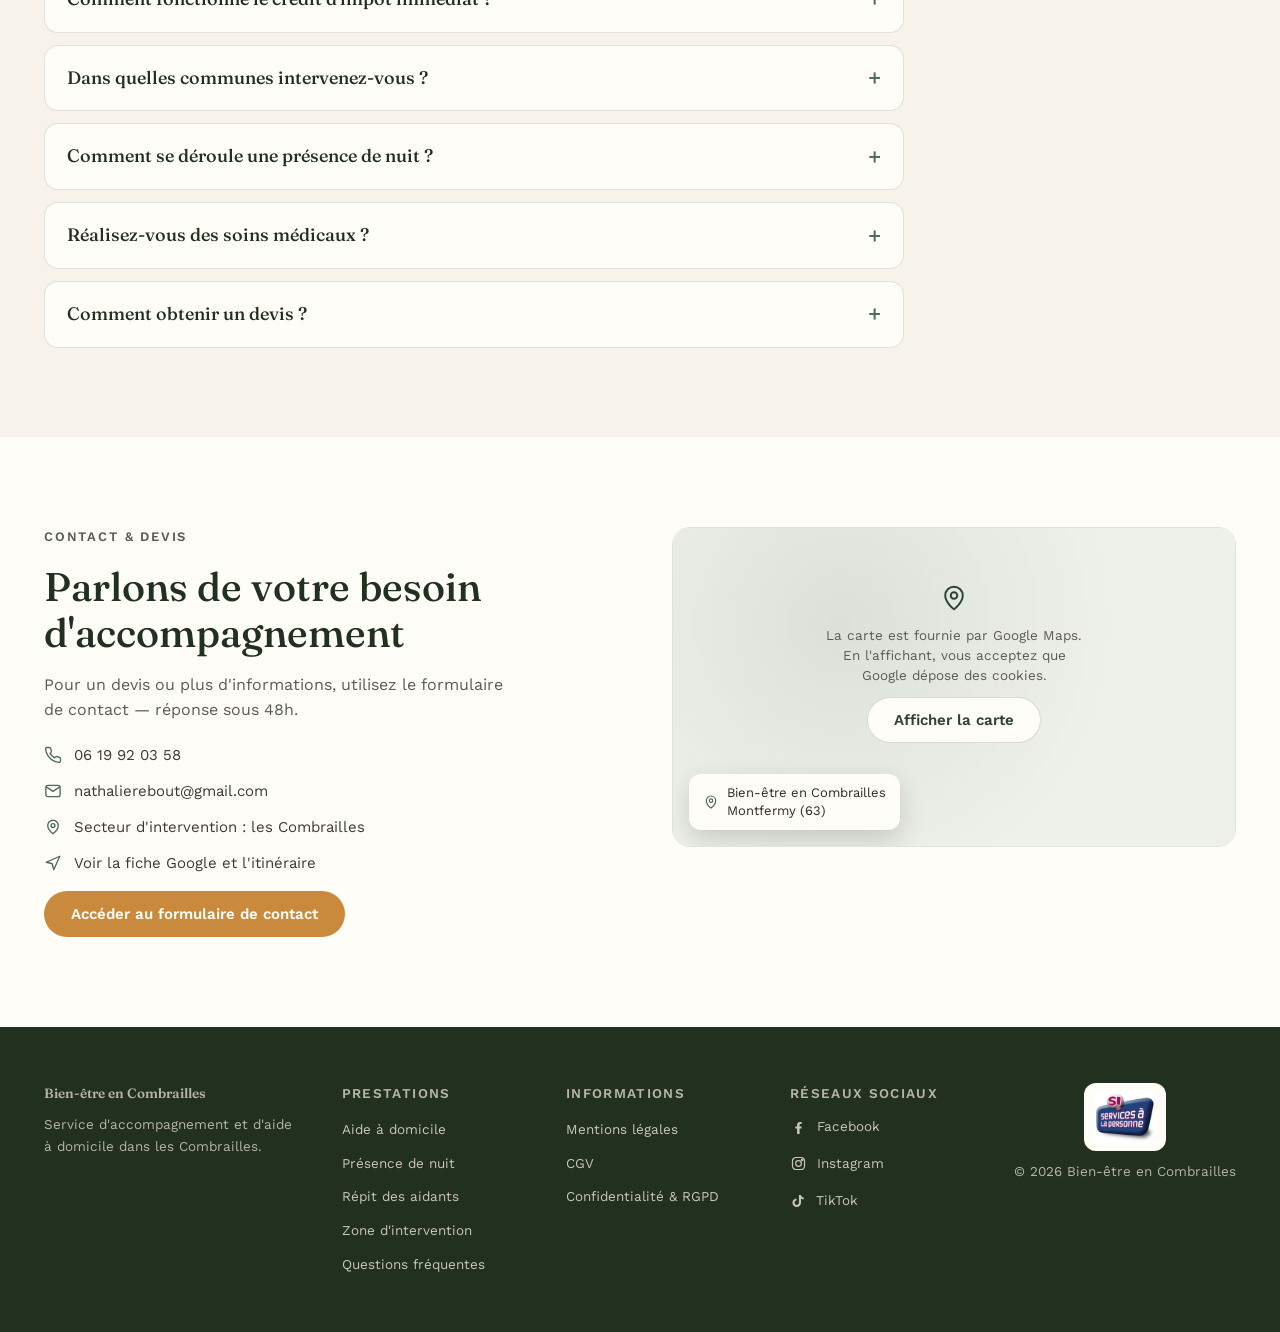
==== commit 919effe3: "Mise à jour des tarifs de paiement CESU à 21 € de l'heure dans plusieurs pages" ====
--- a/index.html
+++ b/index.html
@@ -1,6 +1,16 @@
 <!doctype html>
 <html lang="fr">
   <head>
+    <!-- Google tag (gtag.js) -->
+<script async src="https://www.googletagmanager.com/gtag/js?id=G-G05C7C3BSX"></script>
+<script>
+  window.dataLayer = window.dataLayer || [];
+  function gtag(){dataLayer.push(arguments);}
+  gtag('js', new Date());
+
+  gtag('config', 'G-G05C7C3BSX');
+</script>
+
     <meta charset="UTF-8" />
     <meta name="viewport" content="width=device-width, initial-scale=1.0" />
     <title>
@@ -182,7 +192,7 @@
             "name": "Combien coûte une heure d'aide à domicile ?",
             "acceptedAnswer": {
               "@type": "Answer",
-              "text": "Le tarif est de 25 € de l'heure. Grâce au crédit d'impôt immédiat de 50 %, il ne vous reste que 12,50 € à payer par heure. Le règlement par CESU est également possible (18 €/h)."
+              "text": "Le tarif est de 25 € de l'heure. Grâce au crédit d'impôt immédiat de 50 %, il ne vous reste que 12,50 € à payer par heure. Le règlement par CESU est également possible (21 €/h)."
             }
           },
           {
@@ -487,7 +497,7 @@
             <h2>Un vrai soutien, un avantage réel pour vous</h2>
             <p>
               Crédit d'impôt immédiat de 50% : vous ne payez que la moitié du
-              tarif horaire. Règlement possible via CESU (18&nbsp;€/h).
+              tarif horaire. Règlement possible via CESU (21&nbsp;€/h).
             </p>
           </div>
 
@@ -694,7 +704,7 @@
                 Le tarif est de 25&nbsp;€ de l'heure. Grâce au crédit d'impôt
                 immédiat de 50&nbsp;%, il ne vous reste que 12,50&nbsp;€ à payer
                 par heure. Le règlement par CESU est également possible
-                (18&nbsp;€/h).
+                (21&nbsp;€/h).
               </p>
             </details>
 
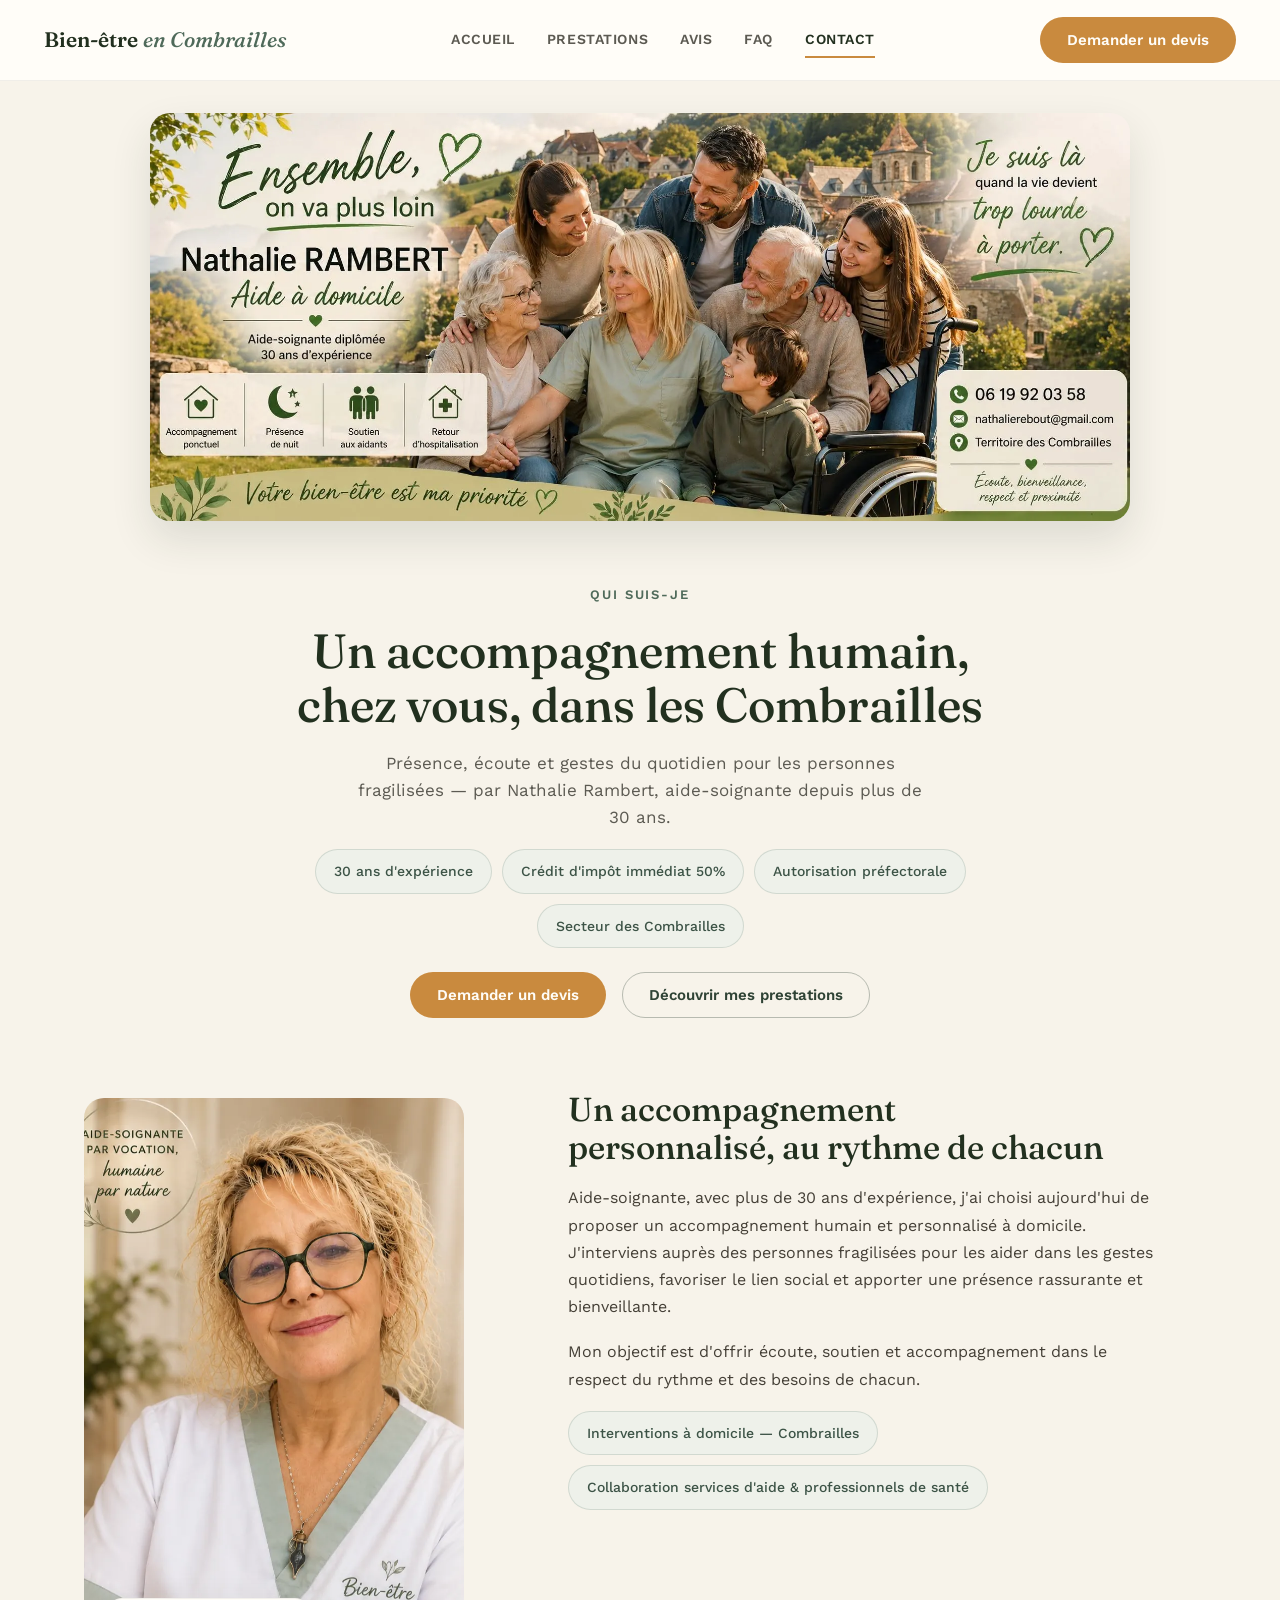
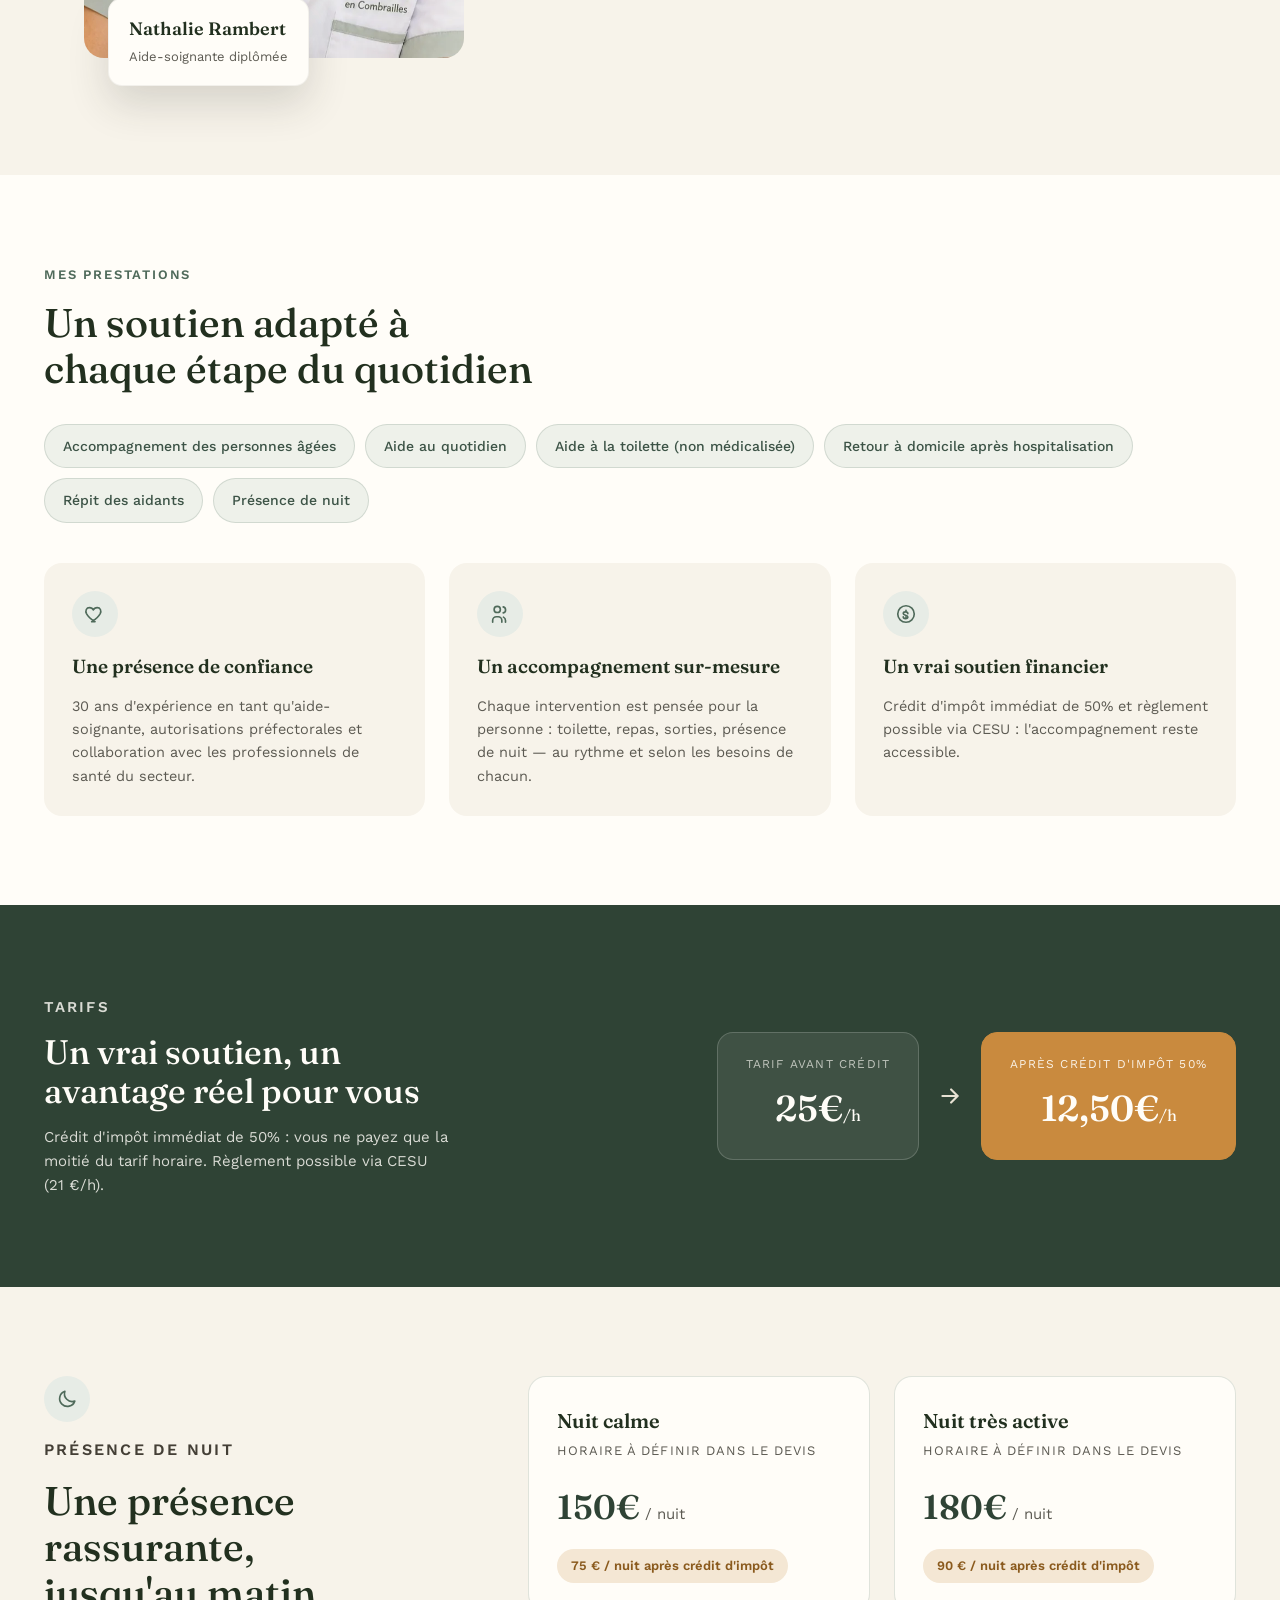
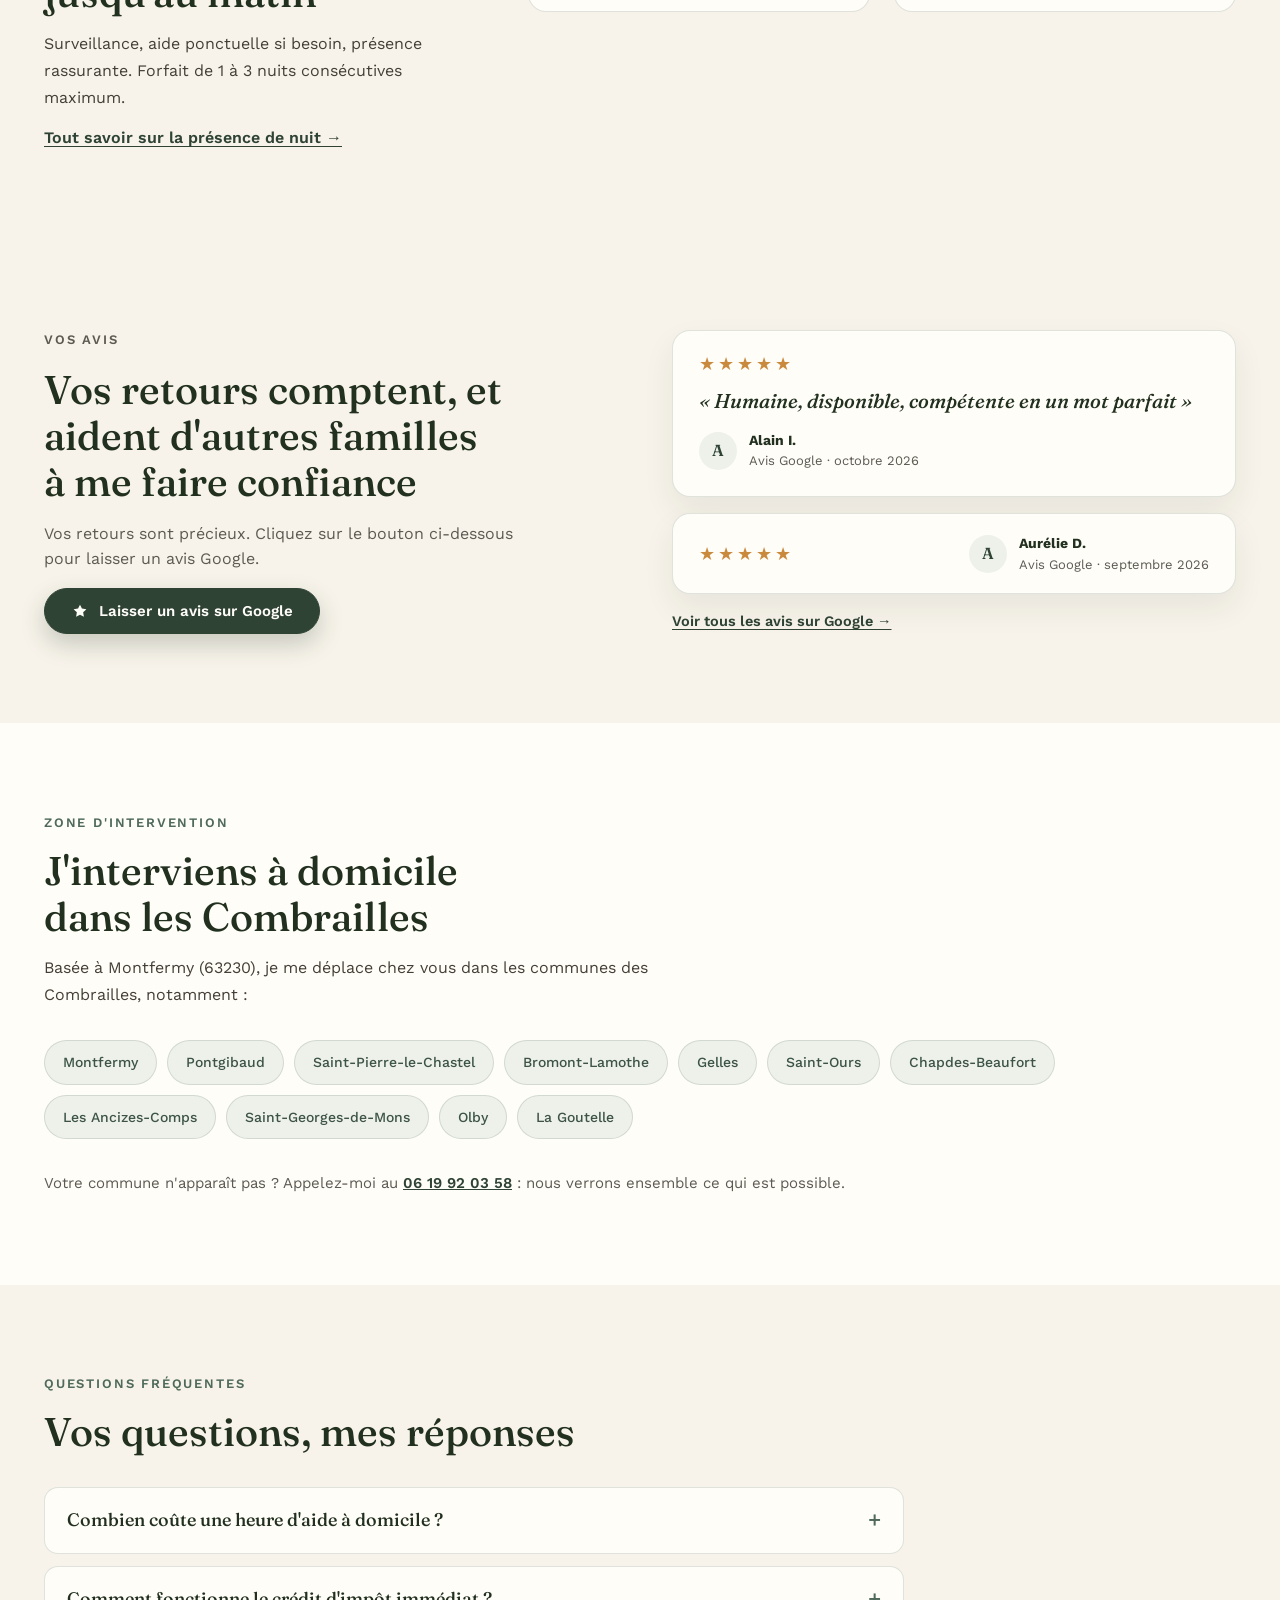
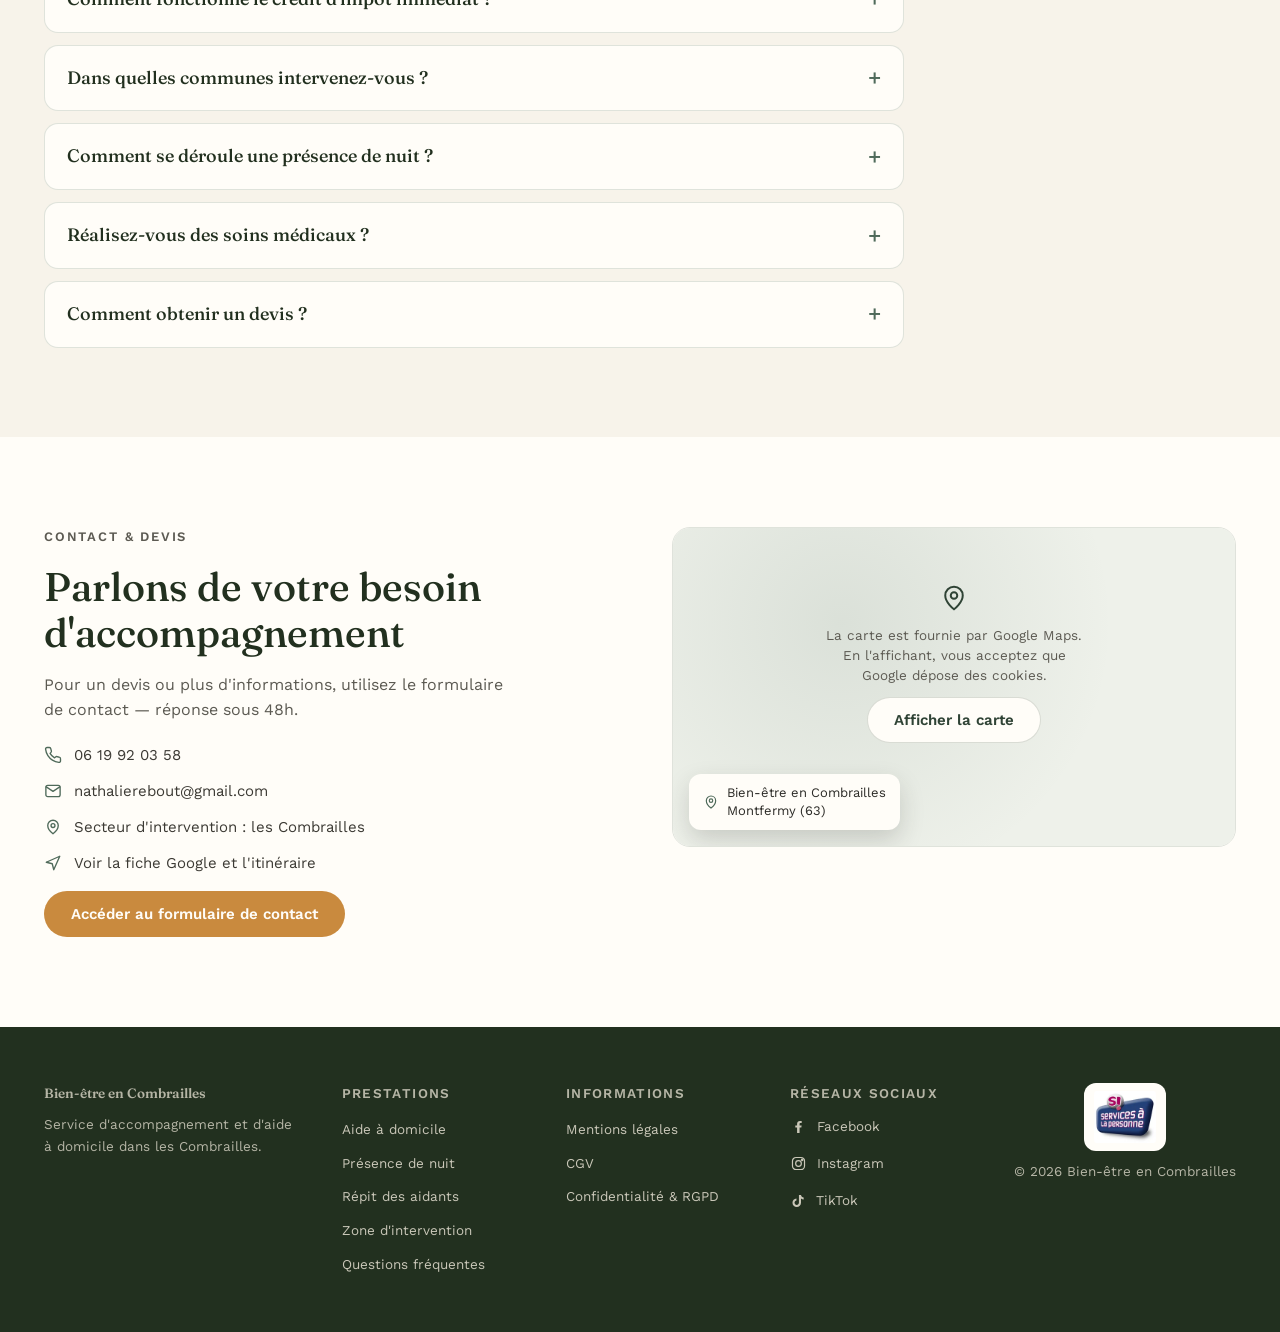
==== commit 33444166: "Suppression de l'icône favicon et mise à jour des liens d'icône vers le logo BEC" ====
--- a/index.html
+++ b/index.html
@@ -28,14 +28,14 @@
     <meta name="robots" content="index, follow, max-image-preview:large" />
     <link rel="canonical" href="https://bienetreencombrailles.fr/" />
     <meta name="theme-color" content="#ffffff" />
-    <link rel="icon" href="favicon.ico" sizes="any" />
+    <link rel="icon" href="images/logo BEC.jpg" sizes="any" />
     <link
       rel="icon"
       type="image/png"
       sizes="96x96"
-      href="images/favicon-96.png"
-    />
-    <link rel="apple-touch-icon" href="images/apple-touch-icon.png" />
+      href="images/logo BEC.jpg"
+    />
+    <link rel="apple-touch-icon" href="images/logo BEC.jpg" />
     <link
       rel="preload"
       as="image"
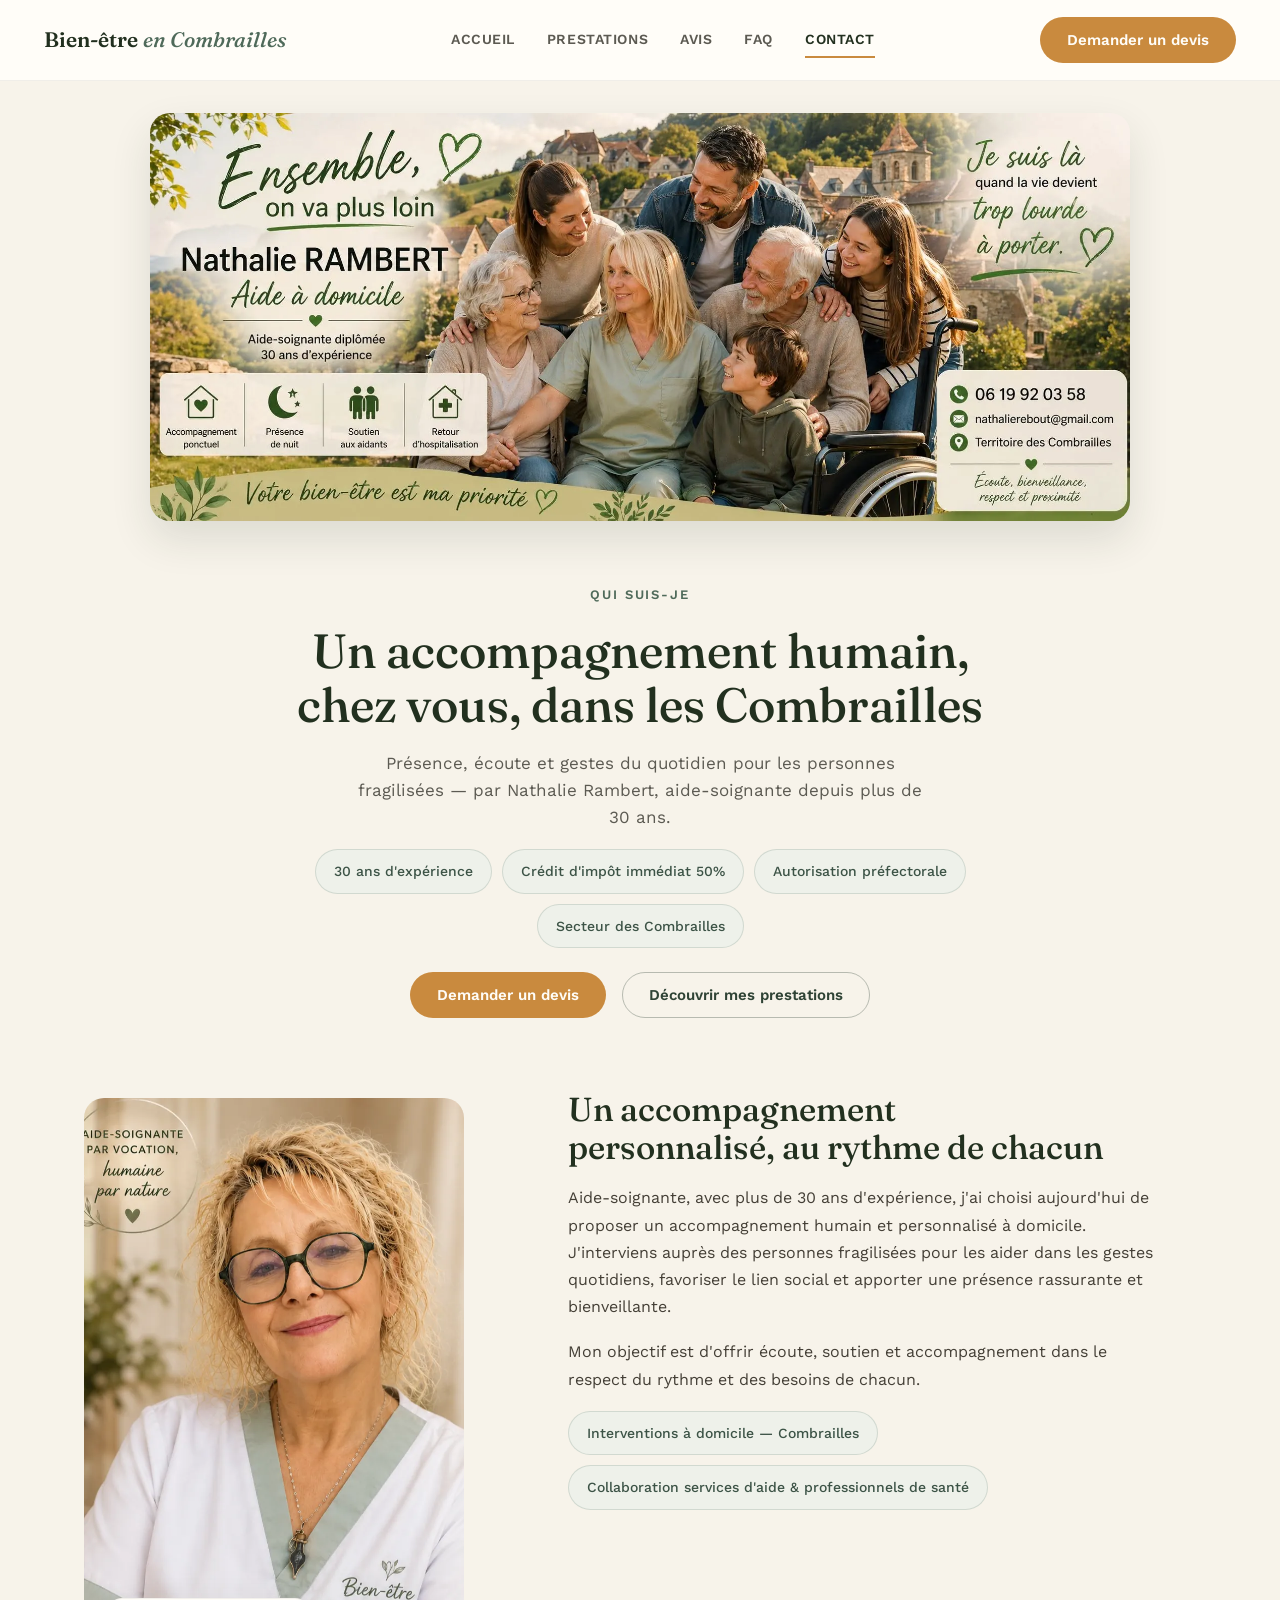
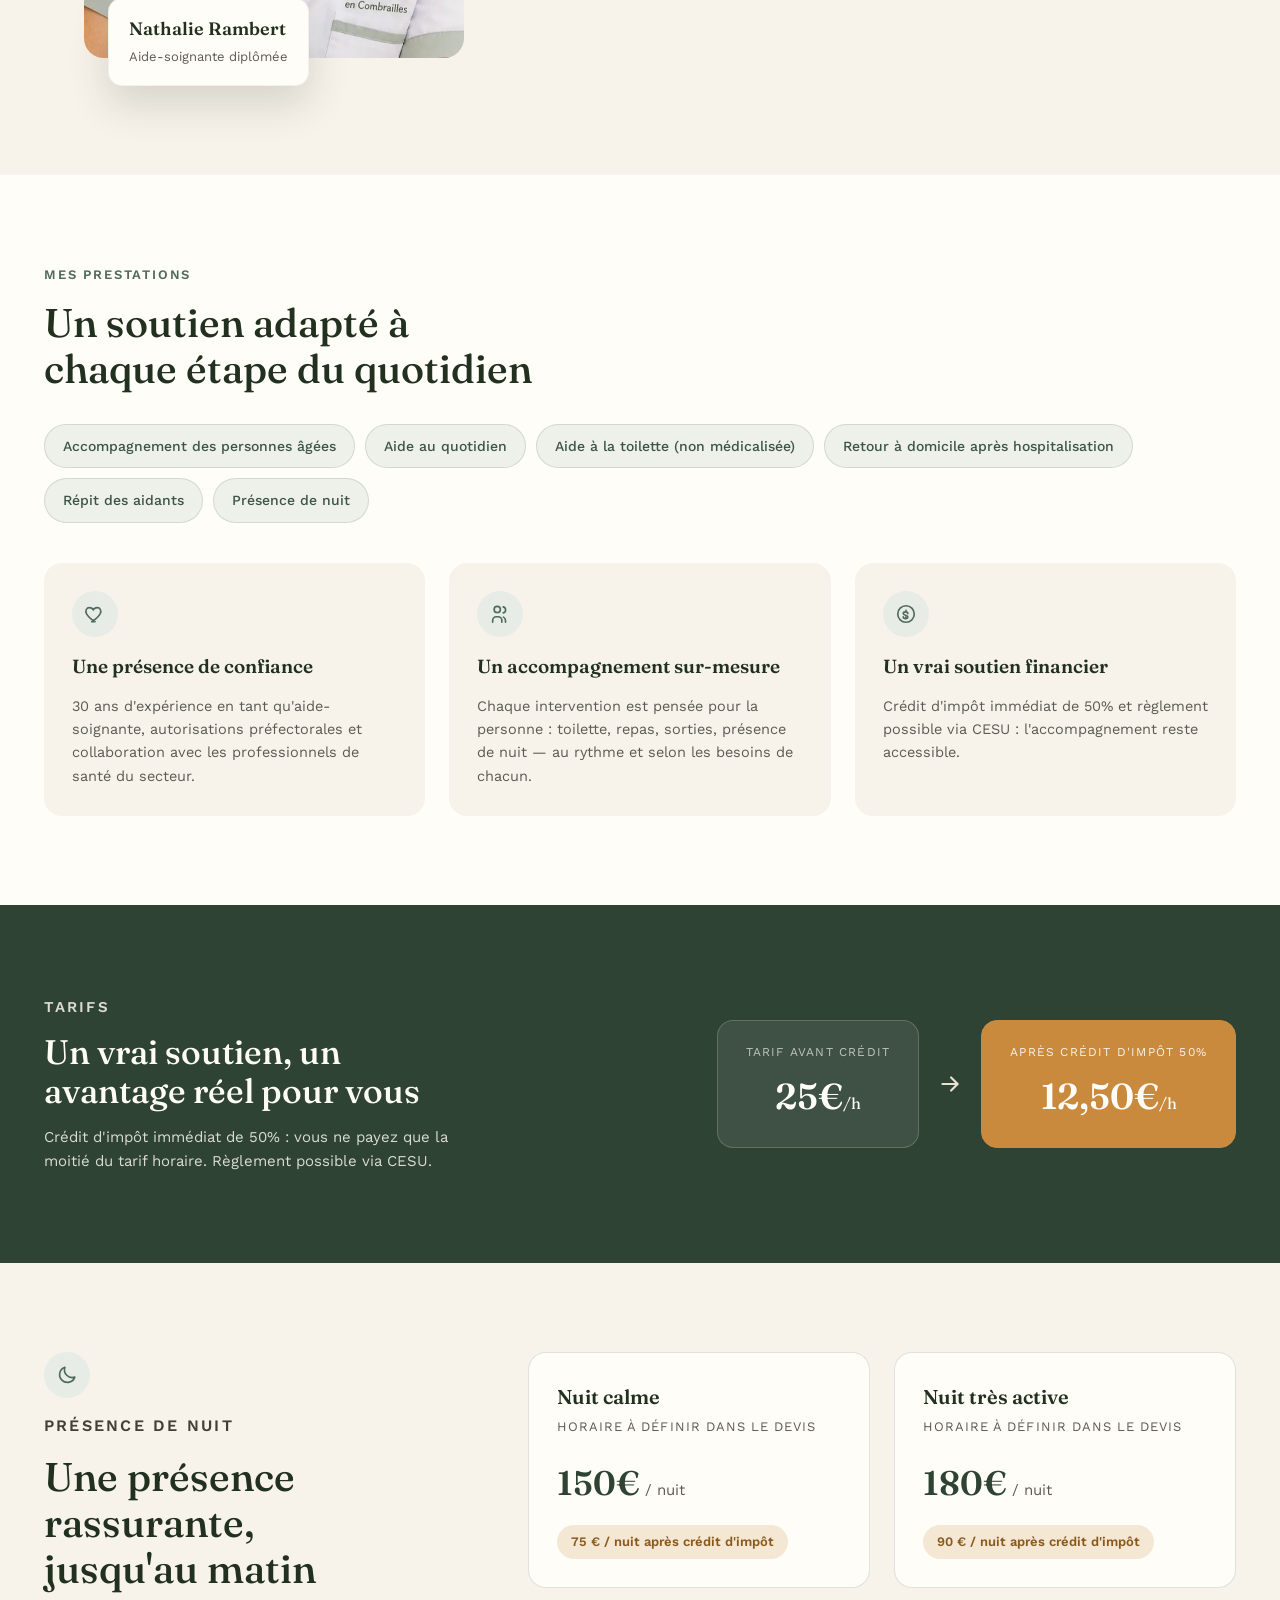
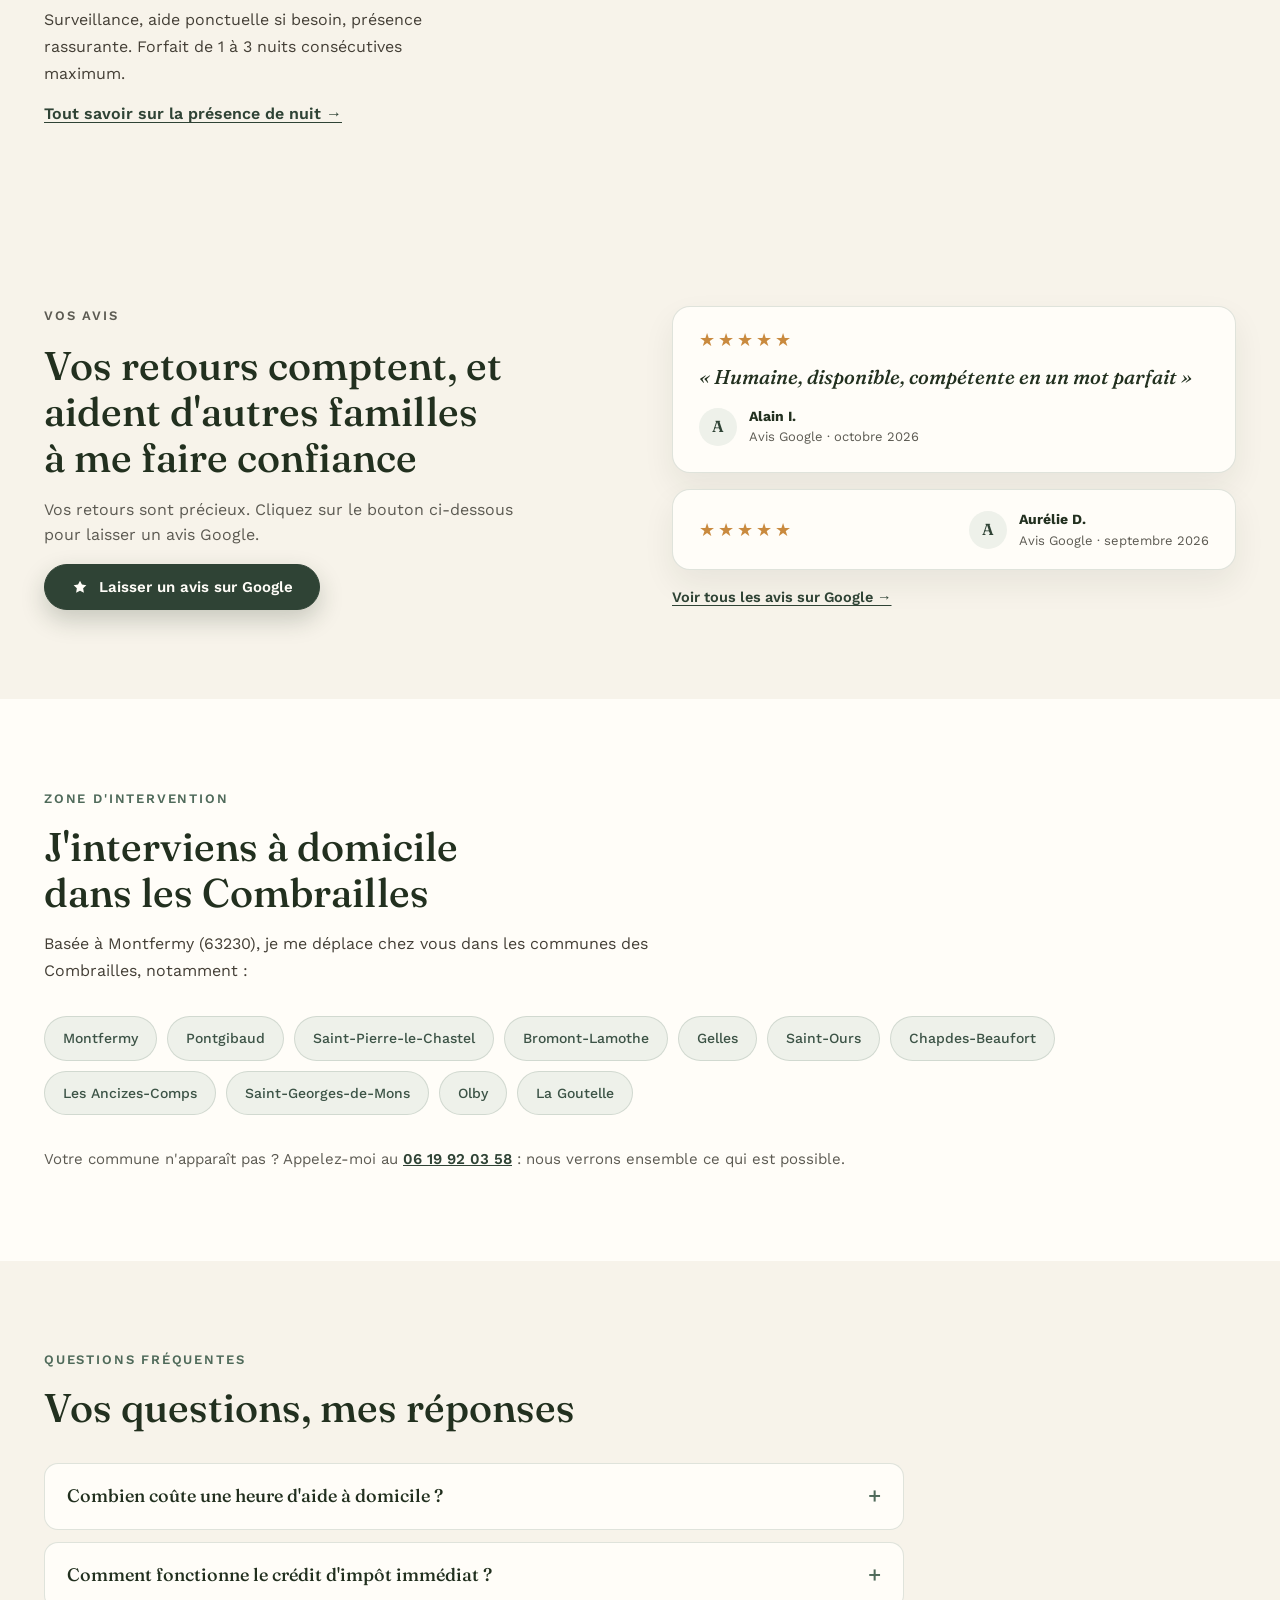
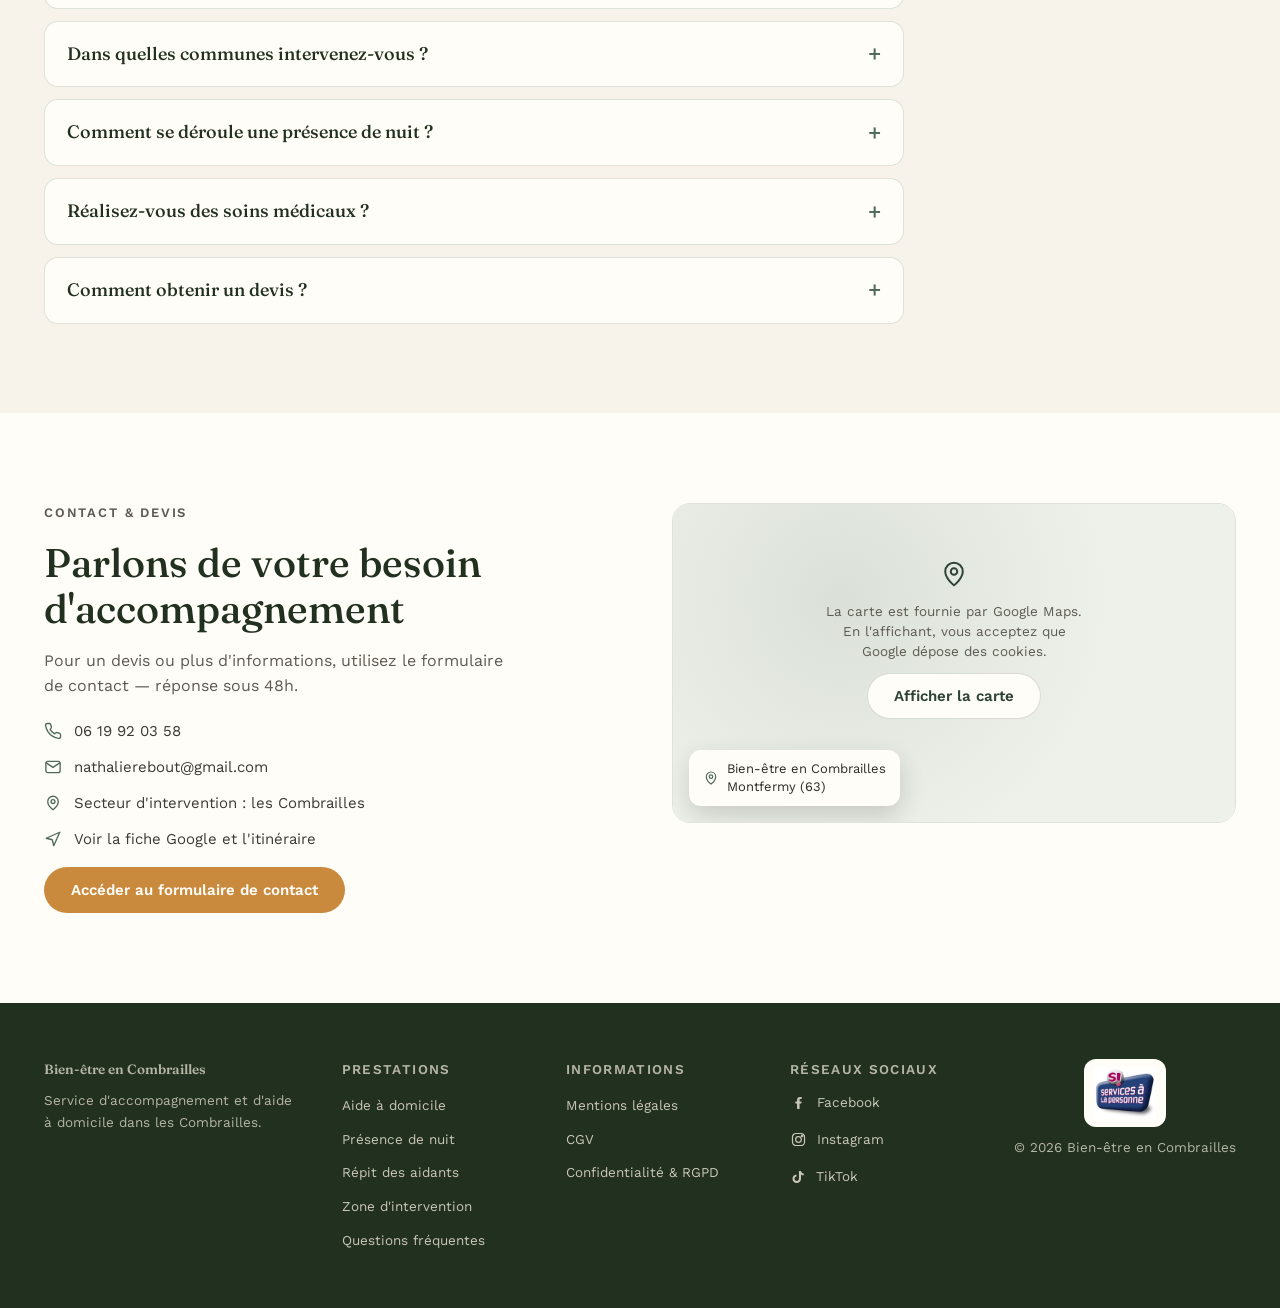
==== commit 0bcd2645: "Mise à jour des mentions de paiement CESU pour supprimer le tarif horaire dans plusieurs pages" ====
--- a/index.html
+++ b/index.html
@@ -192,7 +192,7 @@
             "name": "Combien coûte une heure d'aide à domicile ?",
             "acceptedAnswer": {
               "@type": "Answer",
-              "text": "Le tarif est de 25 € de l'heure. Grâce au crédit d'impôt immédiat de 50 %, il ne vous reste que 12,50 € à payer par heure. Le règlement par CESU est également possible (21 €/h)."
+              "text": "Le tarif est de 25 € de l'heure. Grâce au crédit d'impôt immédiat de 50 %, il ne vous reste que 12,50 € à payer par heure. Le règlement par CESU est également possible."
             }
           },
           {
@@ -497,7 +497,7 @@
             <h2>Un vrai soutien, un avantage réel pour vous</h2>
             <p>
               Crédit d'impôt immédiat de 50% : vous ne payez que la moitié du
-              tarif horaire. Règlement possible via CESU (21&nbsp;€/h).
+              tarif horaire. Règlement possible via CESU.
             </p>
           </div>
 
@@ -703,8 +703,7 @@
               <p>
                 Le tarif est de 25&nbsp;€ de l'heure. Grâce au crédit d'impôt
                 immédiat de 50&nbsp;%, il ne vous reste que 12,50&nbsp;€ à payer
-                par heure. Le règlement par CESU est également possible
-                (21&nbsp;€/h).
+                par heure. Le règlement par CESU est également possible.
               </p>
             </details>
 
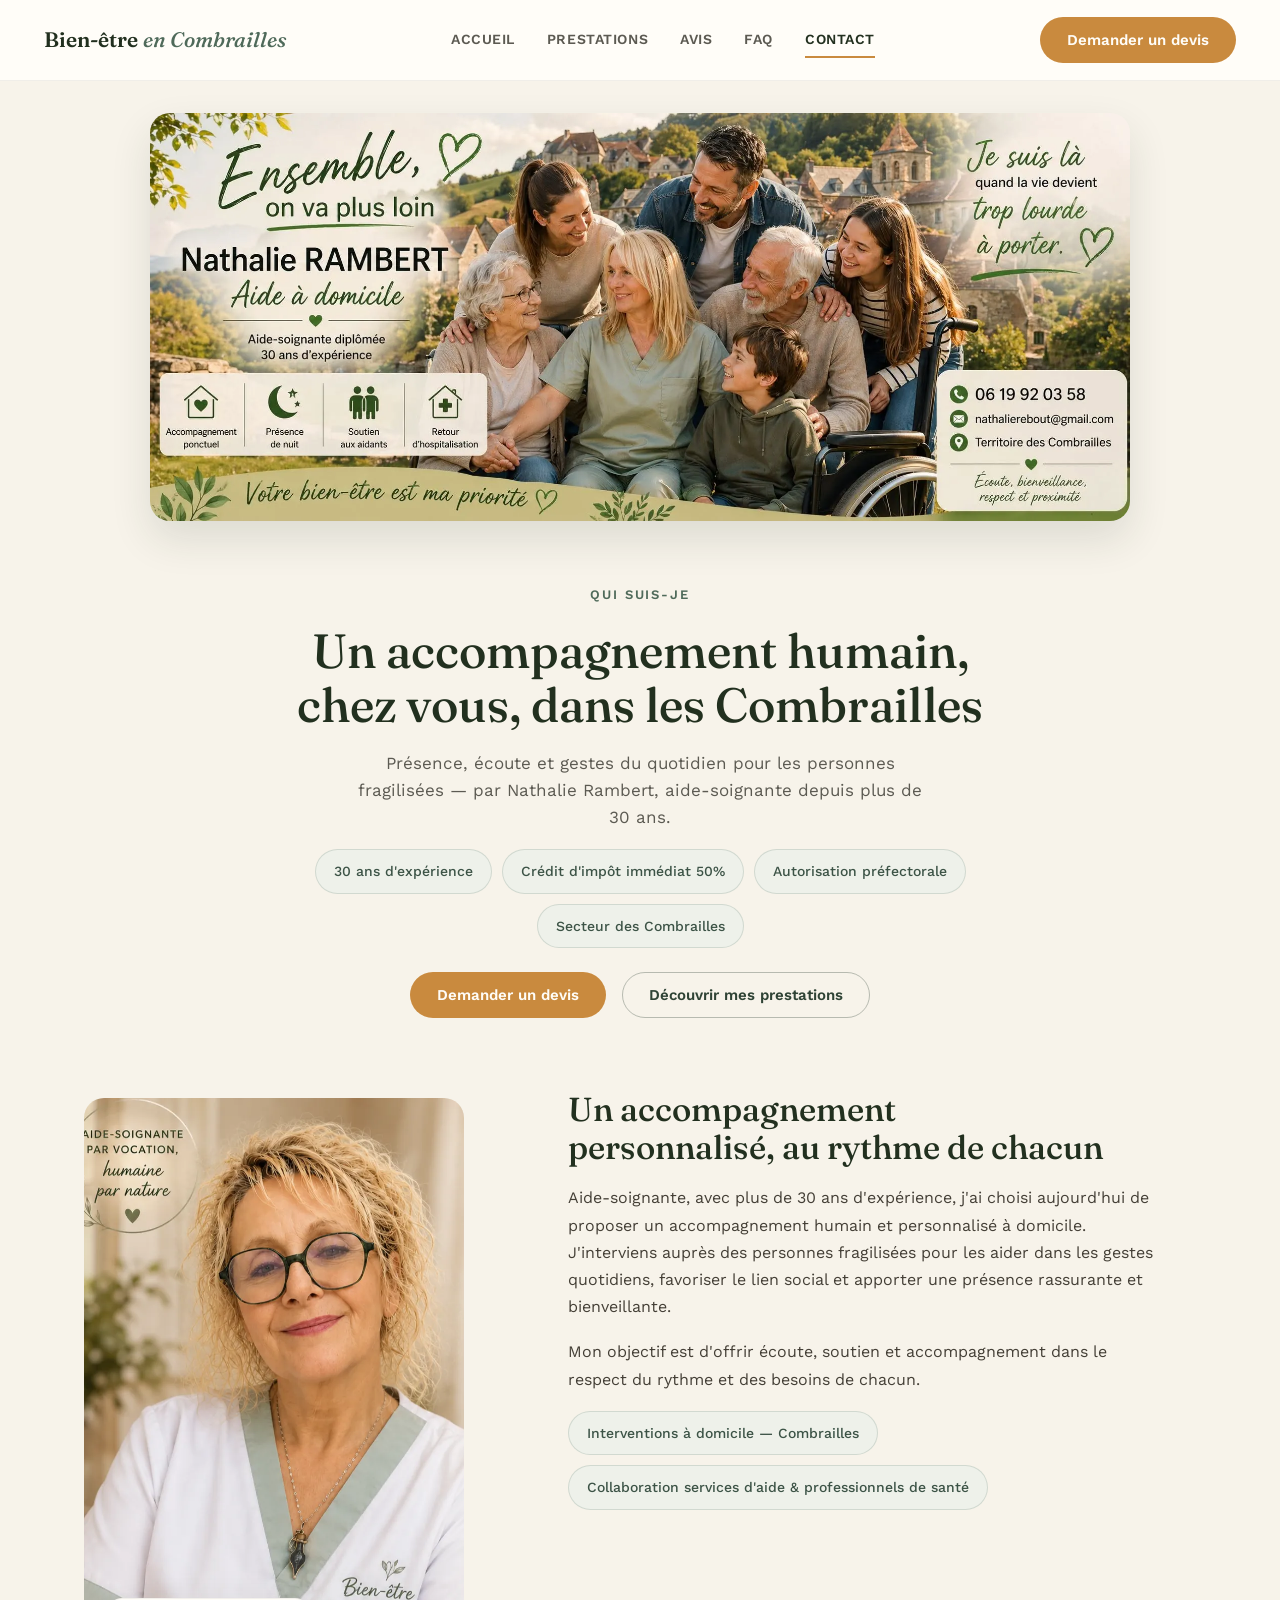
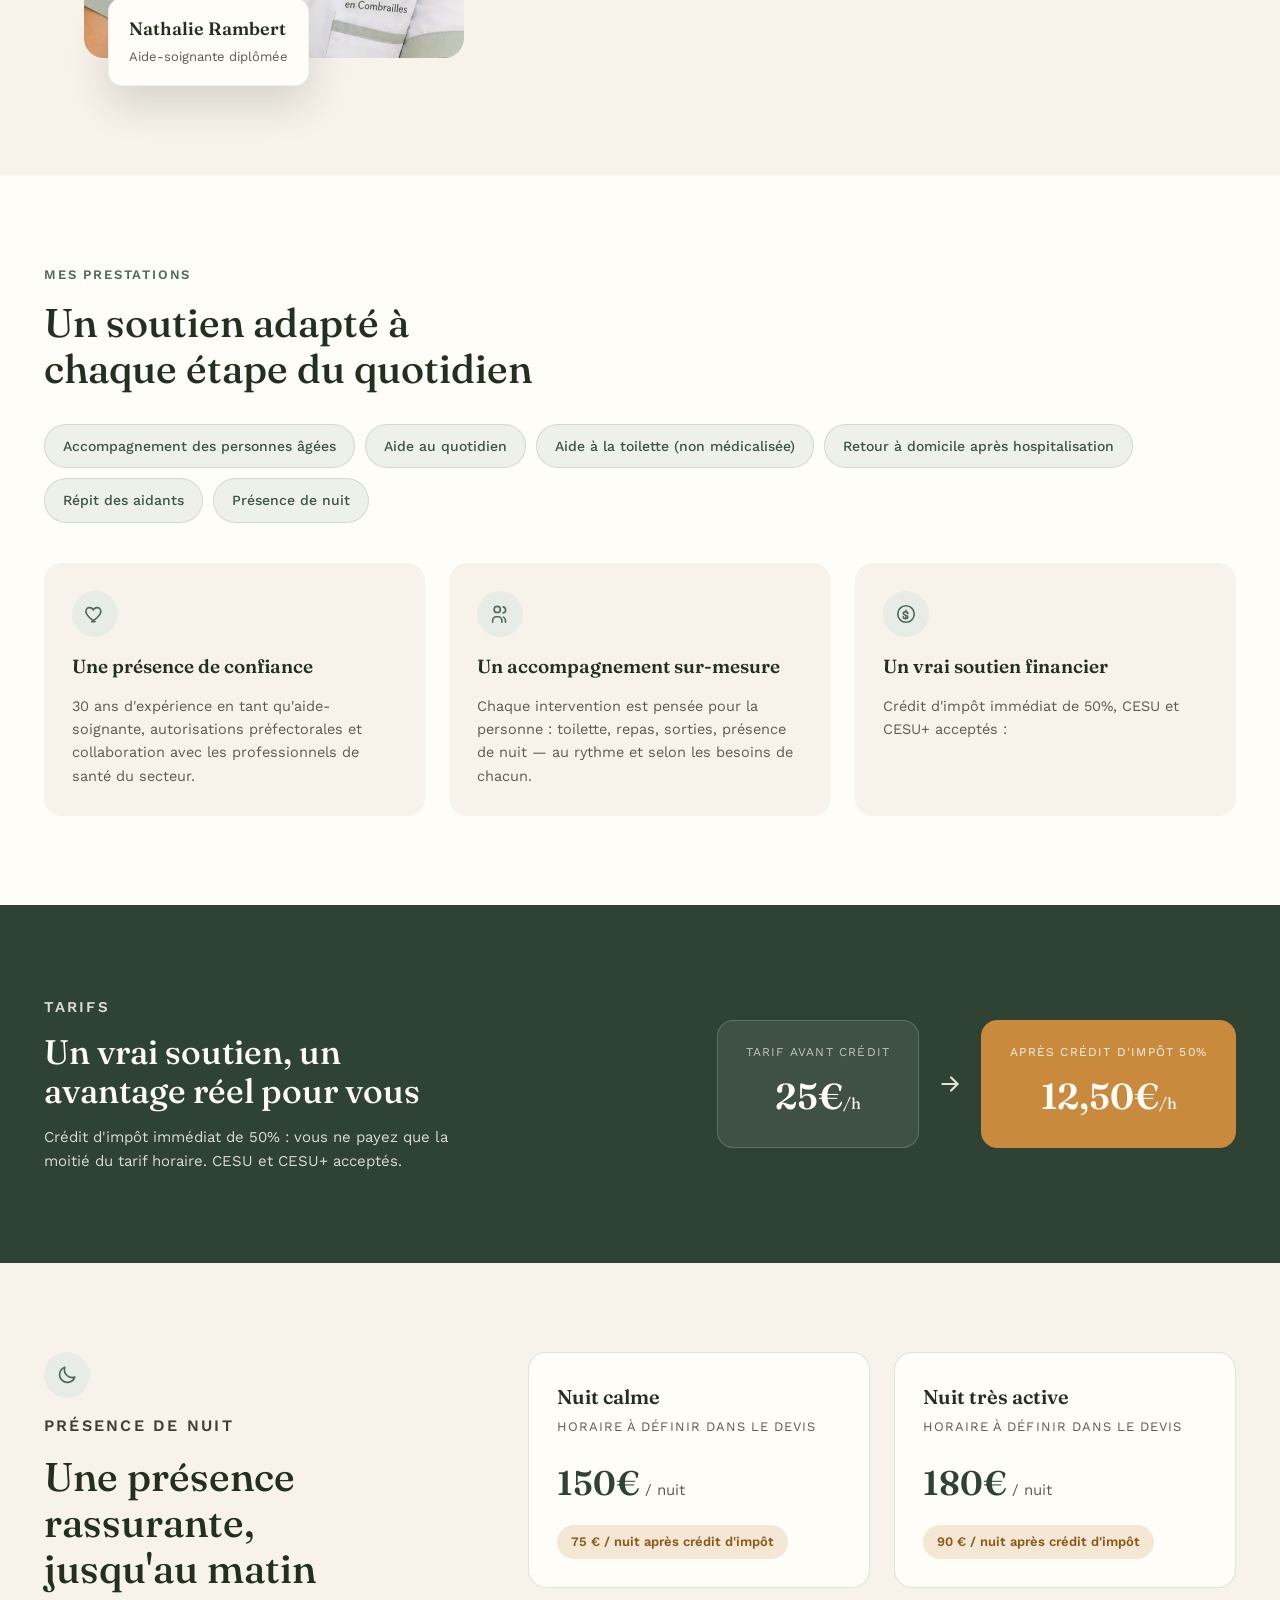
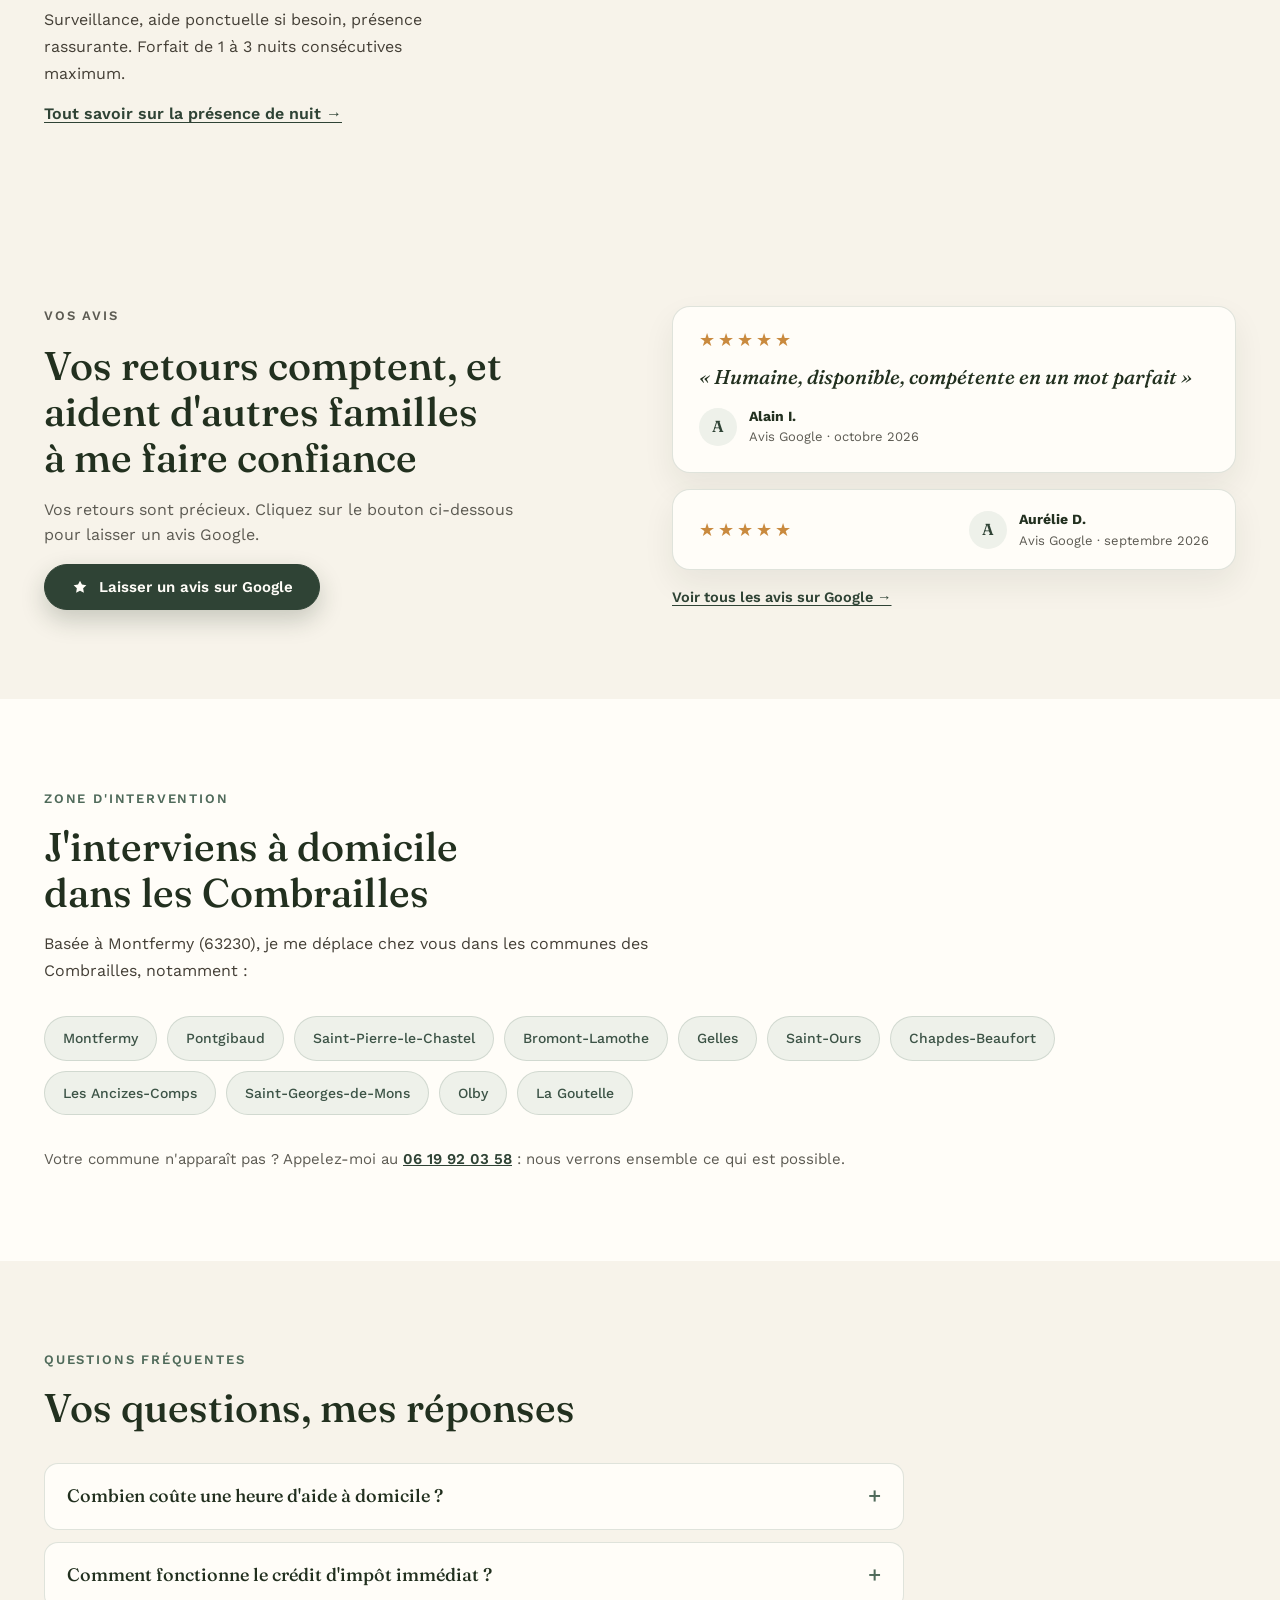
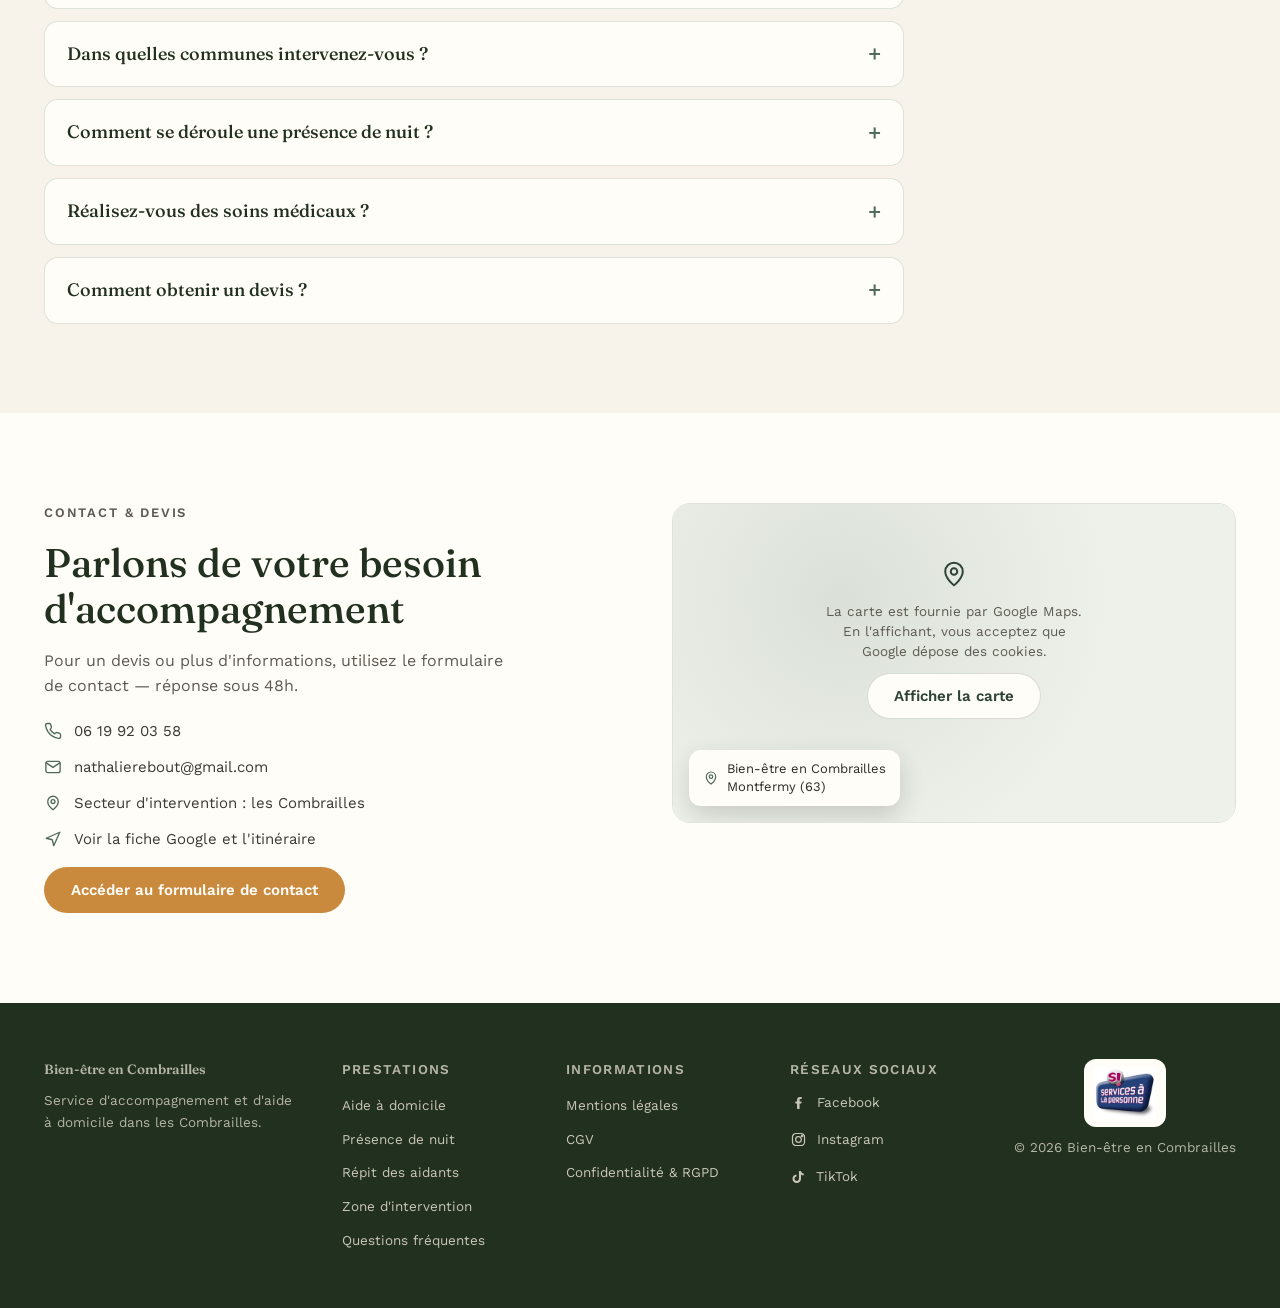
==== commit b808d849: "Mise à jour des mentions de paiement pour inclure CESU+ dans plusieurs pages" ====
--- a/index.html
+++ b/index.html
@@ -131,7 +131,7 @@
         ],
         "priceRange": "€€",
         "currenciesAccepted": "EUR",
-        "paymentAccepted": "Virement, espèces, CESU",
+        "paymentAccepted": "Virement, espèces, CESU, CESU+",
         "makesOffer": [
           {
             "@type": "Offer",
@@ -192,7 +192,7 @@
             "name": "Combien coûte une heure d'aide à domicile ?",
             "acceptedAnswer": {
               "@type": "Answer",
-              "text": "Le tarif est de 25 € de l'heure. Grâce au crédit d'impôt immédiat de 50 %, il ne vous reste que 12,50 € à payer par heure. Le règlement par CESU est également possible."
+              "text": "Le tarif est de 25 € de l'heure. Grâce au crédit d'impôt immédiat de 50 %, il ne vous reste que 12,50 € à payer par heure. CESU et CESU+ acceptés."
             }
           },
           {
@@ -481,8 +481,8 @@
               </span>
               <h3>Un vrai soutien financier</h3>
               <p>
-                Crédit d'impôt immédiat de 50% et règlement possible via CESU :
-                l'accompagnement reste accessible.
+                Crédit d'impôt immédiat de 50%, CESU et CESU+ acceptés :
+               
               </p>
             </article>
           </div>
@@ -497,7 +497,7 @@
             <h2>Un vrai soutien, un avantage réel pour vous</h2>
             <p>
               Crédit d'impôt immédiat de 50% : vous ne payez que la moitié du
-              tarif horaire. Règlement possible via CESU.
+              tarif horaire. CESU et CESU+ acceptés.
             </p>
           </div>
 
@@ -703,7 +703,7 @@
               <p>
                 Le tarif est de 25&nbsp;€ de l'heure. Grâce au crédit d'impôt
                 immédiat de 50&nbsp;%, il ne vous reste que 12,50&nbsp;€ à payer
-                par heure. Le règlement par CESU est également possible.
+                par heure. CESU et CESU+ acceptés.
               </p>
             </details>
 
